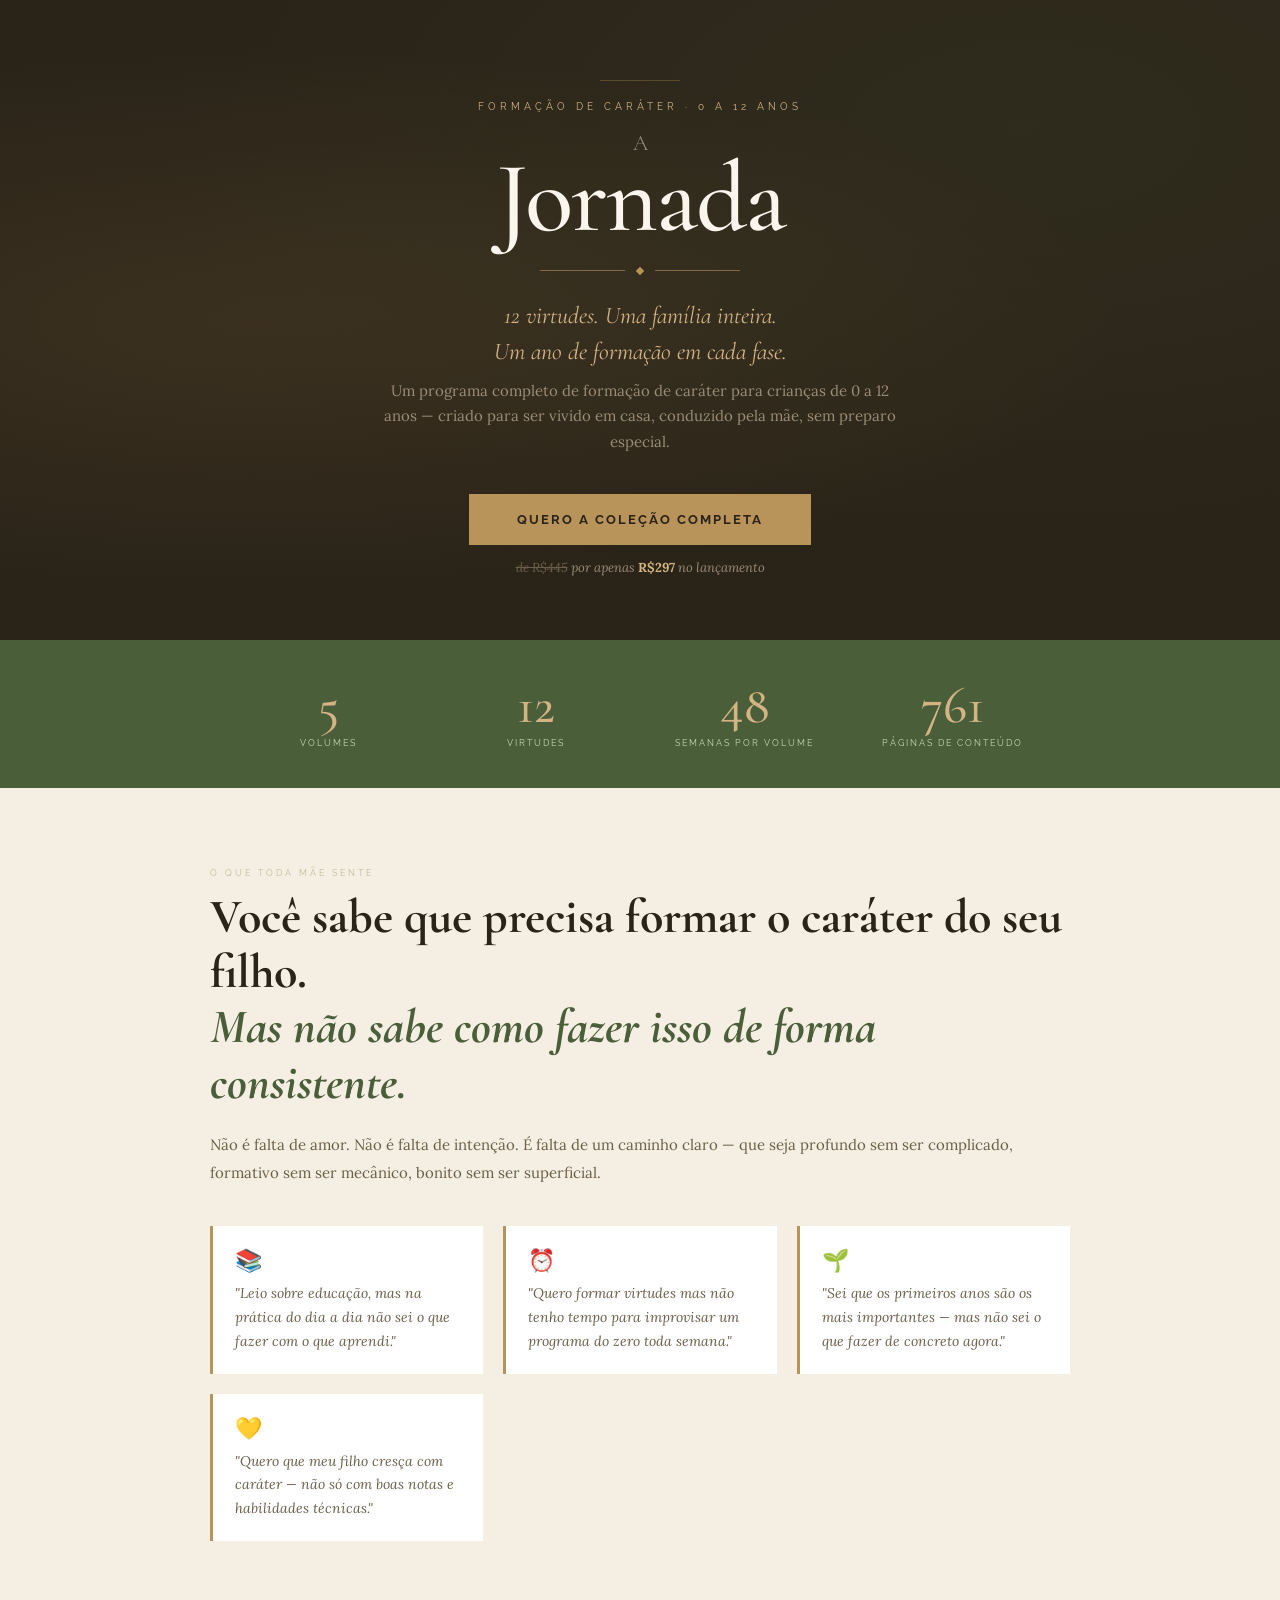
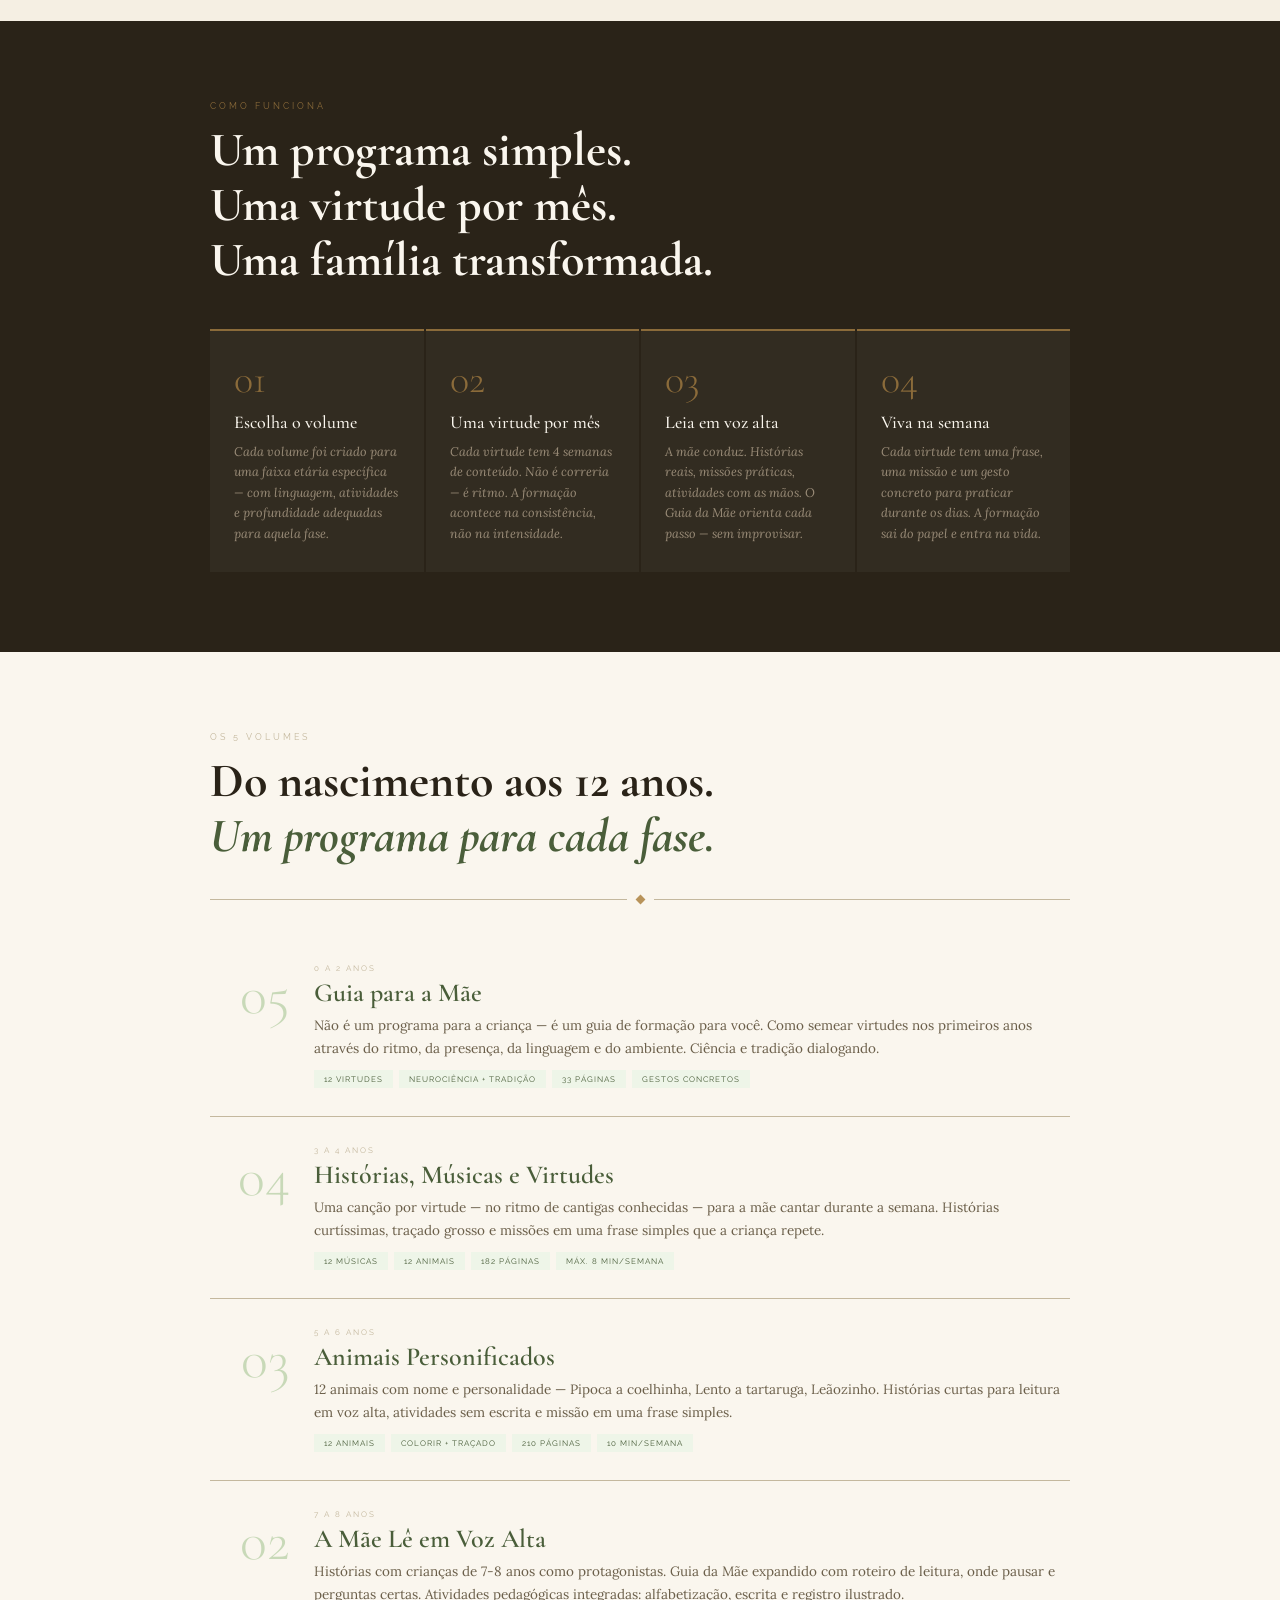
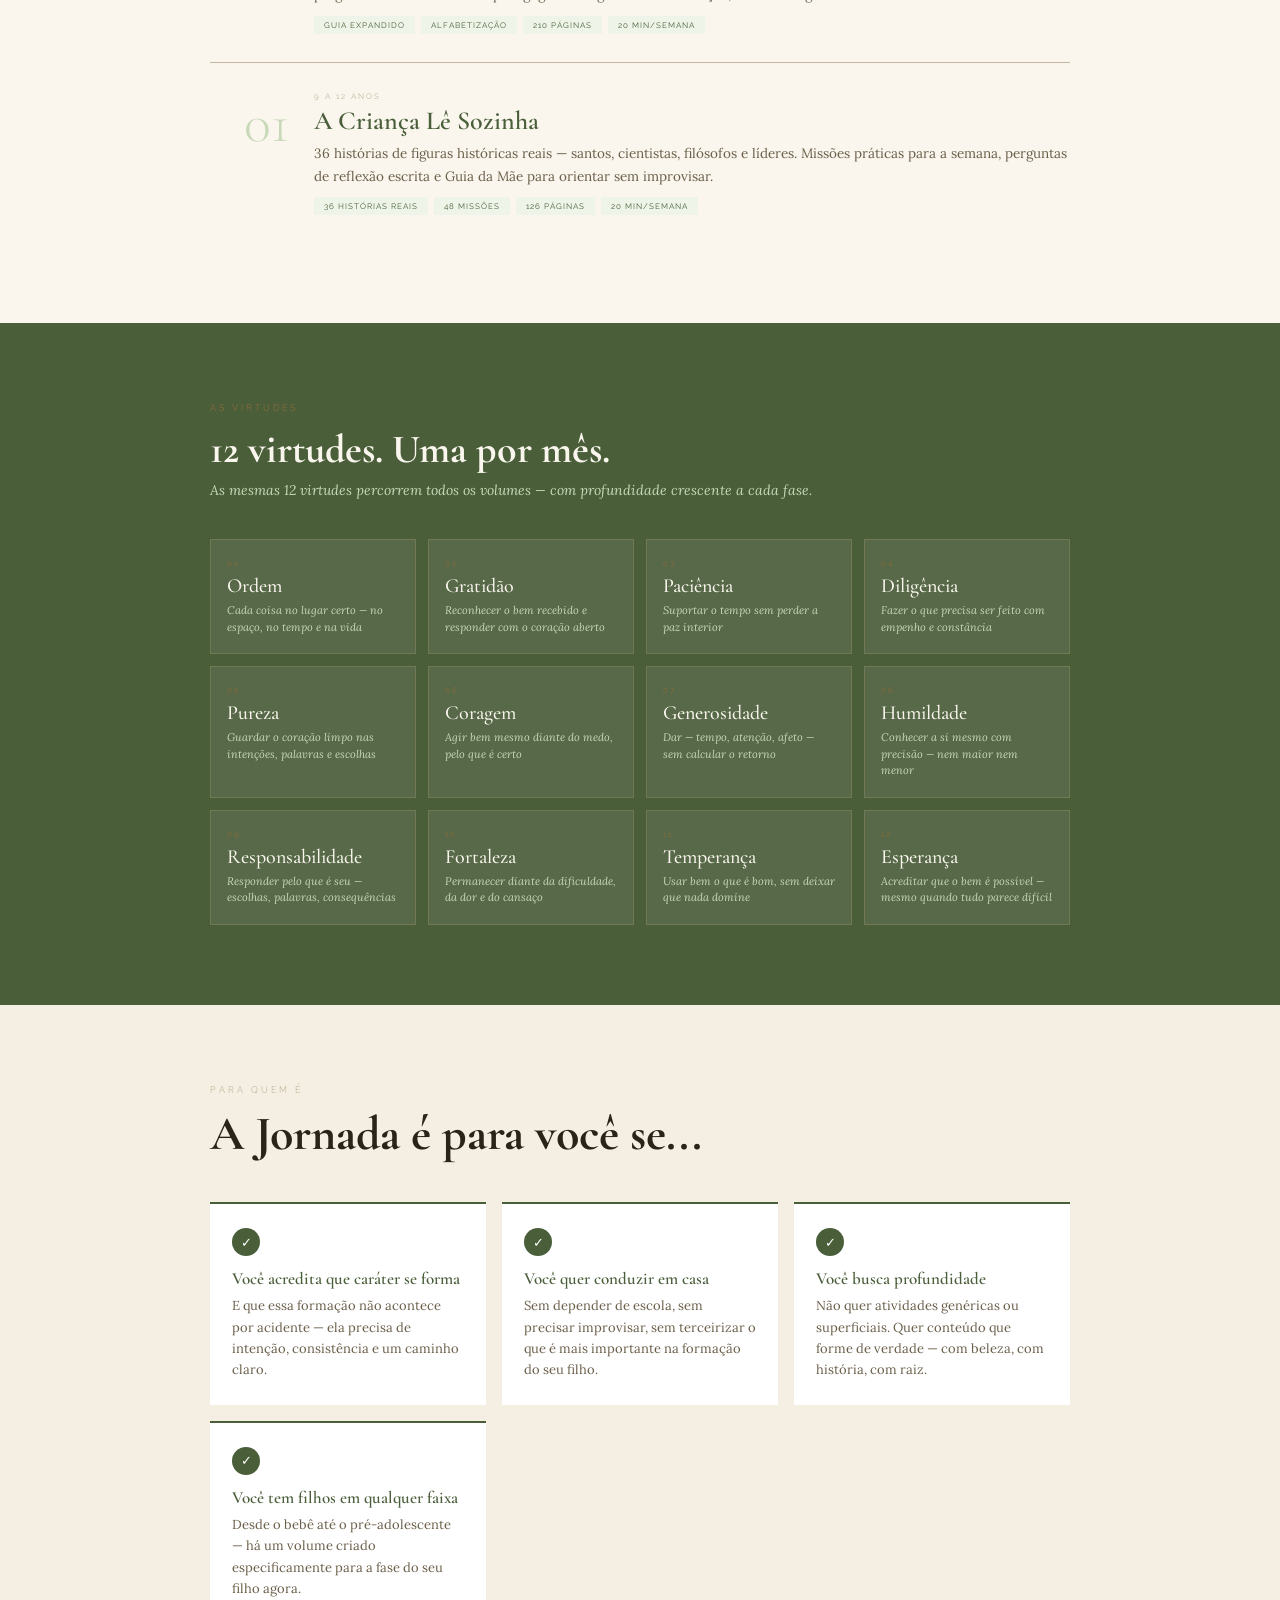
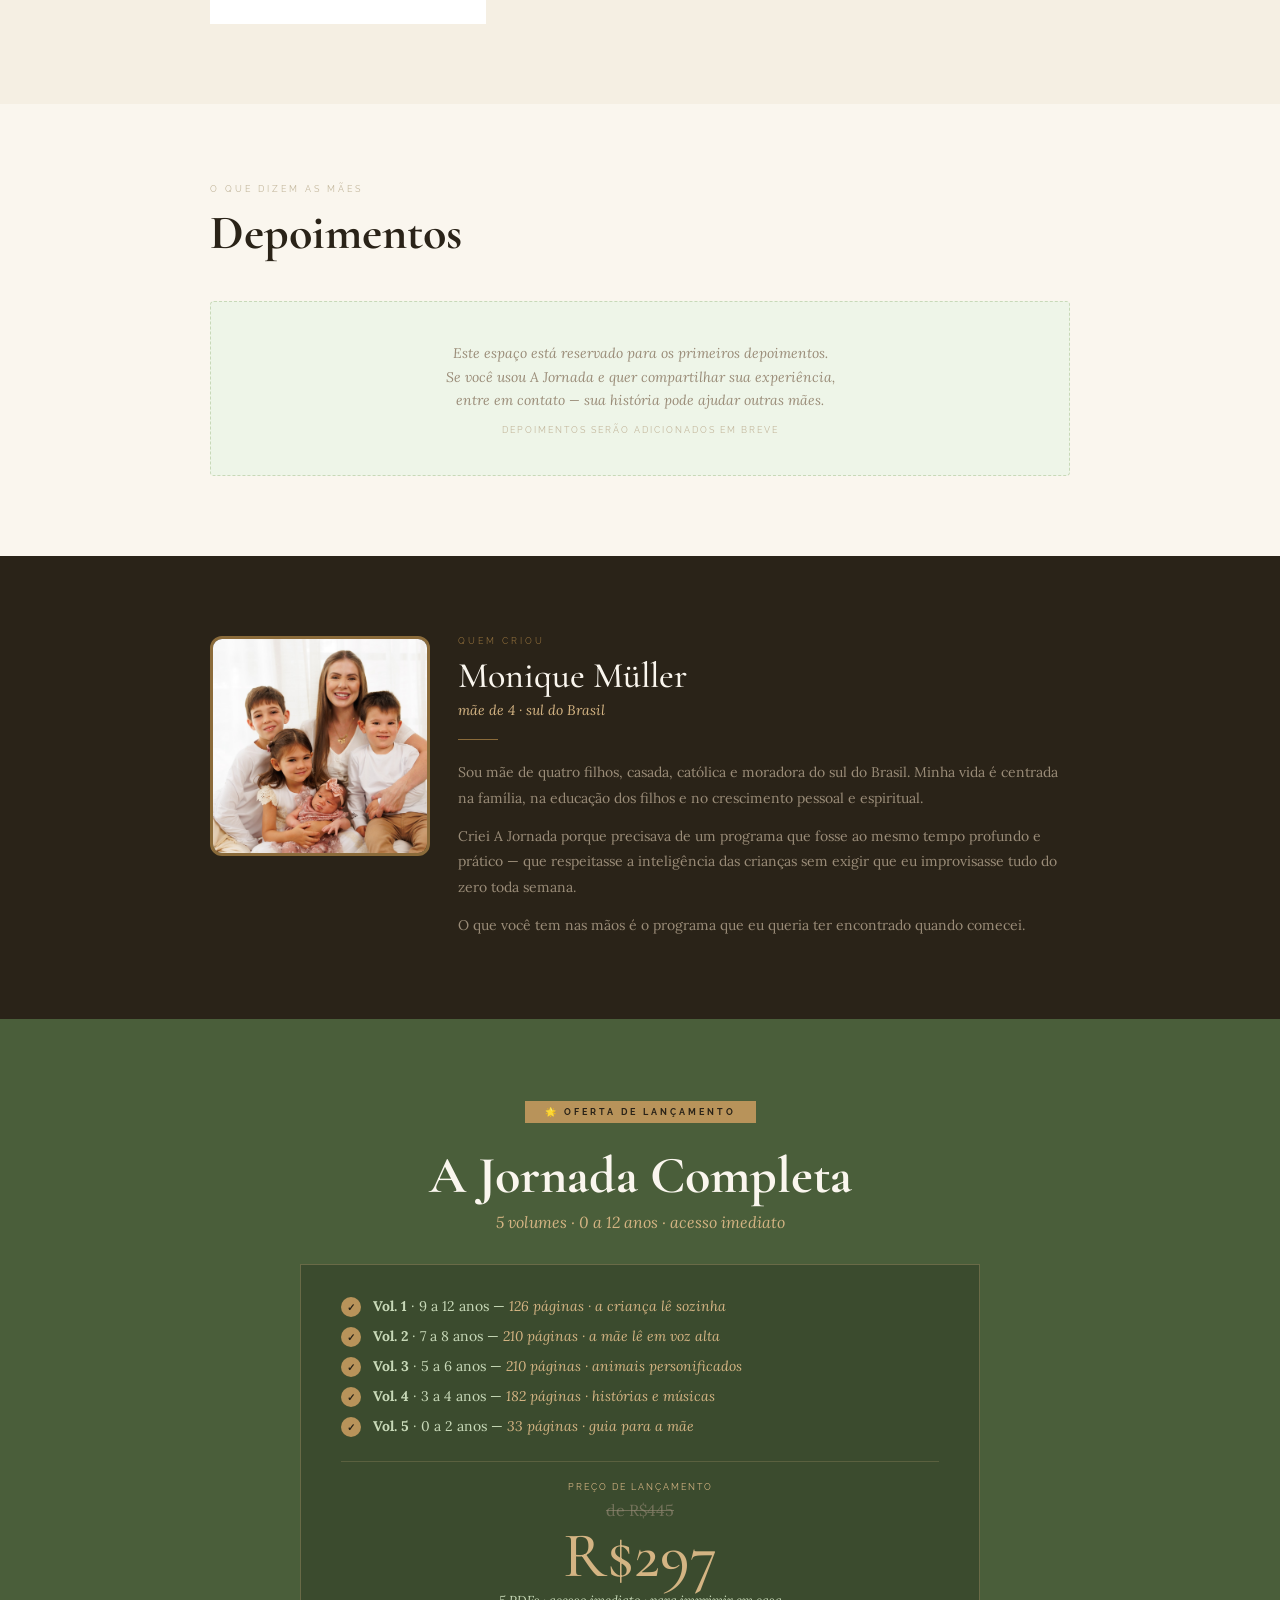
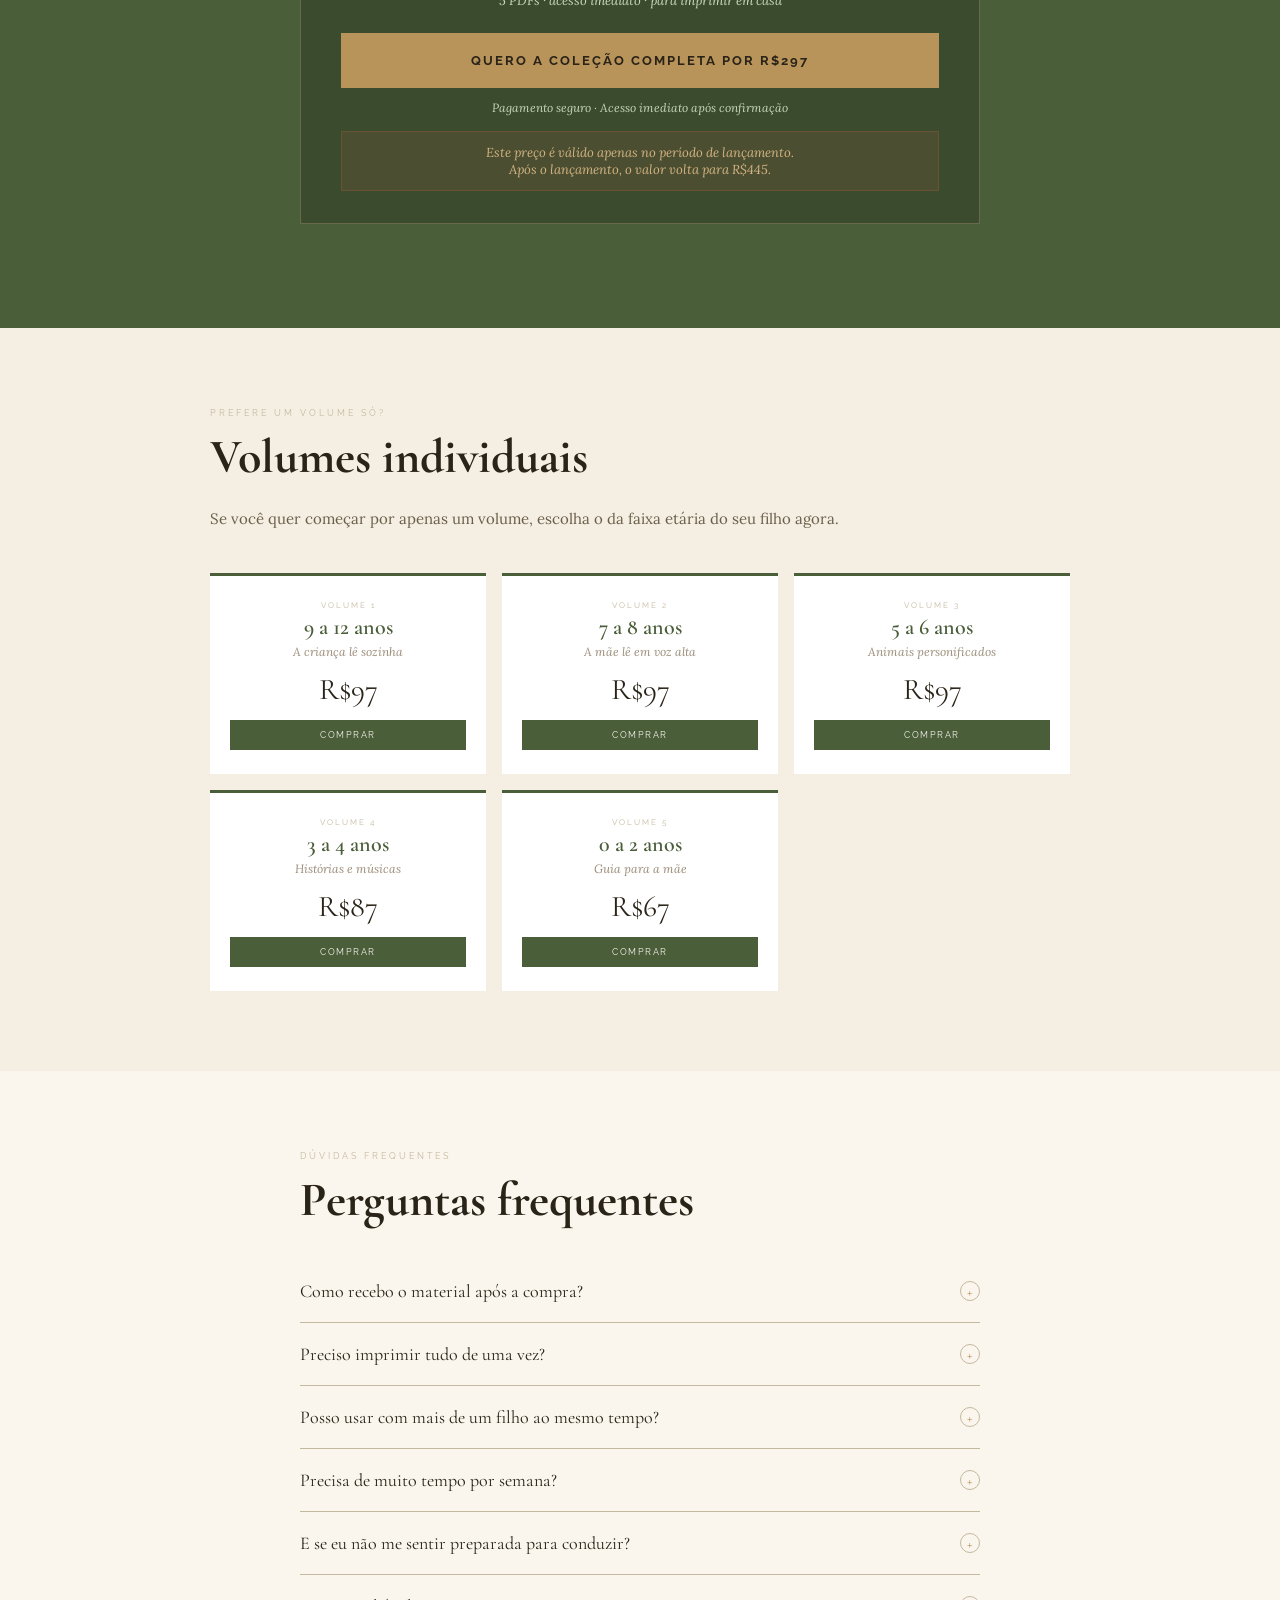
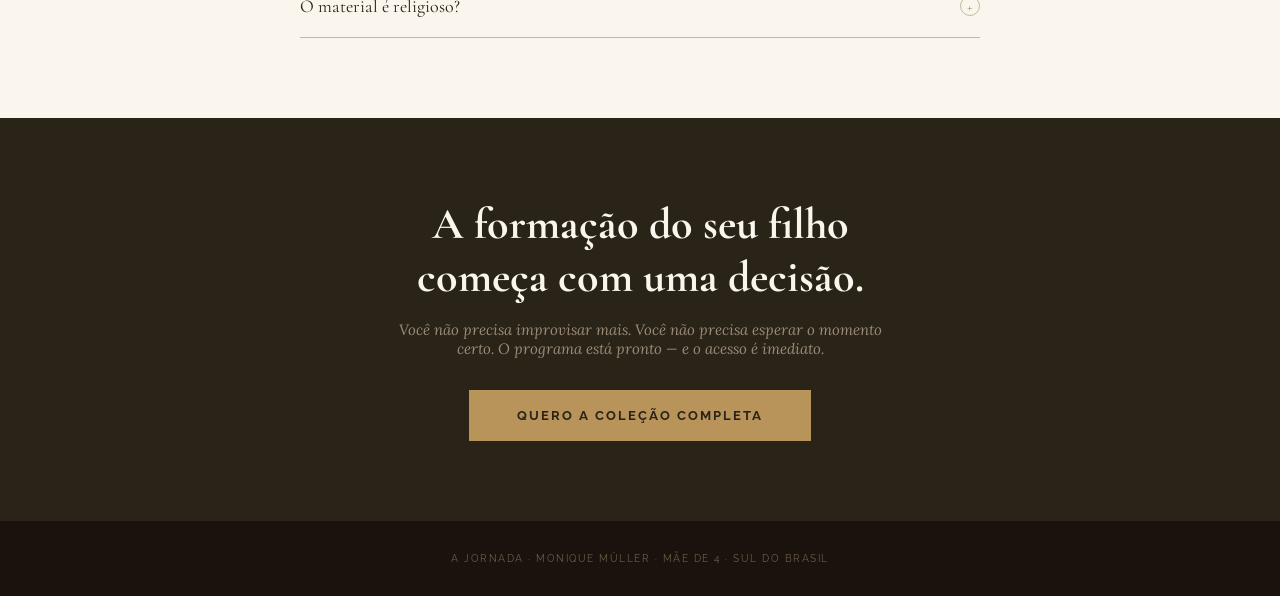
==== index.html @ 2f287dee "Add files via upload" ====
<!DOCTYPE html>
<html lang="pt-BR">
<head>
<meta charset="UTF-8">
<meta name="viewport" content="width=device-width, initial-scale=1.0">
<title>A Jornada — Formação de Caráter para Crianças de 0 a 12 Anos</title>
<link href="https://fonts.googleapis.com/css2?family=Cormorant+Garamond:ital,wght@0,300;0,400;0,500;0,600;1,300;1,400;1,500;1,600&family=EB+Garamond:ital,wght@0,400;0,500;1,400;1,500&family=Raleway:wght@300;400;500;600;700&family=Lora:ital,wght@0,400;0,500;1,400;1,500&display=swap" rel="stylesheet">
<style>
:root {
  --verde:      #4A5E3A;
  --verde-c:    #7A9960;
  --verde-p:    #C8D9B8;
  --verde-pp:   #EEF5E8;
  --ouro:       #B8935A;
  --ouro-c:     #D4B483;
  --ouro-e:     #8B6B3A;
  --marfim:     #FAF6EE;
  --pergaminho: #F5EFE3;
  --carvao:     #2A2318;
  --cinza-q:    #6B5F4A;
  --cinza-m:    #9A8C78;
  --cinza-c:    #C4B89E;
}

*, *::before, *::after { box-sizing: border-box; margin: 0; padding: 0; }

html { scroll-behavior: smooth; }

body {
  font-family: 'Lora', Georgia, serif;
  color: var(--carvao);
  background: var(--marfim);
  overflow-x: hidden;
}

/* ── HERO ── */
.hero {
  background: var(--carvao);
  position: relative;
  overflow: hidden;
  padding: 80px 24px 64px;
  text-align: center;
}
.hero::before {
  content: '';
  position: absolute; inset: 0;
  background:
    radial-gradient(ellipse at 20% 50%, rgba(184,147,90,0.12) 0%, transparent 60%),
    radial-gradient(ellipse at 80% 20%, rgba(74,94,58,0.15) 0%, transparent 60%);
  pointer-events: none;
}
.hero-linha {
  width: 80px; height: 0.5px;
  background: var(--ouro-e); opacity: .5;
  margin: 0 auto 20px;
}
.hero-pre {
  font-family: 'Raleway', sans-serif;
  font-size: 10px; letter-spacing: 4px;
  color: var(--ouro-c); text-transform: uppercase;
  margin-bottom: 20px; opacity: .8;
}
.hero-a {
  font-family: 'Cormorant Garamond', serif;
  font-size: 22px; font-weight: 300;
  color: rgba(250,246,238,.5);
  display: block; line-height: 1;
}
.hero-titulo {
  font-family: 'Cormorant Garamond', serif;
  font-size: clamp(64px, 12vw, 100px);
  font-weight: 500; color: var(--marfim);
  line-height: .9; letter-spacing: -2px;
  margin-bottom: 24px;
}
.hero-div {
  display: flex; align-items: center;
  gap: 12px; margin: 0 auto 24px;
  max-width: 200px;
}
.hero-div-l { flex: 1; height: .5px; background: var(--ouro); opacity: .6; }
.hero-div-d { width: 6px; height: 6px; background: var(--ouro); transform: rotate(45deg); }
.hero-sub {
  font-family: 'Cormorant Garamond', serif;
  font-style: italic; font-size: clamp(18px, 3vw, 24px);
  color: var(--ouro-c); line-height: 1.5;
  margin-bottom: 8px;
}
.hero-desc {
  font-family: 'Lora', serif; font-size: 15px;
  color: var(--cinza-m); line-height: 1.7;
  max-width: 520px; margin: 0 auto 40px;
}
.hero-cta {
  display: inline-block;
  background: var(--ouro); color: var(--carvao);
  font-family: 'Raleway', sans-serif;
  font-size: 13px; font-weight: 700;
  letter-spacing: 2px; text-transform: uppercase;
  text-decoration: none;
  padding: 18px 48px;
  transition: all .3s;
  position: relative;
}
.hero-cta:hover { background: var(--ouro-c); transform: translateY(-2px); box-shadow: 0 8px 32px rgba(184,147,90,.3); }
.hero-preco-info {
  margin-top: 14px;
  font-family: 'Lora', serif; font-style: italic;
  font-size: 13px; color: var(--cinza-m);
}
.hero-preco-info s { color: var(--cinza-q); }
.hero-preco-info strong { color: var(--ouro-c); font-style: normal; }

/* ── FAIXA NÚMEROS ── */
.numeros {
  background: var(--verde);
  padding: 40px 24px;
}
.numeros-grid {
  display: grid;
  grid-template-columns: repeat(auto-fit, minmax(140px, 1fr));
  gap: 32px; max-width: 800px; margin: 0 auto;
  text-align: center;
}
.num-item {}
.num-n {
  font-family: 'Cormorant Garamond', serif;
  font-size: 52px; font-weight: 500;
  color: var(--ouro-c); line-height: 1;
  margin-bottom: 6px;
}
.num-l {
  font-family: 'Raleway', sans-serif;
  font-size: 9px; letter-spacing: 2px;
  color: var(--verde-p); text-transform: uppercase;
}

/* ── SEÇÕES GERAIS ── */
.secao {
  padding: 80px 24px;
  max-width: 860px; margin: 0 auto;
}
.secao-label {
  font-family: 'Raleway', sans-serif;
  font-size: 9px; letter-spacing: 3px;
  color: var(--cinza-c); text-transform: uppercase;
  margin-bottom: 12px; display: block;
}
.secao-titulo {
  font-family: 'Cormorant Garamond', serif;
  font-size: clamp(32px, 5vw, 48px);
  color: var(--carvao); line-height: 1.15;
  margin-bottom: 20px;
}
.secao-titulo em { font-style: italic; color: var(--verde); }
.secao-texto {
  font-family: 'Lora', serif; font-size: 15px;
  color: var(--cinza-q); line-height: 1.85;
  margin-bottom: 16px;
}
.orna {
  display: flex; align-items: center;
  gap: 10px; margin: 32px 0;
}
.orna-l { flex: 1; height: .4px; background: var(--cinza-c); }
.orna-d { width: 7px; height: 7px; background: var(--ouro); transform: rotate(45deg); }

/* ── PROBLEMA ── */
.problema-bg {
  background: var(--pergaminho);
  padding: 80px 24px;
}
.problema-inner { max-width: 860px; margin: 0 auto; }
.problema-grid {
  display: grid;
  grid-template-columns: repeat(auto-fit, minmax(240px, 1fr));
  gap: 20px; margin-top: 40px;
}
.prob-card {
  background: white;
  border-left: 3px solid var(--ouro);
  padding: 20px 22px;
}
.prob-emoji { font-size: 22px; margin-bottom: 8px; display: block; }
.prob-txt {
  font-family: 'Lora', serif; font-style: italic;
  font-size: 14px; color: var(--cinza-q); line-height: 1.7;
}

/* ── COMO FUNCIONA ── */
.funciona-bg {
  background: var(--carvao);
  padding: 80px 24px;
}
.funciona-inner { max-width: 860px; margin: 0 auto; }
.funciona-label {
  font-family: 'Raleway', sans-serif;
  font-size: 9px; letter-spacing: 3px;
  color: var(--ouro-e); text-transform: uppercase;
  margin-bottom: 12px; display: block;
}
.funciona-titulo {
  font-family: 'Cormorant Garamond', serif;
  font-size: clamp(32px, 5vw, 48px);
  color: var(--marfim); line-height: 1.15;
  margin-bottom: 40px;
}
.funciona-grid {
  display: grid;
  grid-template-columns: repeat(auto-fit, minmax(180px, 1fr));
  gap: 2px;
}
.func-card {
  background: rgba(255,255,255,.04);
  padding: 28px 24px;
  border-top: 2px solid var(--ouro-e);
  transition: background .3s;
}
.func-card:hover { background: rgba(255,255,255,.07); }
.func-num {
  font-family: 'Cormorant Garamond', serif;
  font-size: 40px; font-weight: 300;
  color: var(--ouro-e); line-height: 1;
  margin-bottom: 12px;
}
.func-nome {
  font-family: 'Cormorant Garamond', serif;
  font-size: 18px; font-weight: 500;
  color: var(--marfim); margin-bottom: 8px;
}
.func-desc {
  font-family: 'Lora', serif; font-style: italic;
  font-size: 12.5px; color: var(--cinza-m);
  line-height: 1.65;
}

/* ── VOLUMES ── */
.volumes-bg {
  background: var(--marfim);
  padding: 80px 24px;
}
.volumes-inner { max-width: 860px; margin: 0 auto; }
.vol-card {
  display: grid;
  grid-template-columns: 80px 1fr;
  gap: 24px; align-items: start;
  padding: 28px 0;
  border-bottom: .4px solid var(--cinza-c);
}
.vol-card:last-child { border-bottom: none; }
.vol-num {
  font-family: 'Cormorant Garamond', serif;
  font-size: 56px; font-weight: 300;
  color: var(--verde-p); line-height: 1;
  text-align: right; padding-top: 4px;
}
.vol-info {}
.vol-faixa {
  font-family: 'Raleway', sans-serif;
  font-size: 8px; letter-spacing: 2px;
  color: var(--cinza-c); text-transform: uppercase;
  margin-bottom: 4px;
}
.vol-nome {
  font-family: 'Cormorant Garamond', serif;
  font-size: 26px; font-weight: 600;
  color: var(--verde); margin-bottom: 6px;
}
.vol-desc {
  font-family: 'Lora', serif; font-size: 13.5px;
  color: var(--cinza-q); line-height: 1.7;
  margin-bottom: 10px;
}
.vol-tags {
  display: flex; flex-wrap: wrap; gap: 6px;
}
.vol-tag {
  font-family: 'Raleway', sans-serif;
  font-size: 8px; letter-spacing: 1px;
  color: var(--verde); background: var(--verde-pp);
  padding: 4px 10px; text-transform: uppercase;
}

/* ── VIRTUDES GRID ── */
.virtudes-bg {
  background: var(--verde);
  padding: 80px 24px;
}
.virtudes-inner { max-width: 860px; margin: 0 auto; }
.virtudes-titulo {
  font-family: 'Cormorant Garamond', serif;
  font-size: clamp(28px, 4vw, 40px);
  color: var(--marfim); margin-bottom: 8px;
}
.virtudes-sub {
  font-family: 'Lora', serif; font-style: italic;
  font-size: 14px; color: var(--verde-p);
  margin-bottom: 40px;
}
.virtudes-grid {
  display: grid;
  grid-template-columns: repeat(auto-fill, minmax(180px, 1fr));
  gap: 12px;
}
.virt-card {
  background: rgba(255,255,255,.07);
  padding: 18px 16px;
  border: .4px solid rgba(212,180,131,.2);
  transition: all .3s;
}
.virt-card:hover {
  background: rgba(255,255,255,.12);
  border-color: rgba(212,180,131,.5);
}
.virt-num {
  font-family: 'Raleway', sans-serif;
  font-size: 8px; letter-spacing: 1.5px;
  color: var(--ouro-e); margin-bottom: 6px;
}
.virt-nome {
  font-family: 'Cormorant Garamond', serif;
  font-size: 20px; color: var(--marfim);
  font-weight: 500; margin-bottom: 4px;
}
.virt-desc {
  font-family: 'Lora', serif; font-style: italic;
  font-size: 11px; color: var(--verde-p);
  line-height: 1.5;
}

/* ── PARA QUEM ── */
.paraquem-bg {
  background: var(--pergaminho);
  padding: 80px 24px;
}
.paraquem-inner { max-width: 860px; margin: 0 auto; }
.paraquem-grid {
  display: grid;
  grid-template-columns: repeat(auto-fit, minmax(240px, 1fr));
  gap: 16px; margin-top: 40px;
}
.pq-card {
  background: white;
  padding: 24px 22px;
  border-top: 2px solid var(--verde);
}
.pq-check {
  width: 28px; height: 28px;
  background: var(--verde); border-radius: 50%;
  display: flex; align-items: center; justify-content: center;
  margin-bottom: 12px;
  font-size: 13px; color: white;
}
.pq-titulo {
  font-family: 'Cormorant Garamond', serif;
  font-size: 17px; font-weight: 600;
  color: var(--verde); margin-bottom: 6px;
}
.pq-desc {
  font-family: 'Lora', serif; font-size: 13px;
  color: var(--cinza-q); line-height: 1.65;
}

/* ── DEPOIMENTOS ── */
.depo-bg {
  background: var(--marfim);
  padding: 80px 24px;
}
.depo-inner { max-width: 860px; margin: 0 auto; }
.depo-placeholder {
  background: var(--verde-pp);
  border: 1.5px dashed var(--verde-p);
  border-radius: 4px;
  padding: 40px;
  text-align: center;
  margin-top: 40px;
}
.depo-placeholder-txt {
  font-family: 'Lora', serif; font-style: italic;
  font-size: 14px; color: var(--cinza-m); line-height: 1.7;
}
.depo-placeholder-sub {
  font-family: 'Raleway', sans-serif;
  font-size: 9px; letter-spacing: 2px;
  color: var(--cinza-c); text-transform: uppercase;
  margin-top: 12px; display: block;
}

/* ── AUTORA ── */
.autora-bg {
  background: var(--carvao);
  padding: 80px 24px;
}
.autora-inner {
  max-width: 860px; margin: 0 auto;
  display: grid;
  grid-template-columns: 200px 1fr;
  gap: 48px; align-items: start;
}
.autora-foto {
  width: 220px; height: 220px;
  border-radius: 12px;
  background: var(--verde);
  border: 3px solid var(--ouro-e);
  display: flex; align-items: center;
  justify-content: center;
  overflow: hidden;
  flex-shrink: 0;
}
.autora-foto-placeholder {
  font-family: 'Cormorant Garamond', serif;
  font-size: 13px; font-style: italic;
  color: var(--ouro-e); text-align: center;
  padding: 16px; line-height: 1.5;
}
.autora-foto img {
  width: 100%; height: 100%; object-fit: cover;
}
.autora-info {}
.autora-label {
  font-family: 'Raleway', sans-serif;
  font-size: 9px; letter-spacing: 3px;
  color: var(--ouro-e); text-transform: uppercase;
  margin-bottom: 8px; display: block;
}
.autora-nome {
  font-family: 'Cormorant Garamond', serif;
  font-size: 36px; color: var(--marfim);
  font-weight: 500; margin-bottom: 4px;
}
.autora-sub {
  font-family: 'Lora', serif; font-style: italic;
  font-size: 14px; color: var(--ouro-c);
  margin-bottom: 20px;
}
.autora-bio {
  font-family: 'Lora', serif; font-size: 14px;
  color: var(--cinza-m); line-height: 1.85;
}
.autora-linha {
  width: 40px; height: .5px;
  background: var(--ouro-e); margin: 20px 0;
}

/* ── OFERTA BUNDLE ── */
.oferta-bg {
  background: var(--verde);
  padding: 80px 24px;
}
.oferta-inner { max-width: 680px; margin: 0 auto; text-align: center; }
.oferta-badge {
  display: inline-block;
  background: var(--ouro);
  color: var(--carvao);
  font-family: 'Raleway', sans-serif;
  font-size: 9px; letter-spacing: 3px;
  font-weight: 700; text-transform: uppercase;
  padding: 6px 20px; margin-bottom: 24px;
}
.oferta-titulo {
  font-family: 'Cormorant Garamond', serif;
  font-size: clamp(32px, 5vw, 52px);
  color: var(--marfim); line-height: 1.1;
  margin-bottom: 8px;
}
.oferta-sub {
  font-family: 'Lora', serif; font-style: italic;
  font-size: 16px; color: var(--ouro-c);
  margin-bottom: 32px;
}
.oferta-box {
  background: rgba(0,0,0,.2);
  border: .5px solid rgba(212,180,131,.3);
  padding: 32px 40px;
  margin-bottom: 24px;
}
.oferta-inclui {
  text-align: left;
  margin-bottom: 24px;
}
.oferta-item {
  display: flex; align-items: center;
  gap: 12px; margin-bottom: 10px;
}
.oferta-item-check {
  width: 20px; height: 20px;
  background: var(--ouro); border-radius: 50%;
  display: flex; align-items: center;
  justify-content: center;
  font-size: 10px; color: var(--carvao);
  flex-shrink: 0; font-weight: 700;
}
.oferta-item-txt {
  font-family: 'Lora', serif; font-size: 14px;
  color: var(--verde-p); line-height: 1.4;
}
.oferta-item-txt span {
  color: var(--ouro-c); font-style: italic;
}
.oferta-separador {
  border: none; border-top: .4px solid rgba(212,180,131,.2);
  margin: 20px 0;
}
.oferta-lancamento {
  font-family: 'Raleway', sans-serif;
  font-size: 9px; letter-spacing: 2px;
  color: var(--ouro-c); text-transform: uppercase;
  margin-bottom: 8px; display: block;
}
.oferta-preco-velho {
  font-family: 'Lora', serif; font-size: 16px;
  color: rgba(154,140,120,.6);
  text-decoration: line-through;
  margin-bottom: 4px;
}
.oferta-preco {
  font-family: 'Cormorant Garamond', serif;
  font-size: 64px; font-weight: 500;
  color: var(--ouro-c); line-height: 1;
  margin-bottom: 4px;
}
.oferta-preco-sub {
  font-family: 'Lora', serif; font-style: italic;
  font-size: 13px; color: var(--verde-p);
  margin-bottom: 24px;
}
.oferta-btn {
  display: block; width: 100%;
  background: var(--ouro); color: var(--carvao);
  font-family: 'Raleway', sans-serif;
  font-size: 13px; font-weight: 700;
  letter-spacing: 2px; text-transform: uppercase;
  text-decoration: none;
  padding: 20px 40px;
  transition: all .3s;
  margin-bottom: 12px;
}
.oferta-btn:hover { background: var(--ouro-c); transform: translateY(-2px); box-shadow: 0 8px 40px rgba(0,0,0,.3); }
.oferta-garantia {
  font-family: 'Lora', serif; font-style: italic;
  font-size: 12px; color: var(--verde-p);
}
.oferta-urgencia {
  background: rgba(168,92,62,.15);
  border: .5px solid rgba(168,92,62,.3);
  padding: 12px 20px; margin-top: 16px;
  font-family: 'Lora', serif; font-style: italic;
  font-size: 13px; color: var(--ouro-c);
}

/* ── VOLUMES INDIVIDUAIS ── */
.individuais-bg {
  background: var(--pergaminho);
  padding: 80px 24px;
}
.individuais-inner { max-width: 860px; margin: 0 auto; }
.ind-grid {
  display: grid;
  grid-template-columns: repeat(auto-fill, minmax(220px, 1fr));
  gap: 16px; margin-top: 40px;
}
.ind-card {
  background: white;
  padding: 24px 20px;
  border-top: 3px solid var(--verde);
  text-align: center;
}
.ind-faixa {
  font-family: 'Raleway', sans-serif;
  font-size: 8px; letter-spacing: 2px;
  color: var(--cinza-c); text-transform: uppercase;
  margin-bottom: 4px;
}
.ind-nome {
  font-family: 'Cormorant Garamond', serif;
  font-size: 22px; font-weight: 600;
  color: var(--verde); margin-bottom: 4px;
}
.ind-animal {
  font-family: 'Lora', serif; font-style: italic;
  font-size: 12px; color: var(--cinza-m);
  margin-bottom: 12px;
}
.ind-preco {
  font-family: 'Cormorant Garamond', serif;
  font-size: 30px; color: var(--carvao);
  margin-bottom: 12px;
}
.ind-btn {
  display: block;
  background: var(--verde); color: var(--marfim);
  font-family: 'Raleway', sans-serif;
  font-size: 9px; letter-spacing: 1.5px;
  text-transform: uppercase; text-decoration: none;
  padding: 10px 20px; transition: all .3s;
}
.ind-btn:hover { background: var(--verde-c); }

/* ── FAQ ── */
.faq-bg {
  background: var(--marfim);
  padding: 80px 24px;
}
.faq-inner { max-width: 680px; margin: 0 auto; }
.faq-item {
  border-bottom: .4px solid var(--cinza-c);
  padding: 20px 0;
  cursor: pointer;
}
.faq-pergunta {
  font-family: 'Cormorant Garamond', serif;
  font-size: 18px; color: var(--carvao);
  display: flex; justify-content: space-between;
  align-items: center; gap: 16px;
}
.faq-icon {
  width: 20px; height: 20px;
  border: .8px solid var(--cinza-c);
  border-radius: 50%;
  display: flex; align-items: center; justify-content: center;
  font-size: 14px; color: var(--ouro);
  flex-shrink: 0; transition: transform .3s;
}
.faq-item.open .faq-icon { transform: rotate(45deg); }
.faq-resposta {
  font-family: 'Lora', serif; font-size: 13.5px;
  color: var(--cinza-q); line-height: 1.75;
  max-height: 0; overflow: hidden;
  transition: max-height .4s ease, padding .3s;
}
.faq-item.open .faq-resposta {
  max-height: 300px; padding-top: 14px;
}

/* ── CTA FINAL ── */
.cta-final {
  background: var(--carvao);
  padding: 80px 24px; text-align: center;
}
.cta-final-titulo {
  font-family: 'Cormorant Garamond', serif;
  font-size: clamp(28px, 5vw, 44px);
  color: var(--marfim); line-height: 1.2;
  margin-bottom: 16px;
}
.cta-final-sub {
  font-family: 'Lora', serif; font-style: italic;
  font-size: 15px; color: var(--cinza-m);
  margin-bottom: 32px; max-width: 520px;
  margin-left: auto; margin-right: auto;
}
.cta-final-btn {
  display: inline-block;
  background: var(--ouro); color: var(--carvao);
  font-family: 'Raleway', sans-serif;
  font-size: 13px; font-weight: 700;
  letter-spacing: 2px; text-transform: uppercase;
  text-decoration: none; padding: 18px 48px;
  transition: all .3s;
}
.cta-final-btn:hover { background: var(--ouro-c); transform: translateY(-2px); }

/* ── FOOTER ── */
footer {
  background: #1A120C;
  padding: 32px 24px; text-align: center;
}
.footer-txt {
  font-family: 'Raleway', sans-serif;
  font-size: 10px; letter-spacing: 1.5px;
  color: var(--cinza-q); text-transform: uppercase;
}

/* ── RESPONSIVO ── */
@media (max-width: 640px) {
  .autora-inner { grid-template-columns: 1fr; text-align: center; }
  .autora-foto { margin: 0 auto; }
  .autora-linha { margin: 20px auto; }
  .vol-card { grid-template-columns: 60px 1fr; gap: 16px; }
  .vol-num { font-size: 40px; }
  .oferta-box { padding: 24px 20px; }
  .oferta-preco { font-size: 48px; }
}

/* ── ANIMAÇÕES ── */
@keyframes fadeUp {
  from { opacity: 0; transform: translateY(24px); }
  to   { opacity: 1; transform: translateY(0); }
}
.hero-pre, .hero-a, .hero-titulo, .hero-div, .hero-sub, .hero-desc, .hero-cta {
  animation: fadeUp .8s ease both;
}
.hero-a    { animation-delay: .1s; }
.hero-titulo{ animation-delay: .2s; }
.hero-div  { animation-delay: .3s; }
.hero-sub  { animation-delay: .4s; }
.hero-desc { animation-delay: .5s; }
.hero-cta  { animation-delay: .6s; }
</style>
</head>
<body>

<!-- ── HERO ── -->
<section class="hero">
  <div class="hero-linha"></div>
  <p class="hero-pre">Formação de Caráter · 0 a 12 anos</p>
  <span class="hero-a">A</span>
  <h1 class="hero-titulo">Jornada</h1>
  <div class="hero-div">
    <div class="hero-div-l"></div><div class="hero-div-d"></div><div class="hero-div-l"></div>
  </div>
  <p class="hero-sub">12 virtudes. Uma família inteira.<br>Um ano de formação em cada fase.</p>
  <p class="hero-desc">Um programa completo de formação de caráter para crianças de 0 a 12 anos — criado para ser vivido em casa, conduzido pela mãe, sem preparo especial.</p>
  <a href="#oferta" class="hero-cta">Quero a Coleção Completa</a>
  <p class="hero-preco-info">
    <s>de R$445</s> por apenas <strong>R$297</strong> no lançamento
  </p>
</section>

<!-- ── NÚMEROS ── -->
<section class="numeros">
  <div class="numeros-grid">
    <div class="num-item">
      <div class="num-n">5</div>
      <div class="num-l">Volumes</div>
    </div>
    <div class="num-item">
      <div class="num-n">12</div>
      <div class="num-l">Virtudes</div>
    </div>
    <div class="num-item">
      <div class="num-n">48</div>
      <div class="num-l">Semanas por volume</div>
    </div>
    <div class="num-item">
      <div class="num-n">761</div>
      <div class="num-l">Páginas de conteúdo</div>
    </div>
  </div>
</section>

<!-- ── PROBLEMA ── -->
<section class="problema-bg">
  <div class="problema-inner">
    <span class="secao-label">O que toda mãe sente</span>
    <h2 class="secao-titulo">Você sabe que precisa formar o caráter do seu filho.<br><em>Mas não sabe como fazer isso de forma consistente.</em></h2>
    <p class="secao-texto">Não é falta de amor. Não é falta de intenção. É falta de um caminho claro — que seja profundo sem ser complicado, formativo sem ser mecânico, bonito sem ser superficial.</p>
    <div class="problema-grid">
      <div class="prob-card">
        <span class="prob-emoji">📚</span>
        <p class="prob-txt">"Leio sobre educação, mas na prática do dia a dia não sei o que fazer com o que aprendi."</p>
      </div>
      <div class="prob-card">
        <span class="prob-emoji">⏰</span>
        <p class="prob-txt">"Quero formar virtudes mas não tenho tempo para improvisar um programa do zero toda semana."</p>
      </div>
      <div class="prob-card">
        <span class="prob-emoji">🌱</span>
        <p class="prob-txt">"Sei que os primeiros anos são os mais importantes — mas não sei o que fazer de concreto agora."</p>
      </div>
      <div class="prob-card">
        <span class="prob-emoji">💛</span>
        <p class="prob-txt">"Quero que meu filho cresça com caráter — não só com boas notas e habilidades técnicas."</p>
      </div>
    </div>
  </div>
</section>

<!-- ── COMO FUNCIONA ── -->
<section class="funciona-bg">
  <div class="funciona-inner">
    <span class="funciona-label">Como funciona</span>
    <h2 class="funciona-titulo">Um programa simples.<br>Uma virtude por mês.<br>Uma família transformada.</h2>
    <div class="funciona-grid">
      <div class="func-card">
        <div class="func-num">01</div>
        <div class="func-nome">Escolha o volume</div>
        <p class="func-desc">Cada volume foi criado para uma faixa etária específica — com linguagem, atividades e profundidade adequadas para aquela fase.</p>
      </div>
      <div class="func-card">
        <div class="func-num">02</div>
        <div class="func-nome">Uma virtude por mês</div>
        <p class="func-desc">Cada virtude tem 4 semanas de conteúdo. Não é correria — é ritmo. A formação acontece na consistência, não na intensidade.</p>
      </div>
      <div class="func-card">
        <div class="func-num">03</div>
        <div class="func-nome">Leia em voz alta</div>
        <p class="func-desc">A mãe conduz. Histórias reais, missões práticas, atividades com as mãos. O Guia da Mãe orienta cada passo — sem improvisar.</p>
      </div>
      <div class="func-card">
        <div class="func-num">04</div>
        <div class="func-nome">Viva na semana</div>
        <p class="func-desc">Cada virtude tem uma frase, uma missão e um gesto concreto para praticar durante os dias. A formação sai do papel e entra na vida.</p>
      </div>
    </div>
  </div>
</section>

<!-- ── VOLUMES ── -->
<section class="volumes-bg">
  <div class="volumes-inner">
    <span class="secao-label">Os 5 volumes</span>
    <h2 class="secao-titulo">Do nascimento aos 12 anos.<br><em>Um programa para cada fase.</em></h2>

    <div class="orna"><div class="orna-l"></div><div class="orna-d"></div><div class="orna-l"></div></div>

    <div class="vol-card">
      <div class="vol-num">05</div>
      <div class="vol-info">
        <div class="vol-faixa">0 a 2 anos</div>
        <div class="vol-nome">Guia para a Mãe</div>
        <p class="vol-desc">Não é um programa para a criança — é um guia de formação para você. Como semear virtudes nos primeiros anos através do ritmo, da presença, da linguagem e do ambiente. Ciência e tradição dialogando.</p>
        <div class="vol-tags">
          <span class="vol-tag">12 virtudes</span>
          <span class="vol-tag">Neurociência + Tradição</span>
          <span class="vol-tag">33 páginas</span>
          <span class="vol-tag">Gestos concretos</span>
        </div>
      </div>
    </div>

    <div class="vol-card">
      <div class="vol-num">04</div>
      <div class="vol-info">
        <div class="vol-faixa">3 a 4 anos</div>
        <div class="vol-nome">Histórias, Músicas e Virtudes</div>
        <p class="vol-desc">Uma canção por virtude — no ritmo de cantigas conhecidas — para a mãe cantar durante a semana. Histórias curtíssimas, traçado grosso e missões em uma frase simples que a criança repete.</p>
        <div class="vol-tags">
          <span class="vol-tag">12 músicas</span>
          <span class="vol-tag">12 animais</span>
          <span class="vol-tag">182 páginas</span>
          <span class="vol-tag">Máx. 8 min/semana</span>
        </div>
      </div>
    </div>

    <div class="vol-card">
      <div class="vol-num">03</div>
      <div class="vol-info">
        <div class="vol-faixa">5 a 6 anos</div>
        <div class="vol-nome">Animais Personificados</div>
        <p class="vol-desc">12 animais com nome e personalidade — Pipoca a coelhinha, Lento a tartaruga, Leãozinho. Histórias curtas para leitura em voz alta, atividades sem escrita e missão em uma frase simples.</p>
        <div class="vol-tags">
          <span class="vol-tag">12 animais</span>
          <span class="vol-tag">Colorir + traçado</span>
          <span class="vol-tag">210 páginas</span>
          <span class="vol-tag">10 min/semana</span>
        </div>
      </div>
    </div>

    <div class="vol-card">
      <div class="vol-num">02</div>
      <div class="vol-info">
        <div class="vol-faixa">7 a 8 anos</div>
        <div class="vol-nome">A Mãe Lê em Voz Alta</div>
        <p class="vol-desc">Histórias com crianças de 7-8 anos como protagonistas. Guia da Mãe expandido com roteiro de leitura, onde pausar e perguntas certas. Atividades pedagógicas integradas: alfabetização, escrita e registro ilustrado.</p>
        <div class="vol-tags">
          <span class="vol-tag">Guia expandido</span>
          <span class="vol-tag">Alfabetização</span>
          <span class="vol-tag">210 páginas</span>
          <span class="vol-tag">20 min/semana</span>
        </div>
      </div>
    </div>

    <div class="vol-card">
      <div class="vol-num">01</div>
      <div class="vol-info">
        <div class="vol-faixa">9 a 12 anos</div>
        <div class="vol-nome">A Criança Lê Sozinha</div>
        <p class="vol-desc">36 histórias de figuras históricas reais — santos, cientistas, filósofos e líderes. Missões práticas para a semana, perguntas de reflexão escrita e Guia da Mãe para orientar sem improvisar.</p>
        <div class="vol-tags">
          <span class="vol-tag">36 histórias reais</span>
          <span class="vol-tag">48 missões</span>
          <span class="vol-tag">126 páginas</span>
          <span class="vol-tag">20 min/semana</span>
        </div>
      </div>
    </div>
  </div>
</section>

<!-- ── VIRTUDES ── -->
<section class="virtudes-bg">
  <div class="virtudes-inner">
    <span class="secao-label" style="color:var(--ouro-e);">As virtudes</span>
    <h2 class="virtudes-titulo">12 virtudes. Uma por mês.</h2>
    <p class="virtudes-sub">As mesmas 12 virtudes percorrem todos os volumes — com profundidade crescente a cada fase.</p>
    <div class="virtudes-grid">
      <div class="virt-card"><div class="virt-num">01</div><div class="virt-nome">Ordem</div><p class="virt-desc">Cada coisa no lugar certo — no espaço, no tempo e na vida</p></div>
      <div class="virt-card"><div class="virt-num">02</div><div class="virt-nome">Gratidão</div><p class="virt-desc">Reconhecer o bem recebido e responder com o coração aberto</p></div>
      <div class="virt-card"><div class="virt-num">03</div><div class="virt-nome">Paciência</div><p class="virt-desc">Suportar o tempo sem perder a paz interior</p></div>
      <div class="virt-card"><div class="virt-num">04</div><div class="virt-nome">Diligência</div><p class="virt-desc">Fazer o que precisa ser feito com empenho e constância</p></div>
      <div class="virt-card"><div class="virt-num">05</div><div class="virt-nome">Pureza</div><p class="virt-desc">Guardar o coração limpo nas intenções, palavras e escolhas</p></div>
      <div class="virt-card"><div class="virt-num">06</div><div class="virt-nome">Coragem</div><p class="virt-desc">Agir bem mesmo diante do medo, pelo que é certo</p></div>
      <div class="virt-card"><div class="virt-num">07</div><div class="virt-nome">Generosidade</div><p class="virt-desc">Dar — tempo, atenção, afeto — sem calcular o retorno</p></div>
      <div class="virt-card"><div class="virt-num">08</div><div class="virt-nome">Humildade</div><p class="virt-desc">Conhecer a si mesmo com precisão — nem maior nem menor</p></div>
      <div class="virt-card"><div class="virt-num">09</div><div class="virt-nome">Responsabilidade</div><p class="virt-desc">Responder pelo que é seu — escolhas, palavras, consequências</p></div>
      <div class="virt-card"><div class="virt-num">10</div><div class="virt-nome">Fortaleza</div><p class="virt-desc">Permanecer diante da dificuldade, da dor e do cansaço</p></div>
      <div class="virt-card"><div class="virt-num">11</div><div class="virt-nome">Temperança</div><p class="virt-desc">Usar bem o que é bom, sem deixar que nada domine</p></div>
      <div class="virt-card"><div class="virt-num">12</div><div class="virt-nome">Esperança</div><p class="virt-desc">Acreditar que o bem é possível — mesmo quando tudo parece difícil</p></div>
    </div>
  </div>
</section>

<!-- ── PARA QUEM ── -->
<section class="paraquem-bg">
  <div class="paraquem-inner">
    <span class="secao-label">Para quem é</span>
    <h2 class="secao-titulo">A Jornada é para você se...</h2>
    <div class="paraquem-grid">
      <div class="pq-card">
        <div class="pq-check">✓</div>
        <div class="pq-titulo">Você acredita que caráter se forma</div>
        <p class="pq-desc">E que essa formação não acontece por acidente — ela precisa de intenção, consistência e um caminho claro.</p>
      </div>
      <div class="pq-card">
        <div class="pq-check">✓</div>
        <div class="pq-titulo">Você quer conduzir em casa</div>
        <p class="pq-desc">Sem depender de escola, sem precisar improvisar, sem terceirizar o que é mais importante na formação do seu filho.</p>
      </div>
      <div class="pq-card">
        <div class="pq-check">✓</div>
        <div class="pq-titulo">Você busca profundidade</div>
        <p class="pq-desc">Não quer atividades genéricas ou superficiais. Quer conteúdo que forme de verdade — com beleza, com história, com raiz.</p>
      </div>
      <div class="pq-card">
        <div class="pq-check">✓</div>
        <div class="pq-titulo">Você tem filhos em qualquer faixa</div>
        <p class="pq-desc">Desde o bebê até o pré-adolescente — há um volume criado especificamente para a fase do seu filho agora.</p>
      </div>
    </div>
  </div>
</section>

<!-- ── DEPOIMENTOS ── -->
<section class="depo-bg">
  <div class="depo-inner">
    <span class="secao-label">O que dizem as mães</span>
    <h2 class="secao-titulo">Depoimentos</h2>
    <div class="depo-placeholder">
      <p class="depo-placeholder-txt">
        Este espaço está reservado para os primeiros depoimentos.<br>
        Se você usou A Jornada e quer compartilhar sua experiência,<br>
        entre em contato — sua história pode ajudar outras mães.
      </p>
      <span class="depo-placeholder-sub">Depoimentos serão adicionados em breve</span>
    </div>
  </div>
</section>

<!-- ── AUTORA ── -->
<section class="autora-bg">
  <div class="autora-inner">
    <div class="autora-foto">
      <img src="[data-uri]" alt="Monique Müller e seus filhos">
    </div>
    <div class="autora-info">
      <span class="autora-label">Quem criou</span>
      <div class="autora-nome">Monique Müller</div>
      <div class="autora-sub">mãe de 4 · sul do Brasil</div>
      <div class="autora-linha"></div>
      <p class="autora-bio">Sou mãe de quatro filhos, casada, católica e moradora do sul do Brasil. Minha vida é centrada na família, na educação dos filhos e no crescimento pessoal e espiritual.</p>
      <p class="autora-bio" style="margin-top:12px;">Criei A Jornada porque precisava de um programa que fosse ao mesmo tempo profundo e prático — que respeitasse a inteligência das crianças sem exigir que eu improvisasse tudo do zero toda semana.</p>
      <p class="autora-bio" style="margin-top:12px;">O que você tem nas mãos é o programa que eu queria ter encontrado quando comecei.</p>
    </div>
  </div>
</section>

<!-- ── OFERTA BUNDLE ── -->
<section class="oferta-bg" id="oferta">
  <div class="oferta-inner">
    <span class="oferta-badge">🌟 Oferta de Lançamento</span>
    <h2 class="oferta-titulo">A Jornada Completa</h2>
    <p class="oferta-sub">5 volumes · 0 a 12 anos · acesso imediato</p>

    <div class="oferta-box">
      <div class="oferta-inclui">
        <div class="oferta-item">
          <div class="oferta-item-check">✓</div>
          <div class="oferta-item-txt"><strong>Vol. 1</strong> · 9 a 12 anos — <span>126 páginas · a criança lê sozinha</span></div>
        </div>
        <div class="oferta-item">
          <div class="oferta-item-check">✓</div>
          <div class="oferta-item-txt"><strong>Vol. 2</strong> · 7 a 8 anos — <span>210 páginas · a mãe lê em voz alta</span></div>
        </div>
        <div class="oferta-item">
          <div class="oferta-item-check">✓</div>
          <div class="oferta-item-txt"><strong>Vol. 3</strong> · 5 a 6 anos — <span>210 páginas · animais personificados</span></div>
        </div>
        <div class="oferta-item">
          <div class="oferta-item-check">✓</div>
          <div class="oferta-item-txt"><strong>Vol. 4</strong> · 3 a 4 anos — <span>182 páginas · histórias e músicas</span></div>
        </div>
        <div class="oferta-item">
          <div class="oferta-item-check">✓</div>
          <div class="oferta-item-txt"><strong>Vol. 5</strong> · 0 a 2 anos — <span>33 páginas · guia para a mãe</span></div>
        </div>
      </div>

      <hr class="oferta-separador">

      <span class="oferta-lancamento">Preço de lançamento</span>
      <div class="oferta-preco-velho">de R$445</div>
      <div class="oferta-preco">R$297</div>
      <div class="oferta-preco-sub">5 PDFs · acesso imediato · para imprimir em casa</div>

      <a href="SEU_LINK_KIWIFY_BUNDLE_AQUI" class="oferta-btn">
        Quero a Coleção Completa por R$297
      </a>
      <p class="oferta-garantia">Pagamento seguro · Acesso imediato após confirmação</p>

      <div class="oferta-urgencia">
        Este preço é válido apenas no período de lançamento.<br>
        Após o lançamento, o valor volta para R$445.
      </div>
    </div>
  </div>
</section>

<!-- ── VOLUMES INDIVIDUAIS ── -->
<section class="individuais-bg">
  <div class="individuais-inner">
    <span class="secao-label">Prefere um volume só?</span>
    <h2 class="secao-titulo">Volumes individuais</h2>
    <p class="secao-texto">Se você quer começar por apenas um volume, escolha o da faixa etária do seu filho agora.</p>
    <div class="ind-grid">
      <div class="ind-card">
        <div class="ind-faixa">Volume 1</div>
        <div class="ind-nome">9 a 12 anos</div>
        <div class="ind-animal">A criança lê sozinha</div>
        <div class="ind-preco">R$97</div>
        <a href="SEU_LINK_KIWIFY_VOL1_AQUI" class="ind-btn">Comprar</a>
      </div>
      <div class="ind-card">
        <div class="ind-faixa">Volume 2</div>
        <div class="ind-nome">7 a 8 anos</div>
        <div class="ind-animal">A mãe lê em voz alta</div>
        <div class="ind-preco">R$97</div>
        <a href="SEU_LINK_KIWIFY_VOL2_AQUI" class="ind-btn">Comprar</a>
      </div>
      <div class="ind-card">
        <div class="ind-faixa">Volume 3</div>
        <div class="ind-nome">5 a 6 anos</div>
        <div class="ind-animal">Animais personificados</div>
        <div class="ind-preco">R$97</div>
        <a href="SEU_LINK_KIWIFY_VOL3_AQUI" class="ind-btn">Comprar</a>
      </div>
      <div class="ind-card">
        <div class="ind-faixa">Volume 4</div>
        <div class="ind-nome">3 a 4 anos</div>
        <div class="ind-animal">Histórias e músicas</div>
        <div class="ind-preco">R$87</div>
        <a href="SEU_LINK_KIWIFY_VOL4_AQUI" class="ind-btn">Comprar</a>
      </div>
      <div class="ind-card">
        <div class="ind-faixa">Volume 5</div>
        <div class="ind-nome">0 a 2 anos</div>
        <div class="ind-animal">Guia para a mãe</div>
        <div class="ind-preco">R$67</div>
        <a href="SEU_LINK_KIWIFY_VOL5_AQUI" class="ind-btn">Comprar</a>
      </div>
    </div>
  </div>
</section>

<!-- ── FAQ ── -->
<section class="faq-bg">
  <div class="faq-inner">
    <span class="secao-label">Dúvidas frequentes</span>
    <h2 class="secao-titulo">Perguntas frequentes</h2>
    <div style="margin-top:32px;">

      <div class="faq-item">
        <div class="faq-pergunta">
          Como recebo o material após a compra?
          <div class="faq-icon">+</div>
        </div>
        <div class="faq-resposta">Imediatamente após a confirmação do pagamento, você recebe um e-mail com acesso à área de membros. Lá você encontra os PDFs disponíveis para download e pode imprimir em casa.</div>
      </div>

      <div class="faq-item">
        <div class="faq-pergunta">
          Preciso imprimir tudo de uma vez?
          <div class="faq-icon">+</div>
        </div>
        <div class="faq-resposta">Não. Você pode imprimir virtude por virtude, semana por semana. Recomendamos imprimir apenas o conteúdo da virtude atual — isso mantém o material organizado e evita desperdício.</div>
      </div>

      <div class="faq-item">
        <div class="faq-pergunta">
          Posso usar com mais de um filho ao mesmo tempo?
          <div class="faq-icon">+</div>
        </div>
        <div class="faq-resposta">Sim. Cada volume é independente e adequado para uma faixa etária. Você pode trabalhar o Vol. 1 com seu filho mais velho e o Vol. 3 com o mais novo simultaneamente — cada um no seu ritmo.</div>
      </div>

      <div class="faq-item">
        <div class="faq-pergunta">
          Precisa de muito tempo por semana?
          <div class="faq-icon">+</div>
        </div>
        <div class="faq-resposta">Não. O programa foi desenhado para a realidade real da mãe. Os volumes para crianças menores pedem 10 a 15 minutos por semana. Os para crianças maiores, até 20 minutos. O restante da formação acontece nos gestos do cotidiano — que o Guia da Mãe orienta.</div>
      </div>

      <div class="faq-item">
        <div class="faq-pergunta">
          E se eu não me sentir preparada para conduzir?
          <div class="faq-icon">+</div>
        </div>
        <div class="faq-resposta">O Guia da Mãe foi criado exatamente para isso. Ele traz o roteiro de leitura, as perguntas certas, os sinais de que está funcionando e como conduzir cada atividade. Você não precisa improvisar nada — só precisar estar presente.</div>
      </div>

      <div class="faq-item">
        <div class="faq-pergunta">
          O material é religioso?
          <div class="faq-icon">+</div>
        </div>
        <div class="faq-resposta">A linha A Jornada é compatível com a fé católica e inclui referências à tradição cristã — figuras como São Bento, São José e Madre Teresa aparecem como modelos históricos. O programa não é catequese, mas é abertamente orientado por valores cristãos e pela tradição clássica ocidental.</div>
      </div>

    </div>
  </div>
</section>

<!-- ── CTA FINAL ── -->
<section class="cta-final">
  <h2 class="cta-final-titulo">A formação do seu filho<br>começa com uma decisão.</h2>
  <p class="cta-final-sub">Você não precisa improvisar mais. Você não precisa esperar o momento certo. O programa está pronto — e o acesso é imediato.</p>
  <a href="#oferta" class="cta-final-btn">Quero a Coleção Completa</a>
</section>

<!-- ── FOOTER ── -->
<footer>
  <p class="footer-txt">A Jornada · Monique Müller · mãe de 4 · Sul do Brasil</p>
</footer>

<script>
// FAQ accordion
document.querySelectorAll('.faq-item').forEach(item => {
  item.addEventListener('click', () => {
    const isOpen = item.classList.contains('open');
    document.querySelectorAll('.faq-item').forEach(i => i.classList.remove('open'));
    if (!isOpen) item.classList.add('open');
  });
});

// Scroll suave para #oferta
document.querySelectorAll('a[href="#oferta"]').forEach(a => {
  a.addEventListener('click', e => {
    e.preventDefault();
    document.getElementById('oferta').scrollIntoView({ behavior: 'smooth' });
  });
});
</script>

</body>
</html>
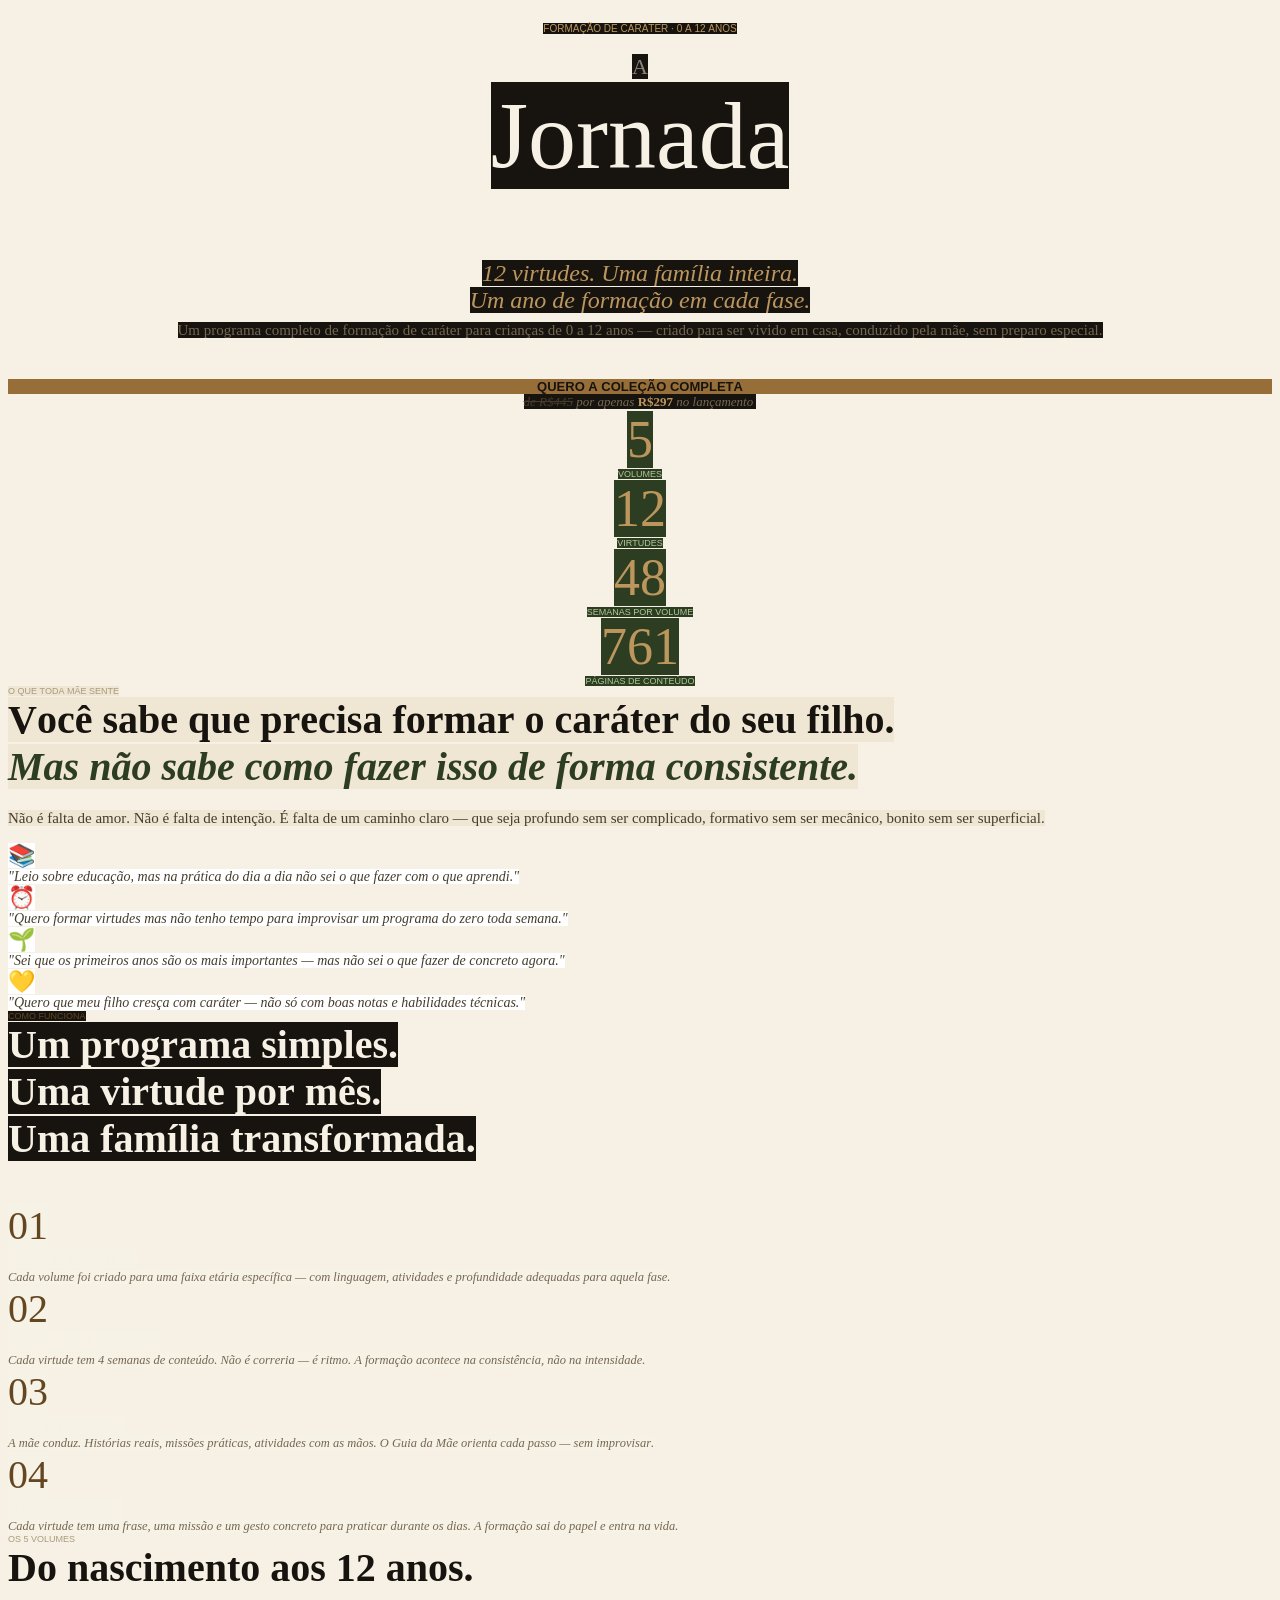
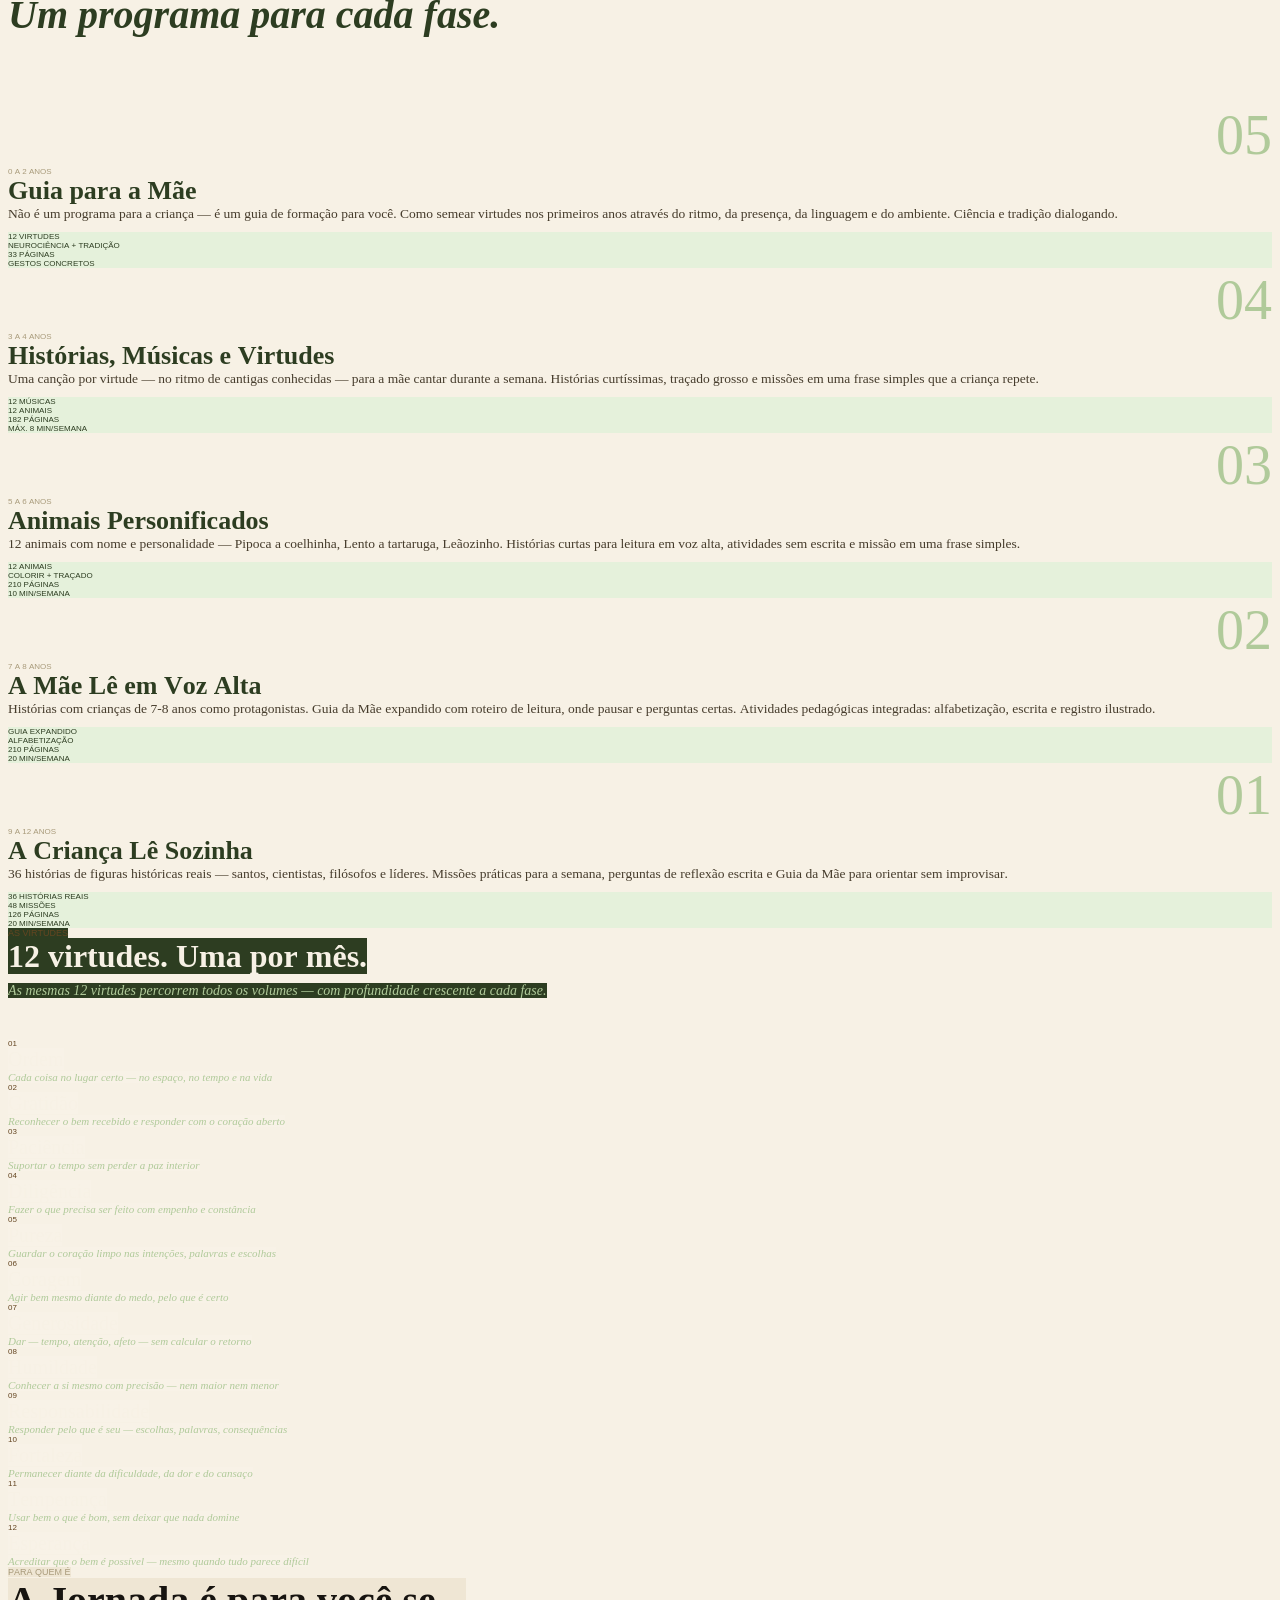
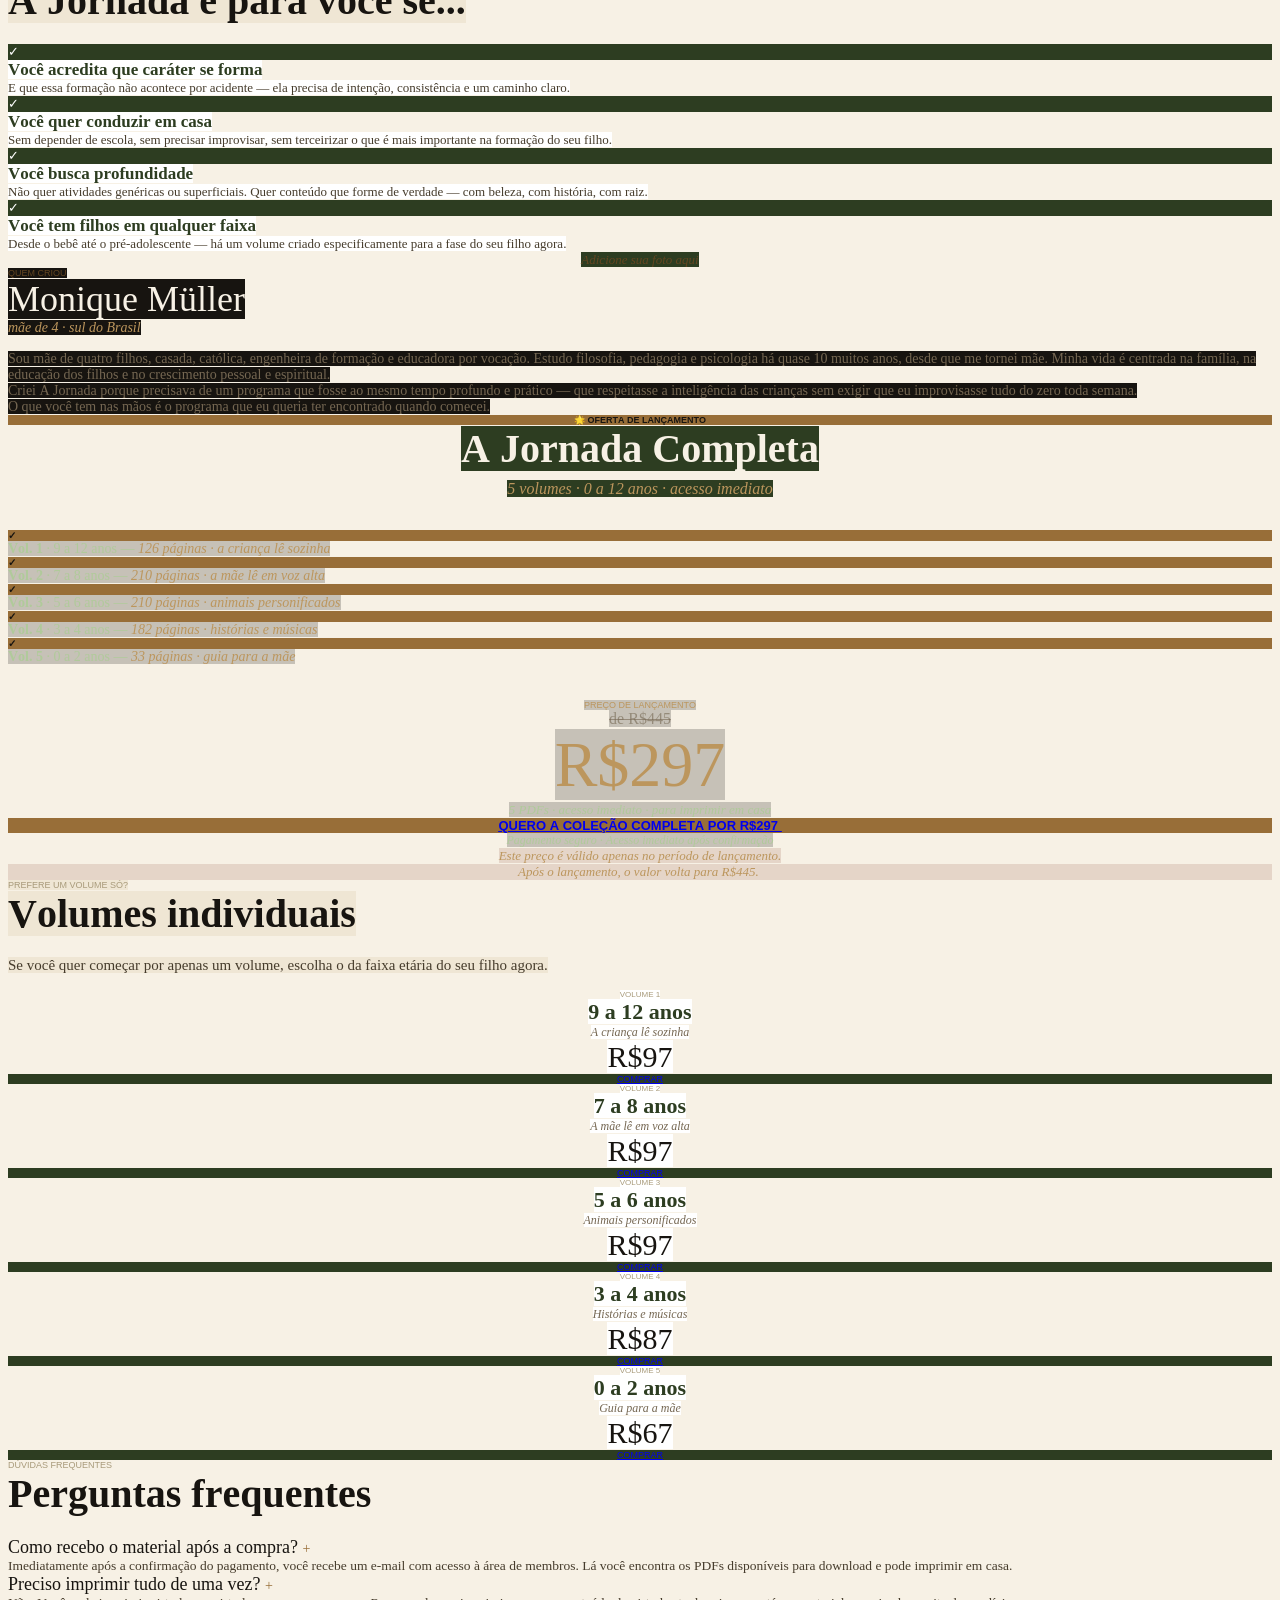
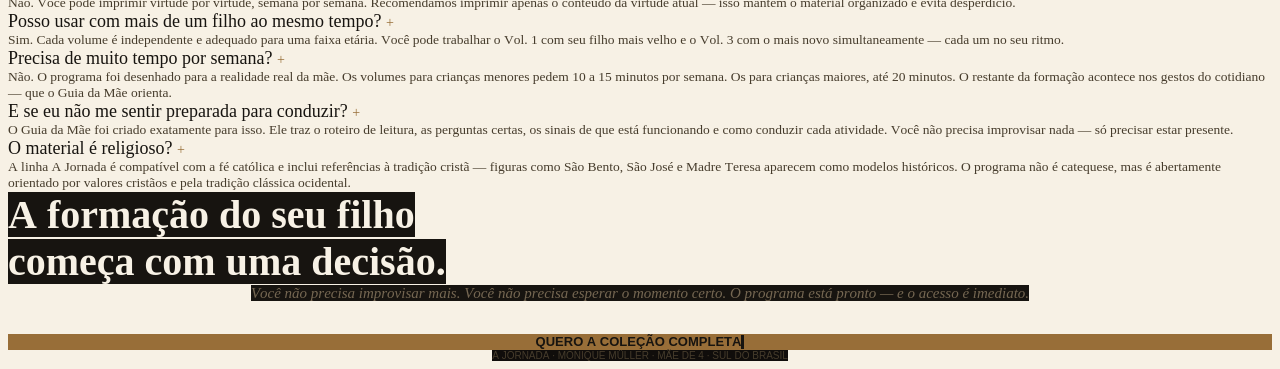
==== commit c73e881e: "Add files via upload" ====
--- a/index.html
+++ b/index.html
@@ -1,1159 +1,326 @@
-<!DOCTYPE html>
-<html lang="pt-BR">
+<!DOCTYPE html PUBLIC "-//W3C//DTD HTML 4.01//EN" "http://www.w3.org/TR/html4/strict.dtd">
+<html>
 <head>
-<meta charset="UTF-8">
-<meta name="viewport" content="width=device-width, initial-scale=1.0">
-<title>A Jornada — Formação de Caráter para Crianças de 0 a 12 Anos</title>
-<link href="https://fonts.googleapis.com/css2?family=Cormorant+Garamond:ital,wght@0,300;0,400;0,500;0,600;1,300;1,400;1,500;1,600&family=EB+Garamond:ital,wght@0,400;0,500;1,400;1,500&family=Raleway:wght@300;400;500;600;700&family=Lora:ital,wght@0,400;0,500;1,400;1,500&display=swap" rel="stylesheet">
-<style>
-:root {
-  --verde:      #4A5E3A;
-  --verde-c:    #7A9960;
-  --verde-p:    #C8D9B8;
-  --verde-pp:   #EEF5E8;
-  --ouro:       #B8935A;
-  --ouro-c:     #D4B483;
-  --ouro-e:     #8B6B3A;
-  --marfim:     #FAF6EE;
-  --pergaminho: #F5EFE3;
-  --carvao:     #2A2318;
-  --cinza-q:    #6B5F4A;
-  --cinza-m:    #9A8C78;
-  --cinza-c:    #C4B89E;
-}
-
-*, *::before, *::after { box-sizing: border-box; margin: 0; padding: 0; }
-
-html { scroll-behavior: smooth; }
-
-body {
-  font-family: 'Lora', Georgia, serif;
-  color: var(--carvao);
-  background: var(--marfim);
-  overflow-x: hidden;
-}
-
-/* ── HERO ── */
-.hero {
-  background: var(--carvao);
-  position: relative;
-  overflow: hidden;
-  padding: 80px 24px 64px;
-  text-align: center;
-}
-.hero::before {
-  content: '';
-  position: absolute; inset: 0;
-  background:
-    radial-gradient(ellipse at 20% 50%, rgba(184,147,90,0.12) 0%, transparent 60%),
-    radial-gradient(ellipse at 80% 20%, rgba(74,94,58,0.15) 0%, transparent 60%);
-  pointer-events: none;
-}
-.hero-linha {
-  width: 80px; height: 0.5px;
-  background: var(--ouro-e); opacity: .5;
-  margin: 0 auto 20px;
-}
-.hero-pre {
-  font-family: 'Raleway', sans-serif;
-  font-size: 10px; letter-spacing: 4px;
-  color: var(--ouro-c); text-transform: uppercase;
-  margin-bottom: 20px; opacity: .8;
-}
-.hero-a {
-  font-family: 'Cormorant Garamond', serif;
-  font-size: 22px; font-weight: 300;
-  color: rgba(250,246,238,.5);
-  display: block; line-height: 1;
-}
-.hero-titulo {
-  font-family: 'Cormorant Garamond', serif;
-  font-size: clamp(64px, 12vw, 100px);
-  font-weight: 500; color: var(--marfim);
-  line-height: .9; letter-spacing: -2px;
-  margin-bottom: 24px;
-}
-.hero-div {
-  display: flex; align-items: center;
-  gap: 12px; margin: 0 auto 24px;
-  max-width: 200px;
-}
-.hero-div-l { flex: 1; height: .5px; background: var(--ouro); opacity: .6; }
-.hero-div-d { width: 6px; height: 6px; background: var(--ouro); transform: rotate(45deg); }
-.hero-sub {
-  font-family: 'Cormorant Garamond', serif;
-  font-style: italic; font-size: clamp(18px, 3vw, 24px);
-  color: var(--ouro-c); line-height: 1.5;
-  margin-bottom: 8px;
-}
-.hero-desc {
-  font-family: 'Lora', serif; font-size: 15px;
-  color: var(--cinza-m); line-height: 1.7;
-  max-width: 520px; margin: 0 auto 40px;
-}
-.hero-cta {
-  display: inline-block;
-  background: var(--ouro); color: var(--carvao);
-  font-family: 'Raleway', sans-serif;
-  font-size: 13px; font-weight: 700;
-  letter-spacing: 2px; text-transform: uppercase;
-  text-decoration: none;
-  padding: 18px 48px;
-  transition: all .3s;
-  position: relative;
-}
-.hero-cta:hover { background: var(--ouro-c); transform: translateY(-2px); box-shadow: 0 8px 32px rgba(184,147,90,.3); }
-.hero-preco-info {
-  margin-top: 14px;
-  font-family: 'Lora', serif; font-style: italic;
-  font-size: 13px; color: var(--cinza-m);
-}
-.hero-preco-info s { color: var(--cinza-q); }
-.hero-preco-info strong { color: var(--ouro-c); font-style: normal; }
-
-/* ── FAIXA NÚMEROS ── */
-.numeros {
-  background: var(--verde);
-  padding: 40px 24px;
-}
-.numeros-grid {
-  display: grid;
-  grid-template-columns: repeat(auto-fit, minmax(140px, 1fr));
-  gap: 32px; max-width: 800px; margin: 0 auto;
-  text-align: center;
-}
-.num-item {}
-.num-n {
-  font-family: 'Cormorant Garamond', serif;
-  font-size: 52px; font-weight: 500;
-  color: var(--ouro-c); line-height: 1;
-  margin-bottom: 6px;
-}
-.num-l {
-  font-family: 'Raleway', sans-serif;
-  font-size: 9px; letter-spacing: 2px;
-  color: var(--verde-p); text-transform: uppercase;
-}
-
-/* ── SEÇÕES GERAIS ── */
-.secao {
-  padding: 80px 24px;
-  max-width: 860px; margin: 0 auto;
-}
-.secao-label {
-  font-family: 'Raleway', sans-serif;
-  font-size: 9px; letter-spacing: 3px;
-  color: var(--cinza-c); text-transform: uppercase;
-  margin-bottom: 12px; display: block;
-}
-.secao-titulo {
-  font-family: 'Cormorant Garamond', serif;
-  font-size: clamp(32px, 5vw, 48px);
-  color: var(--carvao); line-height: 1.15;
-  margin-bottom: 20px;
-}
-.secao-titulo em { font-style: italic; color: var(--verde); }
-.secao-texto {
-  font-family: 'Lora', serif; font-size: 15px;
-  color: var(--cinza-q); line-height: 1.85;
-  margin-bottom: 16px;
-}
-.orna {
-  display: flex; align-items: center;
-  gap: 10px; margin: 32px 0;
-}
-.orna-l { flex: 1; height: .4px; background: var(--cinza-c); }
-.orna-d { width: 7px; height: 7px; background: var(--ouro); transform: rotate(45deg); }
-
-/* ── PROBLEMA ── */
-.problema-bg {
-  background: var(--pergaminho);
-  padding: 80px 24px;
-}
-.problema-inner { max-width: 860px; margin: 0 auto; }
-.problema-grid {
-  display: grid;
-  grid-template-columns: repeat(auto-fit, minmax(240px, 1fr));
-  gap: 20px; margin-top: 40px;
-}
-.prob-card {
-  background: white;
-  border-left: 3px solid var(--ouro);
-  padding: 20px 22px;
-}
-.prob-emoji { font-size: 22px; margin-bottom: 8px; display: block; }
-.prob-txt {
-  font-family: 'Lora', serif; font-style: italic;
-  font-size: 14px; color: var(--cinza-q); line-height: 1.7;
-}
-
-/* ── COMO FUNCIONA ── */
-.funciona-bg {
-  background: var(--carvao);
-  padding: 80px 24px;
-}
-.funciona-inner { max-width: 860px; margin: 0 auto; }
-.funciona-label {
-  font-family: 'Raleway', sans-serif;
-  font-size: 9px; letter-spacing: 3px;
-  color: var(--ouro-e); text-transform: uppercase;
-  margin-bottom: 12px; display: block;
-}
-.funciona-titulo {
-  font-family: 'Cormorant Garamond', serif;
-  font-size: clamp(32px, 5vw, 48px);
-  color: var(--marfim); line-height: 1.15;
-  margin-bottom: 40px;
-}
-.funciona-grid {
-  display: grid;
-  grid-template-columns: repeat(auto-fit, minmax(180px, 1fr));
-  gap: 2px;
-}
-.func-card {
-  background: rgba(255,255,255,.04);
-  padding: 28px 24px;
-  border-top: 2px solid var(--ouro-e);
-  transition: background .3s;
-}
-.func-card:hover { background: rgba(255,255,255,.07); }
-.func-num {
-  font-family: 'Cormorant Garamond', serif;
-  font-size: 40px; font-weight: 300;
-  color: var(--ouro-e); line-height: 1;
-  margin-bottom: 12px;
-}
-.func-nome {
-  font-family: 'Cormorant Garamond', serif;
-  font-size: 18px; font-weight: 500;
-  color: var(--marfim); margin-bottom: 8px;
-}
-.func-desc {
-  font-family: 'Lora', serif; font-style: italic;
-  font-size: 12.5px; color: var(--cinza-m);
-  line-height: 1.65;
-}
-
-/* ── VOLUMES ── */
-.volumes-bg {
-  background: var(--marfim);
-  padding: 80px 24px;
-}
-.volumes-inner { max-width: 860px; margin: 0 auto; }
-.vol-card {
-  display: grid;
-  grid-template-columns: 80px 1fr;
-  gap: 24px; align-items: start;
-  padding: 28px 0;
-  border-bottom: .4px solid var(--cinza-c);
-}
-.vol-card:last-child { border-bottom: none; }
-.vol-num {
-  font-family: 'Cormorant Garamond', serif;
-  font-size: 56px; font-weight: 300;
-  color: var(--verde-p); line-height: 1;
-  text-align: right; padding-top: 4px;
-}
-.vol-info {}
-.vol-faixa {
-  font-family: 'Raleway', sans-serif;
-  font-size: 8px; letter-spacing: 2px;
-  color: var(--cinza-c); text-transform: uppercase;
-  margin-bottom: 4px;
-}
-.vol-nome {
-  font-family: 'Cormorant Garamond', serif;
-  font-size: 26px; font-weight: 600;
-  color: var(--verde); margin-bottom: 6px;
-}
-.vol-desc {
-  font-family: 'Lora', serif; font-size: 13.5px;
-  color: var(--cinza-q); line-height: 1.7;
-  margin-bottom: 10px;
-}
-.vol-tags {
-  display: flex; flex-wrap: wrap; gap: 6px;
-}
-.vol-tag {
-  font-family: 'Raleway', sans-serif;
-  font-size: 8px; letter-spacing: 1px;
-  color: var(--verde); background: var(--verde-pp);
-  padding: 4px 10px; text-transform: uppercase;
-}
-
-/* ── VIRTUDES GRID ── */
-.virtudes-bg {
-  background: var(--verde);
-  padding: 80px 24px;
-}
-.virtudes-inner { max-width: 860px; margin: 0 auto; }
-.virtudes-titulo {
-  font-family: 'Cormorant Garamond', serif;
-  font-size: clamp(28px, 4vw, 40px);
-  color: var(--marfim); margin-bottom: 8px;
-}
-.virtudes-sub {
-  font-family: 'Lora', serif; font-style: italic;
-  font-size: 14px; color: var(--verde-p);
-  margin-bottom: 40px;
-}
-.virtudes-grid {
-  display: grid;
-  grid-template-columns: repeat(auto-fill, minmax(180px, 1fr));
-  gap: 12px;
-}
-.virt-card {
-  background: rgba(255,255,255,.07);
-  padding: 18px 16px;
-  border: .4px solid rgba(212,180,131,.2);
-  transition: all .3s;
-}
-.virt-card:hover {
-  background: rgba(255,255,255,.12);
-  border-color: rgba(212,180,131,.5);
-}
-.virt-num {
-  font-family: 'Raleway', sans-serif;
-  font-size: 8px; letter-spacing: 1.5px;
-  color: var(--ouro-e); margin-bottom: 6px;
-}
-.virt-nome {
-  font-family: 'Cormorant Garamond', serif;
-  font-size: 20px; color: var(--marfim);
-  font-weight: 500; margin-bottom: 4px;
-}
-.virt-desc {
-  font-family: 'Lora', serif; font-style: italic;
-  font-size: 11px; color: var(--verde-p);
-  line-height: 1.5;
-}
-
-/* ── PARA QUEM ── */
-.paraquem-bg {
-  background: var(--pergaminho);
-  padding: 80px 24px;
-}
-.paraquem-inner { max-width: 860px; margin: 0 auto; }
-.paraquem-grid {
-  display: grid;
-  grid-template-columns: repeat(auto-fit, minmax(240px, 1fr));
-  gap: 16px; margin-top: 40px;
-}
-.pq-card {
-  background: white;
-  padding: 24px 22px;
-  border-top: 2px solid var(--verde);
-}
-.pq-check {
-  width: 28px; height: 28px;
-  background: var(--verde); border-radius: 50%;
-  display: flex; align-items: center; justify-content: center;
-  margin-bottom: 12px;
-  font-size: 13px; color: white;
-}
-.pq-titulo {
-  font-family: 'Cormorant Garamond', serif;
-  font-size: 17px; font-weight: 600;
-  color: var(--verde); margin-bottom: 6px;
-}
-.pq-desc {
-  font-family: 'Lora', serif; font-size: 13px;
-  color: var(--cinza-q); line-height: 1.65;
-}
-
-/* ── DEPOIMENTOS ── */
-.depo-bg {
-  background: var(--marfim);
-  padding: 80px 24px;
-}
-.depo-inner { max-width: 860px; margin: 0 auto; }
-.depo-placeholder {
-  background: var(--verde-pp);
-  border: 1.5px dashed var(--verde-p);
-  border-radius: 4px;
-  padding: 40px;
-  text-align: center;
-  margin-top: 40px;
-}
-.depo-placeholder-txt {
-  font-family: 'Lora', serif; font-style: italic;
-  font-size: 14px; color: var(--cinza-m); line-height: 1.7;
-}
-.depo-placeholder-sub {
-  font-family: 'Raleway', sans-serif;
-  font-size: 9px; letter-spacing: 2px;
-  color: var(--cinza-c); text-transform: uppercase;
-  margin-top: 12px; display: block;
-}
-
-/* ── AUTORA ── */
-.autora-bg {
-  background: var(--carvao);
-  padding: 80px 24px;
-}
-.autora-inner {
-  max-width: 860px; margin: 0 auto;
-  display: grid;
-  grid-template-columns: 200px 1fr;
-  gap: 48px; align-items: start;
-}
-.autora-foto {
-  width: 220px; height: 220px;
-  border-radius: 12px;
-  background: var(--verde);
-  border: 3px solid var(--ouro-e);
-  display: flex; align-items: center;
-  justify-content: center;
-  overflow: hidden;
-  flex-shrink: 0;
-}
-.autora-foto-placeholder {
-  font-family: 'Cormorant Garamond', serif;
-  font-size: 13px; font-style: italic;
-  color: var(--ouro-e); text-align: center;
-  padding: 16px; line-height: 1.5;
-}
-.autora-foto img {
-  width: 100%; height: 100%; object-fit: cover;
-}
-.autora-info {}
-.autora-label {
-  font-family: 'Raleway', sans-serif;
-  font-size: 9px; letter-spacing: 3px;
-  color: var(--ouro-e); text-transform: uppercase;
-  margin-bottom: 8px; display: block;
-}
-.autora-nome {
-  font-family: 'Cormorant Garamond', serif;
-  font-size: 36px; color: var(--marfim);
-  font-weight: 500; margin-bottom: 4px;
-}
-.autora-sub {
-  font-family: 'Lora', serif; font-style: italic;
-  font-size: 14px; color: var(--ouro-c);
-  margin-bottom: 20px;
-}
-.autora-bio {
-  font-family: 'Lora', serif; font-size: 14px;
-  color: var(--cinza-m); line-height: 1.85;
-}
-.autora-linha {
-  width: 40px; height: .5px;
-  background: var(--ouro-e); margin: 20px 0;
-}
-
-/* ── OFERTA BUNDLE ── */
-.oferta-bg {
-  background: var(--verde);
-  padding: 80px 24px;
-}
-.oferta-inner { max-width: 680px; margin: 0 auto; text-align: center; }
-.oferta-badge {
-  display: inline-block;
-  background: var(--ouro);
-  color: var(--carvao);
-  font-family: 'Raleway', sans-serif;
-  font-size: 9px; letter-spacing: 3px;
-  font-weight: 700; text-transform: uppercase;
-  padding: 6px 20px; margin-bottom: 24px;
-}
-.oferta-titulo {
-  font-family: 'Cormorant Garamond', serif;
-  font-size: clamp(32px, 5vw, 52px);
-  color: var(--marfim); line-height: 1.1;
-  margin-bottom: 8px;
-}
-.oferta-sub {
-  font-family: 'Lora', serif; font-style: italic;
-  font-size: 16px; color: var(--ouro-c);
-  margin-bottom: 32px;
-}
-.oferta-box {
-  background: rgba(0,0,0,.2);
-  border: .5px solid rgba(212,180,131,.3);
-  padding: 32px 40px;
-  margin-bottom: 24px;
-}
-.oferta-inclui {
-  text-align: left;
-  margin-bottom: 24px;
-}
-.oferta-item {
-  display: flex; align-items: center;
-  gap: 12px; margin-bottom: 10px;
-}
-.oferta-item-check {
-  width: 20px; height: 20px;
-  background: var(--ouro); border-radius: 50%;
-  display: flex; align-items: center;
-  justify-content: center;
-  font-size: 10px; color: var(--carvao);
-  flex-shrink: 0; font-weight: 700;
-}
-.oferta-item-txt {
-  font-family: 'Lora', serif; font-size: 14px;
-  color: var(--verde-p); line-height: 1.4;
-}
-.oferta-item-txt span {
-  color: var(--ouro-c); font-style: italic;
-}
-.oferta-separador {
-  border: none; border-top: .4px solid rgba(212,180,131,.2);
-  margin: 20px 0;
-}
-.oferta-lancamento {
-  font-family: 'Raleway', sans-serif;
-  font-size: 9px; letter-spacing: 2px;
-  color: var(--ouro-c); text-transform: uppercase;
-  margin-bottom: 8px; display: block;
-}
-.oferta-preco-velho {
-  font-family: 'Lora', serif; font-size: 16px;
-  color: rgba(154,140,120,.6);
-  text-decoration: line-through;
-  margin-bottom: 4px;
-}
-.oferta-preco {
-  font-family: 'Cormorant Garamond', serif;
-  font-size: 64px; font-weight: 500;
-  color: var(--ouro-c); line-height: 1;
-  margin-bottom: 4px;
-}
-.oferta-preco-sub {
-  font-family: 'Lora', serif; font-style: italic;
-  font-size: 13px; color: var(--verde-p);
-  margin-bottom: 24px;
-}
-.oferta-btn {
-  display: block; width: 100%;
-  background: var(--ouro); color: var(--carvao);
-  font-family: 'Raleway', sans-serif;
-  font-size: 13px; font-weight: 700;
-  letter-spacing: 2px; text-transform: uppercase;
-  text-decoration: none;
-  padding: 20px 40px;
-  transition: all .3s;
-  margin-bottom: 12px;
-}
-.oferta-btn:hover { background: var(--ouro-c); transform: translateY(-2px); box-shadow: 0 8px 40px rgba(0,0,0,.3); }
-.oferta-garantia {
-  font-family: 'Lora', serif; font-style: italic;
-  font-size: 12px; color: var(--verde-p);
-}
-.oferta-urgencia {
-  background: rgba(168,92,62,.15);
-  border: .5px solid rgba(168,92,62,.3);
-  padding: 12px 20px; margin-top: 16px;
-  font-family: 'Lora', serif; font-style: italic;
-  font-size: 13px; color: var(--ouro-c);
-}
-
-/* ── VOLUMES INDIVIDUAIS ── */
-.individuais-bg {
-  background: var(--pergaminho);
-  padding: 80px 24px;
-}
-.individuais-inner { max-width: 860px; margin: 0 auto; }
-.ind-grid {
-  display: grid;
-  grid-template-columns: repeat(auto-fill, minmax(220px, 1fr));
-  gap: 16px; margin-top: 40px;
-}
-.ind-card {
-  background: white;
-  padding: 24px 20px;
-  border-top: 3px solid var(--verde);
-  text-align: center;
-}
-.ind-faixa {
-  font-family: 'Raleway', sans-serif;
-  font-size: 8px; letter-spacing: 2px;
-  color: var(--cinza-c); text-transform: uppercase;
-  margin-bottom: 4px;
-}
-.ind-nome {
-  font-family: 'Cormorant Garamond', serif;
-  font-size: 22px; font-weight: 600;
-  color: var(--verde); margin-bottom: 4px;
-}
-.ind-animal {
-  font-family: 'Lora', serif; font-style: italic;
-  font-size: 12px; color: var(--cinza-m);
-  margin-bottom: 12px;
-}
-.ind-preco {
-  font-family: 'Cormorant Garamond', serif;
-  font-size: 30px; color: var(--carvao);
-  margin-bottom: 12px;
-}
-.ind-btn {
-  display: block;
-  background: var(--verde); color: var(--marfim);
-  font-family: 'Raleway', sans-serif;
-  font-size: 9px; letter-spacing: 1.5px;
-  text-transform: uppercase; text-decoration: none;
-  padding: 10px 20px; transition: all .3s;
-}
-.ind-btn:hover { background: var(--verde-c); }
-
-/* ── FAQ ── */
-.faq-bg {
-  background: var(--marfim);
-  padding: 80px 24px;
-}
-.faq-inner { max-width: 680px; margin: 0 auto; }
-.faq-item {
-  border-bottom: .4px solid var(--cinza-c);
-  padding: 20px 0;
-  cursor: pointer;
-}
-.faq-pergunta {
-  font-family: 'Cormorant Garamond', serif;
-  font-size: 18px; color: var(--carvao);
-  display: flex; justify-content: space-between;
-  align-items: center; gap: 16px;
-}
-.faq-icon {
-  width: 20px; height: 20px;
-  border: .8px solid var(--cinza-c);
-  border-radius: 50%;
-  display: flex; align-items: center; justify-content: center;
-  font-size: 14px; color: var(--ouro);
-  flex-shrink: 0; transition: transform .3s;
-}
-.faq-item.open .faq-icon { transform: rotate(45deg); }
-.faq-resposta {
-  font-family: 'Lora', serif; font-size: 13.5px;
-  color: var(--cinza-q); line-height: 1.75;
-  max-height: 0; overflow: hidden;
-  transition: max-height .4s ease, padding .3s;
-}
-.faq-item.open .faq-resposta {
-  max-height: 300px; padding-top: 14px;
-}
-
-/* ── CTA FINAL ── */
-.cta-final {
-  background: var(--carvao);
-  padding: 80px 24px; text-align: center;
-}
-.cta-final-titulo {
-  font-family: 'Cormorant Garamond', serif;
-  font-size: clamp(28px, 5vw, 44px);
-  color: var(--marfim); line-height: 1.2;
-  margin-bottom: 16px;
-}
-.cta-final-sub {
-  font-family: 'Lora', serif; font-style: italic;
-  font-size: 15px; color: var(--cinza-m);
-  margin-bottom: 32px; max-width: 520px;
-  margin-left: auto; margin-right: auto;
-}
-.cta-final-btn {
-  display: inline-block;
-  background: var(--ouro); color: var(--carvao);
-  font-family: 'Raleway', sans-serif;
-  font-size: 13px; font-weight: 700;
-  letter-spacing: 2px; text-transform: uppercase;
-  text-decoration: none; padding: 18px 48px;
-  transition: all .3s;
-}
-.cta-final-btn:hover { background: var(--ouro-c); transform: translateY(-2px); }
-
-/* ── FOOTER ── */
-footer {
-  background: #1A120C;
-  padding: 32px 24px; text-align: center;
-}
-.footer-txt {
-  font-family: 'Raleway', sans-serif;
-  font-size: 10px; letter-spacing: 1.5px;
-  color: var(--cinza-q); text-transform: uppercase;
-}
-
-/* ── RESPONSIVO ── */
-@media (max-width: 640px) {
-  .autora-inner { grid-template-columns: 1fr; text-align: center; }
-  .autora-foto { margin: 0 auto; }
-  .autora-linha { margin: 20px auto; }
-  .vol-card { grid-template-columns: 60px 1fr; gap: 16px; }
-  .vol-num { font-size: 40px; }
-  .oferta-box { padding: 24px 20px; }
-  .oferta-preco { font-size: 48px; }
-}
-
-/* ── ANIMAÇÕES ── */
-@keyframes fadeUp {
-  from { opacity: 0; transform: translateY(24px); }
-  to   { opacity: 1; transform: translateY(0); }
-}
-.hero-pre, .hero-a, .hero-titulo, .hero-div, .hero-sub, .hero-desc, .hero-cta {
-  animation: fadeUp .8s ease both;
-}
-.hero-a    { animation-delay: .1s; }
-.hero-titulo{ animation-delay: .2s; }
-.hero-div  { animation-delay: .3s; }
-.hero-sub  { animation-delay: .4s; }
-.hero-desc { animation-delay: .5s; }
-.hero-cta  { animation-delay: .6s; }
-</style>
+  <meta http-equiv="Content-Type" content="text/html; charset=utf-8">
+  <meta http-equiv="Content-Style-Type" content="text/css">
+  <title>A Jornada — Formação de Caráter para Crianças de 0 a 12 Anos</title>
+  <meta name="Generator" content="Cocoa HTML Writer">
+  <meta name="CocoaVersion" content="2113.65">
+  <style type="text/css">
+    body {background-color: #f7f1e5}
+    p.p1 {margin: 0.0px 0.0px 0.0px 0.0px; text-align: center; font: 12.0px Georgia; color: #171410; -webkit-text-stroke: #171410}
+    p.p2 {margin: 0.0px 0.0px 20.0px 0.0px; text-align: center; font: 10.0px Helvetica; color: #bc965d; -webkit-text-stroke: #bc965d}
+    p.p3 {margin: 0.0px 0.0px 0.0px 0.0px; text-align: center; font: 22.0px Times; color: #f7f1e5; color: rgba(247, 241, 229, 0.5); -webkit-text-stroke: rgba(247, 241, 229, 0.5)}
+    p.p5 {margin: 0.0px 0.0px 8.0px 0.0px; text-align: center; font: 24.0px Times; color: #bc965d; -webkit-text-stroke: #bc965d}
+    p.p6 {margin: 0.0px 116.0px 40.0px 116.0px; text-align: center; font: 15.0px Times; color: #756752; -webkit-text-stroke: #756752}
+    p.p7 {margin: 0.0px 0.0px 0.0px 0.0px; text-align: center; font: 13.0px Helvetica; color: #171410; -webkit-text-stroke: #171410; background-color: #986e38}
+    p.p8 {margin: 0.0px 0.0px 0.0px 0.0px; text-align: center; font: 13.0px Times; color: #756752; -webkit-text-stroke: #756752}
+    p.p9 {margin: 0.0px 0.0px 0.0px 0.0px; text-align: center; font: 52.0px Times; color: #bc965d; -webkit-text-stroke: #bc965d}
+    p.p10 {margin: 0.0px 0.0px 0.0px 0.0px; text-align: center; font: 9.0px Helvetica; color: #b0ca9a; -webkit-text-stroke: #b0ca9a}
+    p.p11 {margin: 0.0px 0.0px 0.0px 0.0px; font: 9.0px Helvetica; color: #a89a7a; -webkit-text-stroke: #a89a7a}
+    p.p13 {margin: 0.0px 0.0px 16.0px 0.0px; font: 15.0px Times; color: #463c2c; -webkit-text-stroke: #463c2c}
+    p.p14 {margin: 0.0px 0.0px 0.0px 0.0px; font: 22.0px 'Apple Color Emoji'; color: #171410; -webkit-text-stroke: #171410}
+    p.p15 {margin: 0.0px 0.0px 0.0px 0.0px; font: 14.0px Times; color: #463c2c; -webkit-text-stroke: #463c2c}
+    p.p16 {margin: 0.0px 0.0px 0.0px 0.0px; font: 9.0px Helvetica; color: #644621; -webkit-text-stroke: #644621}
+    p.p18 {margin: 0.0px 0.0px 0.0px 0.0px; font: 40.0px Times; color: #644621; -webkit-text-stroke: #644621}
+    p.p19 {margin: 0.0px 0.0px 0.0px 0.0px; font: 18.0px Times; color: #f7f1e5; -webkit-text-stroke: #f7f1e5}
+    p.p20 {margin: 0.0px 0.0px 0.0px 0.0px; font: 12.5px Times; color: #756752; -webkit-text-stroke: #756752}
+    p.p21 {margin: 0.0px 0.0px 0.0px 0.0px; font: 12.0px Georgia; color: #171410; -webkit-text-stroke: #171410}
+    p.p22 {margin: 0.0px 0.0px 0.0px 0.0px; text-align: right; font: 56.0px Times; color: #b0ca9a; -webkit-text-stroke: #b0ca9a}
+    p.p23 {margin: 0.0px 0.0px 0.0px 0.0px; font: 8.0px Helvetica; color: #a89a7a; -webkit-text-stroke: #a89a7a}
+    p.p24 {margin: 0.0px 0.0px 0.0px 0.0px; font: 26.0px Times; color: #2d3d21; -webkit-text-stroke: #2d3d21}
+    p.p25 {margin: 0.0px 0.0px 10.0px 0.0px; font: 13.5px Times; color: #463c2c; -webkit-text-stroke: #463c2c}
+    p.p26 {margin: 0.0px 0.0px 0.0px 0.0px; font: 8.0px Helvetica; color: #2d3d21; -webkit-text-stroke: #2d3d21; background-color: #e5f1db}
+    p.p28 {margin: 0.0px 0.0px 40.0px 0.0px; font: 14.0px Times; color: #b0ca9a; -webkit-text-stroke: #b0ca9a}
+    p.p29 {margin: 0.0px 0.0px 0.0px 0.0px; font: 8.0px Helvetica; color: #644621; -webkit-text-stroke: #644621}
+    p.p30 {margin: 0.0px 0.0px 0.0px 0.0px; font: 20.0px Times; color: #f7f1e5; -webkit-text-stroke: #f7f1e5}
+    p.p31 {margin: 0.0px 0.0px 0.0px 0.0px; font: 11.0px Times; color: #b0ca9a; -webkit-text-stroke: #b0ca9a}
+    p.p32 {margin: 0.0px 0.0px 0.0px 0.0px; font: 13.0px 'Lucida Grande'; color: #ffffff; -webkit-text-stroke: #ffffff; background-color: #2d3d21}
+    p.p33 {margin: 0.0px 0.0px 0.0px 0.0px; font: 17.0px Times; color: #2d3d21; -webkit-text-stroke: #2d3d21}
+    p.p34 {margin: 0.0px 0.0px 0.0px 0.0px; font: 13.0px Times; color: #463c2c; -webkit-text-stroke: #463c2c}
+    p.p35 {margin: 0.0px 0.0px 0.0px 0.0px; text-align: center; font: 13.0px Times; color: #644621; -webkit-text-stroke: #644621}
+    p.p36 {margin: 0.0px 0.0px 0.0px 0.0px; font: 36.0px Times; color: #f7f1e5; -webkit-text-stroke: #f7f1e5}
+    p.p37 {margin: 0.0px 0.0px 0.0px 0.0px; font: 14.0px Times; color: #bc965d; -webkit-text-stroke: #bc965d}
+    p.p38 {margin: 0.0px 0.0px 0.0px 0.0px; font: 14.0px Times; color: #756752; -webkit-text-stroke: #756752}
+    p.p39 {margin: 0.0px 0.0px 0.0px 0.0px; text-align: center; font: 9.0px Helvetica; color: #171410; -webkit-text-stroke: #171410; background-color: #986e38}
+    p.p41 {margin: 0.0px 0.0px 32.0px 0.0px; text-align: center; font: 16.0px Times; color: #bc965d; -webkit-text-stroke: #bc965d}
+    p.p42 {margin: 0.0px 0.0px 0.0px 0.0px; font: 10.0px 'Lucida Grande'; color: #171410; -webkit-text-stroke: #171410; background-color: #986e38}
+    p.p43 {margin: 0.0px 0.0px 20.0px 0.0px; text-align: center; font: 12.0px Georgia; color: #171410; -webkit-text-stroke: #171410}
+    p.p44 {margin: 0.0px 0.0px 0.0px 0.0px; text-align: center; font: 9.0px Helvetica; color: #bc965d; -webkit-text-stroke: #bc965d}
+    p.p45 {margin: 0.0px 0.0px 0.0px 0.0px; text-align: center; font: 16.0px Times; color: #756752; color: rgba(117, 103, 82, 0.6); -webkit-text-stroke: rgba(117, 103, 82, 0.6)}
+    p.p46 {margin: 0.0px 0.0px 0.0px 0.0px; text-align: center; font: 64.0px Times; color: #bc965d; -webkit-text-stroke: #bc965d}
+    p.p47 {margin: 0.0px 0.0px 0.0px 0.0px; text-align: center; font: 13.0px Times; color: #b0ca9a; -webkit-text-stroke: #b0ca9a}
+    p.p48 {margin: 0.0px 0.0px 0.0px 0.0px; text-align: center; font: 13.0px Helvetica; color: #0000e9; -webkit-text-stroke: #171410; background-color: #986e38}
+    p.p49 {margin: 0.0px 0.0px 0.0px 0.0px; text-align: center; font: 12.0px Times; color: #b0ca9a; -webkit-text-stroke: #b0ca9a}
+    p.p50 {margin: 0.0px 0.0px 0.0px 0.0px; text-align: center; font: 13.0px Times; color: #bc965d; -webkit-text-stroke: #bc965d}
+    p.p51 {margin: 0.0px 0.0px 0.0px 0.0px; text-align: center; font: 13.0px Times; color: #bc965d; -webkit-text-stroke: #bc965d; background-color: #823624; background-color: rgba(130, 54, 36, 0.15)}
+    p.p52 {margin: 0.0px 0.0px 0.0px 0.0px; text-align: center; font: 8.0px Helvetica; color: #a89a7a; -webkit-text-stroke: #a89a7a}
+    p.p53 {margin: 0.0px 0.0px 0.0px 0.0px; text-align: center; font: 22.0px Times; color: #2d3d21; -webkit-text-stroke: #2d3d21}
+    p.p54 {margin: 0.0px 0.0px 0.0px 0.0px; text-align: center; font: 12.0px Times; color: #756752; -webkit-text-stroke: #756752}
+    p.p55 {margin: 0.0px 0.0px 0.0px 0.0px; text-align: center; font: 30.0px Times; color: #171410; -webkit-text-stroke: #171410}
+    p.p56 {margin: 0.0px 0.0px 0.0px 0.0px; text-align: center; font: 9.0px Helvetica; color: #0000e9; -webkit-text-stroke: #f7f1e5; background-color: #2d3d21}
+    p.p57 {margin: 0.0px 0.0px 0.0px 0.0px; font: 18.0px Times; color: #171410; -webkit-text-stroke: #171410; background-color: #f7f1e5}
+    p.p58 {margin: 0.0px 0.0px 0.0px 0.0px; font: 13.5px Times; color: #463c2c; -webkit-text-stroke: #463c2c}
+    p.p59 {margin: 0.0px 0.0px 0.0px 0.0px; font: 40.0px Times; color: #f7f1e5; -webkit-text-stroke: #f7f1e5}
+    p.p60 {margin: 0.0px 116.0px 32.0px 116.0px; text-align: center; font: 15.0px Times; color: #756752; -webkit-text-stroke: #756752}
+    p.p61 {margin: 0.0px 0.0px 0.0px 0.0px; text-align: center; font: 10.0px Helvetica; color: #463c2c; -webkit-text-stroke: #463c2c}
+    span.s1 {font-kerning: none}
+    span.s2 {font-kerning: none; background-color: #171410}
+    span.s3 {text-decoration: line-through ; font-kerning: none; color: #463c2c; background-color: #171410; -webkit-text-stroke: 0px #463c2c}
+    span.s4 {font-kerning: none; color: #bc965d; background-color: #171410; -webkit-text-stroke: 0px #bc965d}
+    span.s5 {font-kerning: none; background-color: #2d3d21}
+    span.s6 {font-kerning: none; background-color: #efe6d4}
+    span.s7 {font-kerning: none; color: #2d3d21; background-color: #efe6d4; -webkit-text-stroke: 0px #2d3d21}
+    span.s8 {font-kerning: none; background-color: #ffffff}
+    span.s9 {font-kerning: none; background-color: rgba(255, 255, 255, 0.039)}
+    span.s10 {font-kerning: none; background-color: #f7f1e5}
+    span.s11 {font-kerning: none; color: #2d3d21; background-color: #f7f1e5; -webkit-text-stroke: 0px #2d3d21}
+    span.s12 {font-kerning: none; background-color: rgba(255, 255, 255, 0.071)}
+    span.s13 {font: 9.0px 'Apple Color Emoji'; font-kerning: none}
+    span.s14 {font-kerning: none; color: #b0ca9a; background-color: rgba(0, 0, 0, 0.2); -webkit-text-stroke: 0px #b0ca9a}
+    span.s15 {font-kerning: none; background-color: rgba(0, 0, 0, 0.2)}
+    span.s16 {text-decoration: line-through ; font-kerning: none; background-color: rgba(0, 0, 0, 0.2)}
+    span.s17 {text-decoration: underline ; font-kerning: none}
+    span.s18 {font-kerning: none; background-color: rgba(130, 54, 36, 0.15)}
+    span.s19 {font: 9.0px Helvetica; text-decoration: underline ; font-kerning: none; background-color: #2d3d21; -webkit-text-stroke: 0px #f7f1e5}
+    span.s20 {font: 14.0px Times; font-kerning: none; color: #986e38; -webkit-text-stroke: 0px #986e38}
+    span.s21 {font: 12.0px Georgia; font-kerning: none; background-color: #171410}
+    span.s22 {font-kerning: none; background-color: #100d0b}
+  </style>
 </head>
 <body>
-
-<!-- ── HERO ── -->
-<section class="hero">
-  <div class="hero-linha"></div>
-  <p class="hero-pre">Formação de Caráter · 0 a 12 anos</p>
-  <span class="hero-a">A</span>
-  <h1 class="hero-titulo">Jornada</h1>
-  <div class="hero-div">
-    <div class="hero-div-l"></div><div class="hero-div-d"></div><div class="hero-div-l"></div>
-  </div>
-  <p class="hero-sub">12 virtudes. Uma família inteira.<br>Um ano de formação em cada fase.</p>
-  <p class="hero-desc">Um programa completo de formação de caráter para crianças de 0 a 12 anos — criado para ser vivido em casa, conduzido pela mãe, sem preparo especial.</p>
-  <a href="#oferta" class="hero-cta">Quero a Coleção Completa</a>
-  <p class="hero-preco-info">
-    <s>de R$445</s> por apenas <strong>R$297</strong> no lançamento
-  </p>
-</section>
-
-<!-- ── NÚMEROS ── -->
-<section class="numeros">
-  <div class="numeros-grid">
-    <div class="num-item">
-      <div class="num-n">5</div>
-      <div class="num-l">Volumes</div>
-    </div>
-    <div class="num-item">
-      <div class="num-n">12</div>
-      <div class="num-l">Virtudes</div>
-    </div>
-    <div class="num-item">
-      <div class="num-n">48</div>
-      <div class="num-l">Semanas por volume</div>
-    </div>
-    <div class="num-item">
-      <div class="num-n">761</div>
-      <div class="num-l">Páginas de conteúdo</div>
-    </div>
-  </div>
-</section>
-
-<!-- ── PROBLEMA ── -->
-<section class="problema-bg">
-  <div class="problema-inner">
-    <span class="secao-label">O que toda mãe sente</span>
-    <h2 class="secao-titulo">Você sabe que precisa formar o caráter do seu filho.<br><em>Mas não sabe como fazer isso de forma consistente.</em></h2>
-    <p class="secao-texto">Não é falta de amor. Não é falta de intenção. É falta de um caminho claro — que seja profundo sem ser complicado, formativo sem ser mecânico, bonito sem ser superficial.</p>
-    <div class="problema-grid">
-      <div class="prob-card">
-        <span class="prob-emoji">📚</span>
-        <p class="prob-txt">"Leio sobre educação, mas na prática do dia a dia não sei o que fazer com o que aprendi."</p>
-      </div>
-      <div class="prob-card">
-        <span class="prob-emoji">⏰</span>
-        <p class="prob-txt">"Quero formar virtudes mas não tenho tempo para improvisar um programa do zero toda semana."</p>
-      </div>
-      <div class="prob-card">
-        <span class="prob-emoji">🌱</span>
-        <p class="prob-txt">"Sei que os primeiros anos são os mais importantes — mas não sei o que fazer de concreto agora."</p>
-      </div>
-      <div class="prob-card">
-        <span class="prob-emoji">💛</span>
-        <p class="prob-txt">"Quero que meu filho cresça com caráter — não só com boas notas e habilidades técnicas."</p>
-      </div>
-    </div>
-  </div>
-</section>
-
-<!-- ── COMO FUNCIONA ── -->
-<section class="funciona-bg">
-  <div class="funciona-inner">
-    <span class="funciona-label">Como funciona</span>
-    <h2 class="funciona-titulo">Um programa simples.<br>Uma virtude por mês.<br>Uma família transformada.</h2>
-    <div class="funciona-grid">
-      <div class="func-card">
-        <div class="func-num">01</div>
-        <div class="func-nome">Escolha o volume</div>
-        <p class="func-desc">Cada volume foi criado para uma faixa etária específica — com linguagem, atividades e profundidade adequadas para aquela fase.</p>
-      </div>
-      <div class="func-card">
-        <div class="func-num">02</div>
-        <div class="func-nome">Uma virtude por mês</div>
-        <p class="func-desc">Cada virtude tem 4 semanas de conteúdo. Não é correria — é ritmo. A formação acontece na consistência, não na intensidade.</p>
-      </div>
-      <div class="func-card">
-        <div class="func-num">03</div>
-        <div class="func-nome">Leia em voz alta</div>
-        <p class="func-desc">A mãe conduz. Histórias reais, missões práticas, atividades com as mãos. O Guia da Mãe orienta cada passo — sem improvisar.</p>
-      </div>
-      <div class="func-card">
-        <div class="func-num">04</div>
-        <div class="func-nome">Viva na semana</div>
-        <p class="func-desc">Cada virtude tem uma frase, uma missão e um gesto concreto para praticar durante os dias. A formação sai do papel e entra na vida.</p>
-      </div>
-    </div>
-  </div>
-</section>
-
-<!-- ── VOLUMES ── -->
-<section class="volumes-bg">
-  <div class="volumes-inner">
-    <span class="secao-label">Os 5 volumes</span>
-    <h2 class="secao-titulo">Do nascimento aos 12 anos.<br><em>Um programa para cada fase.</em></h2>
-
-    <div class="orna"><div class="orna-l"></div><div class="orna-d"></div><div class="orna-l"></div></div>
-
-    <div class="vol-card">
-      <div class="vol-num">05</div>
-      <div class="vol-info">
-        <div class="vol-faixa">0 a 2 anos</div>
-        <div class="vol-nome">Guia para a Mãe</div>
-        <p class="vol-desc">Não é um programa para a criança — é um guia de formação para você. Como semear virtudes nos primeiros anos através do ritmo, da presença, da linguagem e do ambiente. Ciência e tradição dialogando.</p>
-        <div class="vol-tags">
-          <span class="vol-tag">12 virtudes</span>
-          <span class="vol-tag">Neurociência + Tradição</span>
-          <span class="vol-tag">33 páginas</span>
-          <span class="vol-tag">Gestos concretos</span>
-        </div>
-      </div>
-    </div>
-
-    <div class="vol-card">
-      <div class="vol-num">04</div>
-      <div class="vol-info">
-        <div class="vol-faixa">3 a 4 anos</div>
-        <div class="vol-nome">Histórias, Músicas e Virtudes</div>
-        <p class="vol-desc">Uma canção por virtude — no ritmo de cantigas conhecidas — para a mãe cantar durante a semana. Histórias curtíssimas, traçado grosso e missões em uma frase simples que a criança repete.</p>
-        <div class="vol-tags">
-          <span class="vol-tag">12 músicas</span>
-          <span class="vol-tag">12 animais</span>
-          <span class="vol-tag">182 páginas</span>
-          <span class="vol-tag">Máx. 8 min/semana</span>
-        </div>
-      </div>
-    </div>
-
-    <div class="vol-card">
-      <div class="vol-num">03</div>
-      <div class="vol-info">
-        <div class="vol-faixa">5 a 6 anos</div>
-        <div class="vol-nome">Animais Personificados</div>
-        <p class="vol-desc">12 animais com nome e personalidade — Pipoca a coelhinha, Lento a tartaruga, Leãozinho. Histórias curtas para leitura em voz alta, atividades sem escrita e missão em uma frase simples.</p>
-        <div class="vol-tags">
-          <span class="vol-tag">12 animais</span>
-          <span class="vol-tag">Colorir + traçado</span>
-          <span class="vol-tag">210 páginas</span>
-          <span class="vol-tag">10 min/semana</span>
-        </div>
-      </div>
-    </div>
-
-    <div class="vol-card">
-      <div class="vol-num">02</div>
-      <div class="vol-info">
-        <div class="vol-faixa">7 a 8 anos</div>
-        <div class="vol-nome">A Mãe Lê em Voz Alta</div>
-        <p class="vol-desc">Histórias com crianças de 7-8 anos como protagonistas. Guia da Mãe expandido com roteiro de leitura, onde pausar e perguntas certas. Atividades pedagógicas integradas: alfabetização, escrita e registro ilustrado.</p>
-        <div class="vol-tags">
-          <span class="vol-tag">Guia expandido</span>
-          <span class="vol-tag">Alfabetização</span>
-          <span class="vol-tag">210 páginas</span>
-          <span class="vol-tag">20 min/semana</span>
-        </div>
-      </div>
-    </div>
-
-    <div class="vol-card">
-      <div class="vol-num">01</div>
-      <div class="vol-info">
-        <div class="vol-faixa">9 a 12 anos</div>
-        <div class="vol-nome">A Criança Lê Sozinha</div>
-        <p class="vol-desc">36 histórias de figuras históricas reais — santos, cientistas, filósofos e líderes. Missões práticas para a semana, perguntas de reflexão escrita e Guia da Mãe para orientar sem improvisar.</p>
-        <div class="vol-tags">
-          <span class="vol-tag">36 histórias reais</span>
-          <span class="vol-tag">48 missões</span>
-          <span class="vol-tag">126 páginas</span>
-          <span class="vol-tag">20 min/semana</span>
-        </div>
-      </div>
-    </div>
-  </div>
-</section>
-
-<!-- ── VIRTUDES ── -->
-<section class="virtudes-bg">
-  <div class="virtudes-inner">
-    <span class="secao-label" style="color:var(--ouro-e);">As virtudes</span>
-    <h2 class="virtudes-titulo">12 virtudes. Uma por mês.</h2>
-    <p class="virtudes-sub">As mesmas 12 virtudes percorrem todos os volumes — com profundidade crescente a cada fase.</p>
-    <div class="virtudes-grid">
-      <div class="virt-card"><div class="virt-num">01</div><div class="virt-nome">Ordem</div><p class="virt-desc">Cada coisa no lugar certo — no espaço, no tempo e na vida</p></div>
-      <div class="virt-card"><div class="virt-num">02</div><div class="virt-nome">Gratidão</div><p class="virt-desc">Reconhecer o bem recebido e responder com o coração aberto</p></div>
-      <div class="virt-card"><div class="virt-num">03</div><div class="virt-nome">Paciência</div><p class="virt-desc">Suportar o tempo sem perder a paz interior</p></div>
-      <div class="virt-card"><div class="virt-num">04</div><div class="virt-nome">Diligência</div><p class="virt-desc">Fazer o que precisa ser feito com empenho e constância</p></div>
-      <div class="virt-card"><div class="virt-num">05</div><div class="virt-nome">Pureza</div><p class="virt-desc">Guardar o coração limpo nas intenções, palavras e escolhas</p></div>
-      <div class="virt-card"><div class="virt-num">06</div><div class="virt-nome">Coragem</div><p class="virt-desc">Agir bem mesmo diante do medo, pelo que é certo</p></div>
-      <div class="virt-card"><div class="virt-num">07</div><div class="virt-nome">Generosidade</div><p class="virt-desc">Dar — tempo, atenção, afeto — sem calcular o retorno</p></div>
-      <div class="virt-card"><div class="virt-num">08</div><div class="virt-nome">Humildade</div><p class="virt-desc">Conhecer a si mesmo com precisão — nem maior nem menor</p></div>
-      <div class="virt-card"><div class="virt-num">09</div><div class="virt-nome">Responsabilidade</div><p class="virt-desc">Responder pelo que é seu — escolhas, palavras, consequências</p></div>
-      <div class="virt-card"><div class="virt-num">10</div><div class="virt-nome">Fortaleza</div><p class="virt-desc">Permanecer diante da dificuldade, da dor e do cansaço</p></div>
-      <div class="virt-card"><div class="virt-num">11</div><div class="virt-nome">Temperança</div><p class="virt-desc">Usar bem o que é bom, sem deixar que nada domine</p></div>
-      <div class="virt-card"><div class="virt-num">12</div><div class="virt-nome">Esperança</div><p class="virt-desc">Acreditar que o bem é possível — mesmo quando tudo parece difícil</p></div>
-    </div>
-  </div>
-</section>
-
-<!-- ── PARA QUEM ── -->
-<section class="paraquem-bg">
-  <div class="paraquem-inner">
-    <span class="secao-label">Para quem é</span>
-    <h2 class="secao-titulo">A Jornada é para você se...</h2>
-    <div class="paraquem-grid">
-      <div class="pq-card">
-        <div class="pq-check">✓</div>
-        <div class="pq-titulo">Você acredita que caráter se forma</div>
-        <p class="pq-desc">E que essa formação não acontece por acidente — ela precisa de intenção, consistência e um caminho claro.</p>
-      </div>
-      <div class="pq-card">
-        <div class="pq-check">✓</div>
-        <div class="pq-titulo">Você quer conduzir em casa</div>
-        <p class="pq-desc">Sem depender de escola, sem precisar improvisar, sem terceirizar o que é mais importante na formação do seu filho.</p>
-      </div>
-      <div class="pq-card">
-        <div class="pq-check">✓</div>
-        <div class="pq-titulo">Você busca profundidade</div>
-        <p class="pq-desc">Não quer atividades genéricas ou superficiais. Quer conteúdo que forme de verdade — com beleza, com história, com raiz.</p>
-      </div>
-      <div class="pq-card">
-        <div class="pq-check">✓</div>
-        <div class="pq-titulo">Você tem filhos em qualquer faixa</div>
-        <p class="pq-desc">Desde o bebê até o pré-adolescente — há um volume criado especificamente para a fase do seu filho agora.</p>
-      </div>
-    </div>
-  </div>
-</section>
-
-<!-- ── DEPOIMENTOS ── -->
-<section class="depo-bg">
-  <div class="depo-inner">
-    <span class="secao-label">O que dizem as mães</span>
-    <h2 class="secao-titulo">Depoimentos</h2>
-    <div class="depo-placeholder">
-      <p class="depo-placeholder-txt">
-        Este espaço está reservado para os primeiros depoimentos.<br>
-        Se você usou A Jornada e quer compartilhar sua experiência,<br>
-        entre em contato — sua história pode ajudar outras mães.
-      </p>
-      <span class="depo-placeholder-sub">Depoimentos serão adicionados em breve</span>
-    </div>
-  </div>
-</section>
-
-<!-- ── AUTORA ── -->
-<section class="autora-bg">
-  <div class="autora-inner">
-    <div class="autora-foto">
-      <img src="[data-uri]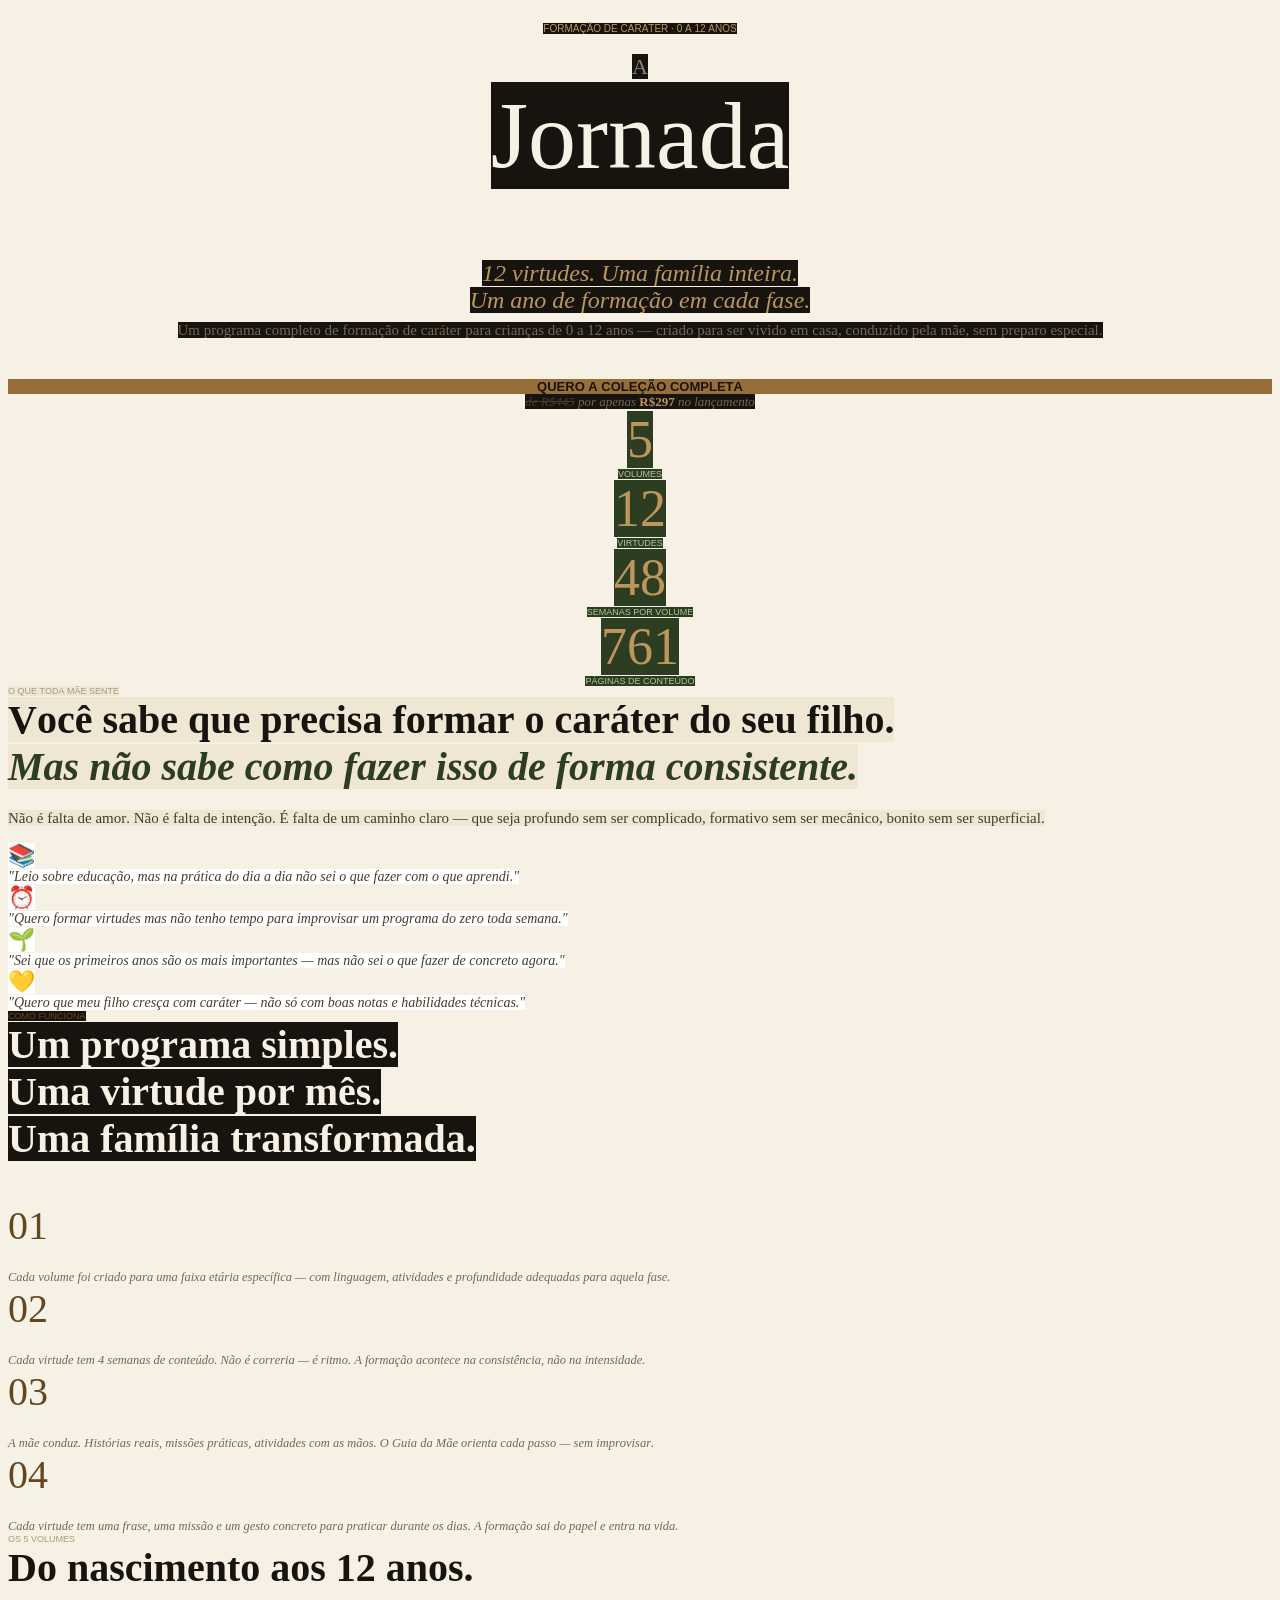
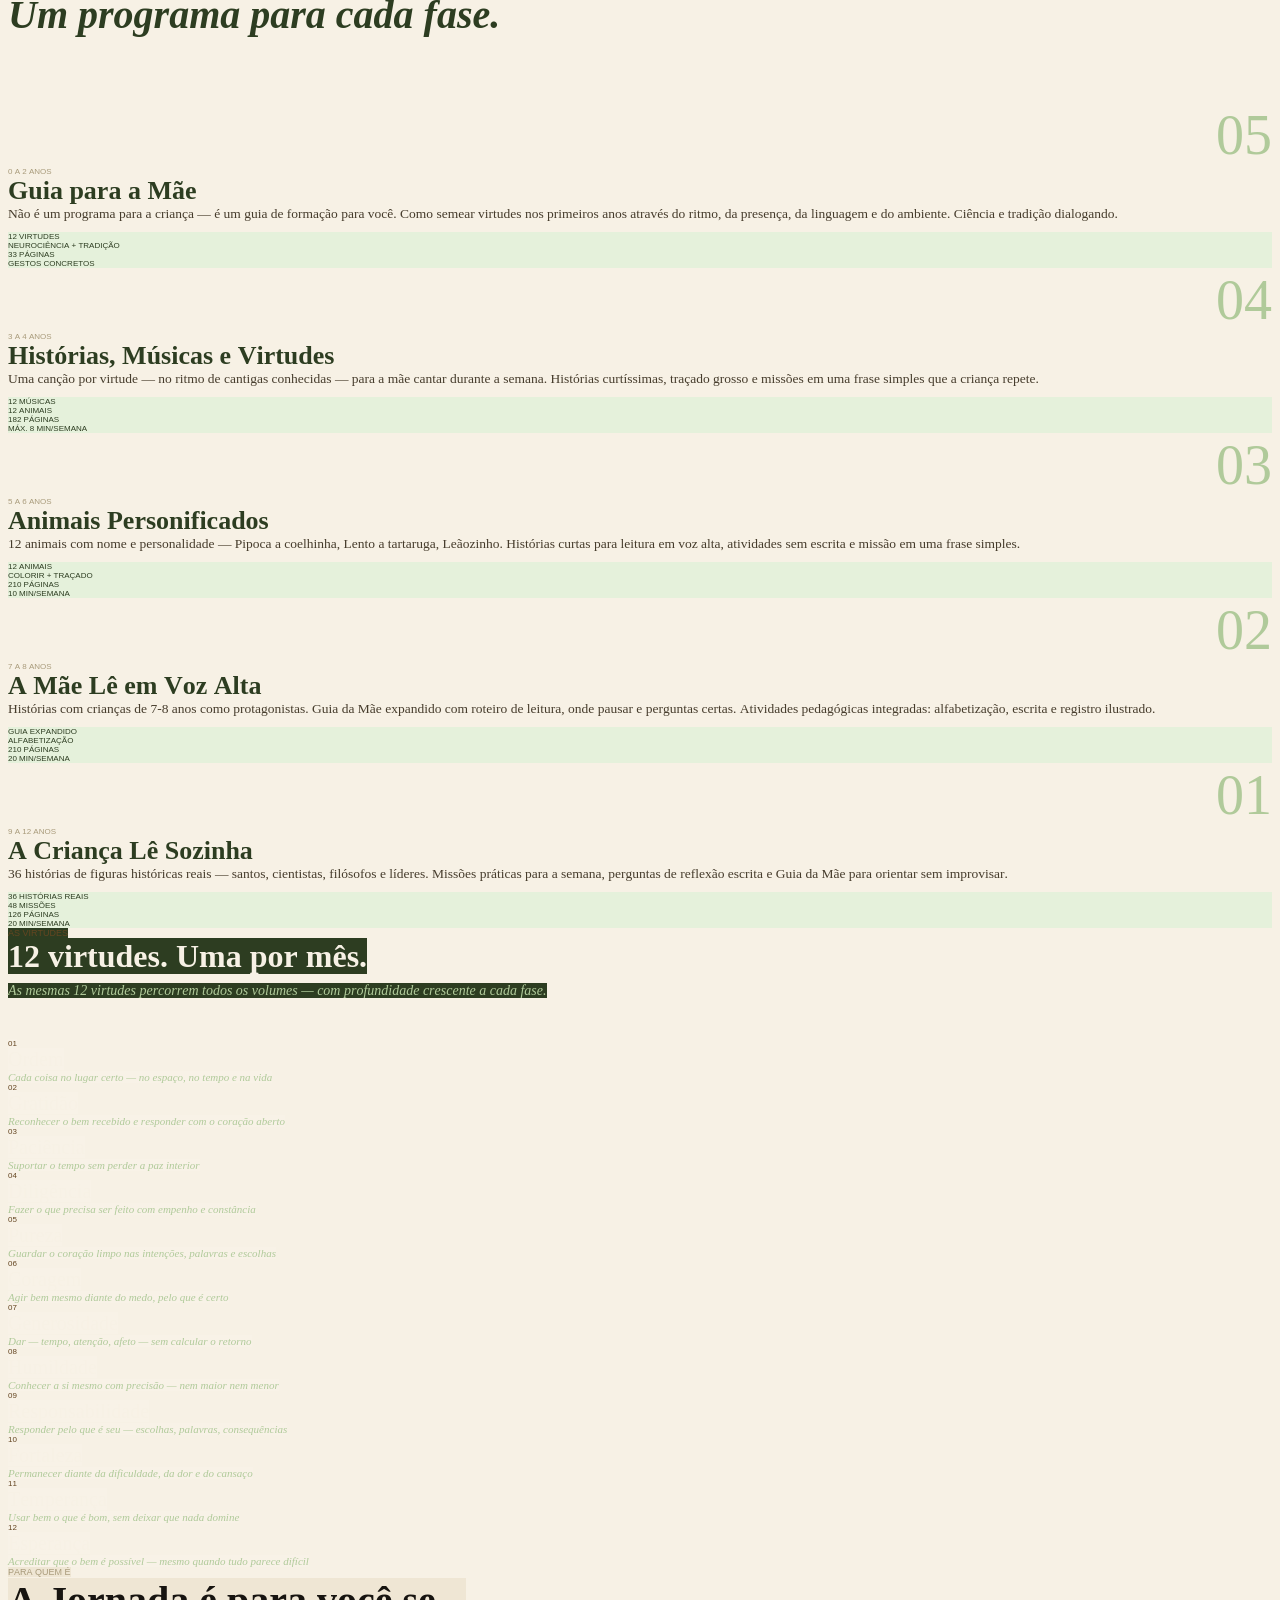
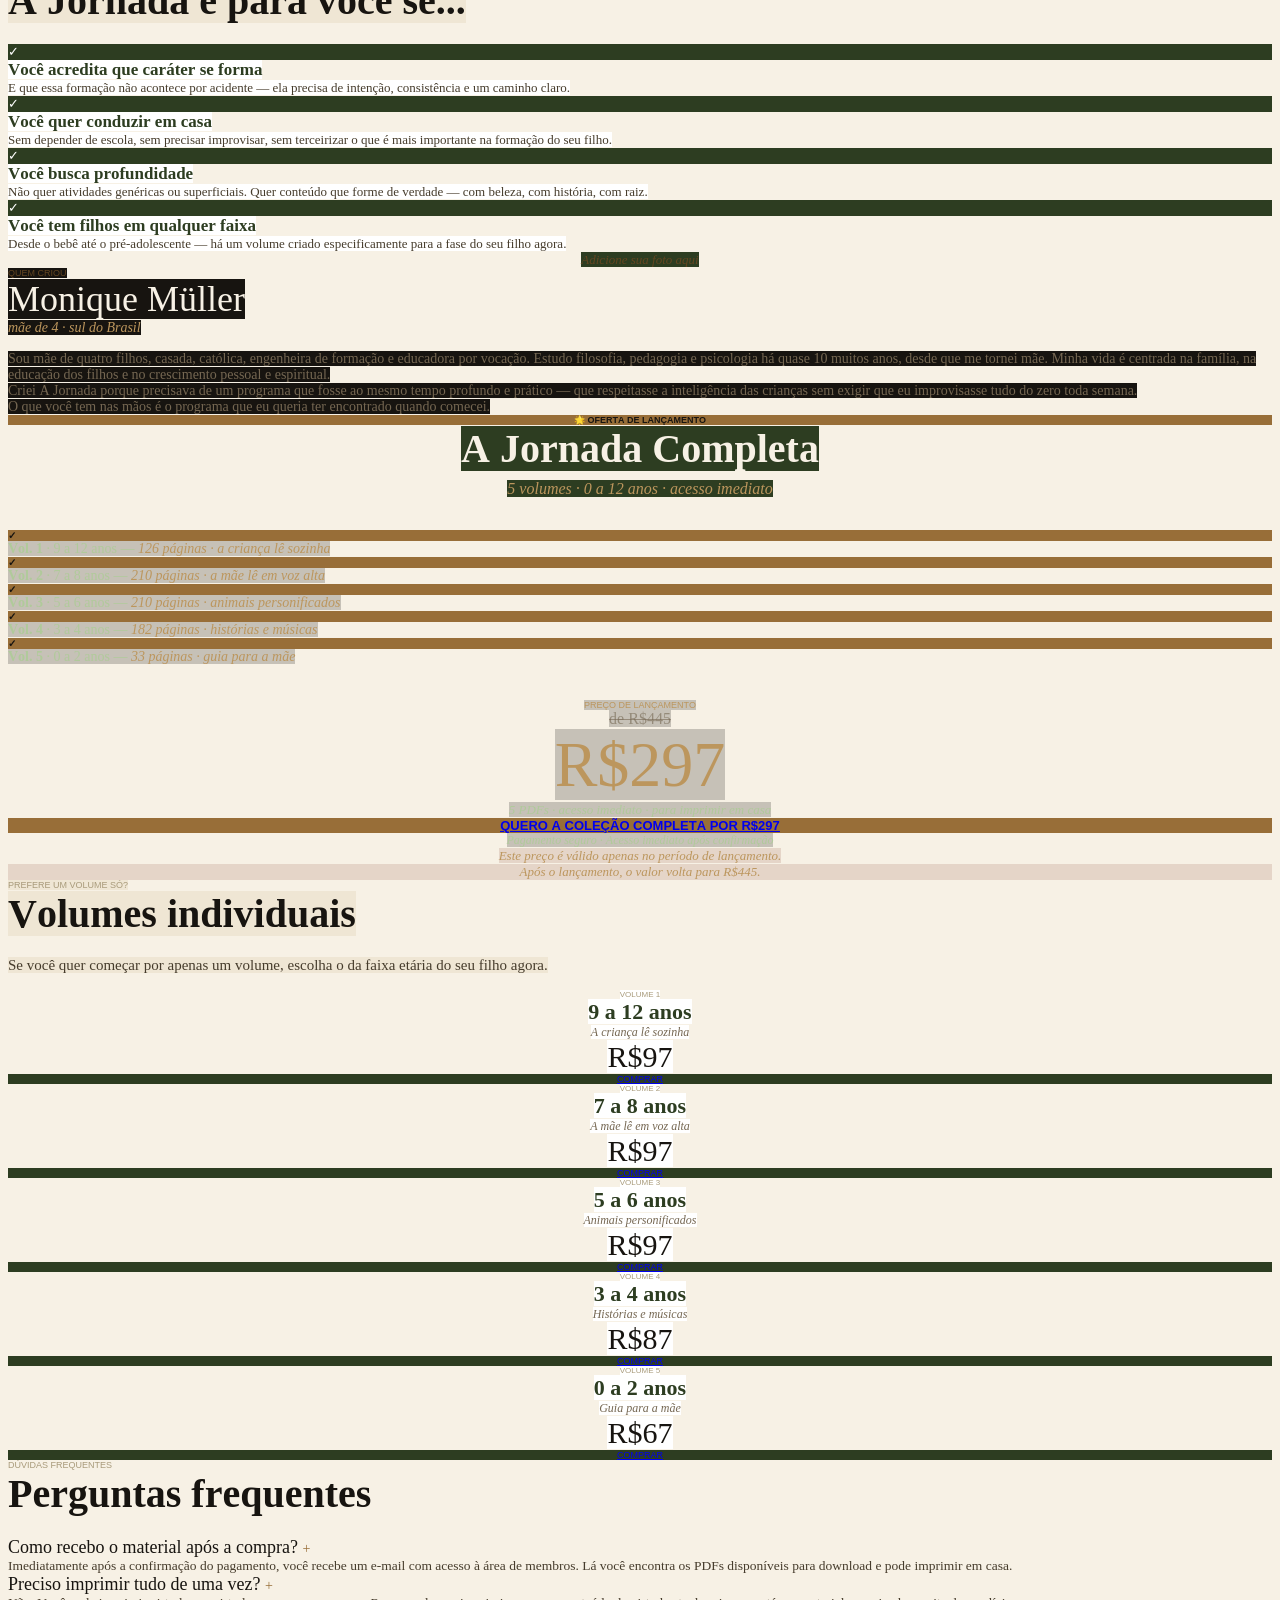
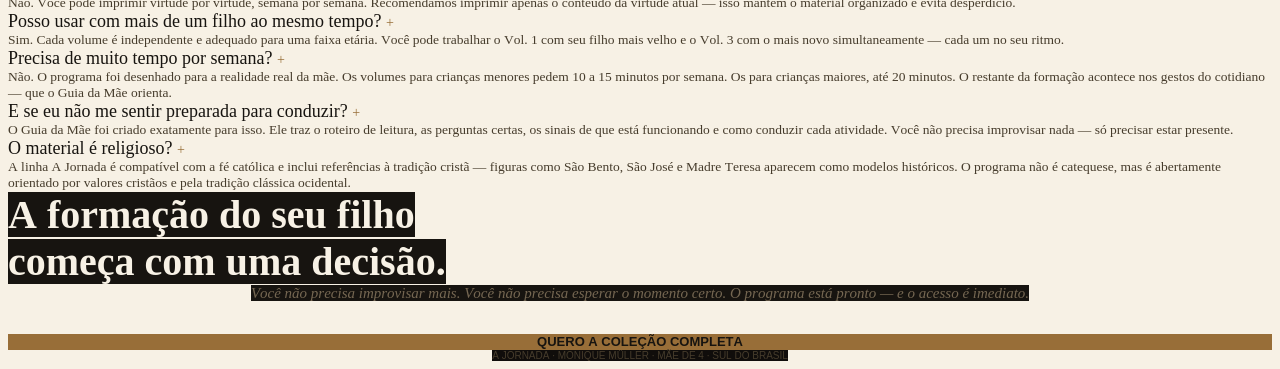
==== commit c8048589: "Update index.html" ====
--- a/index.html
+++ b/index.html
@@ -103,8 +103,8 @@
 <p class="p5"><span class="s2"><i>12 virtudes. Uma família inteira.</i></span><span class="s1"><i><br>
 </i></span><span class="s2"><i>Um ano de formação em cada fase.</i></span></p>
 <p class="p6"><span class="s2">Um programa completo de formação de caráter para crianças de 0 a 12 anos — criado para ser vivido em casa, conduzido pela mãe, sem preparo especial.</span></p>
-<p class="p7"><span class="s1"><b>QUERO A COLEÇÃO COMPLETA</b></span></p>
-<p class="p8"><span class="s3"><i>de R$445</i></span><span class="s2"><i> por apenas </i></span><span class="s4"><b>R$297</b></span><span class="s2"><i> no lançamento<span class="Apple-converted-space"> </span></i></span></p>
+<p class="p7"><a href="https://pay.kiwify.com.br/B4tPO7e" style="color: inherit; text-decoration: none;"><span class="s1"><b>QUERO A COLEÇÃO COMPLETA</b></span></a></p>
+<p class="p8"><span class="s3"><i>de R$445</i></span><span class="s2"><i> por apenas </i></span><span class="s4"><b>R$297</b></span><span class="s2"><i> no lançamento<span class="Apple-converted-space"> </span></i></span></p>
 <p class="p9"><span class="s5">5</span></p>
 <p class="p10"><span class="s5">VOLUMES</span></p>
 <p class="p9"><span class="s5">12</span></p>
@@ -271,10 +271,10 @@
 <p class="p45"><span class="s16">de R$445</span></p>
 <p class="p46"><span class="s15">R$297</span></p>
 <p class="p47"><span class="s15"><i>5 PDFs · acesso imediato · para imprimir em casa</i></span></p>
-<p class="p48"><span class="s17"><a href="https://pay.kiwify.com.br/B4tPO7e"><b>QUERO A COLEÇÃO COMPLETA POR R$297<span class="Apple-converted-space"> </span></b></a></span></p>
+<p class="p48"><span class="s17"><a href="https://pay.kiwify.com.br/B4tPO7e"><b>QUERO A COLEÇÃO COMPLETA POR R$297<span class="Apple-converted-space"> </span></b></a></span></p>
 <p class="p49"><span class="s15"><i>Pagamento seguro · Acesso imediato após confirmação</i></span></p>
 <p class="p50"><span class="s18"><i>Este preço é válido apenas no período de lançamento.</i></span></p>
-<p class="p51"><span class="s1"><i>Após o lançamento, o valor volta para R$445.<span class="Apple-converted-space"> </span></i></span></p>
+<p class="p51"><span class="s1"><i>Após o lançamento, o valor volta para R$445.<span class="Apple-converted-space"> </span></i></span></p>
 <p class="p11"><span class="s6">PREFERE UM VOLUME SÓ?</span></p>
 <h2 style="margin: 0.0px 0.0px 20.0px 0.0px; font: 40.0px Times; color: #171410; -webkit-text-stroke: #171410"><span class="s6"><b>Volumes individuais</b></span></h2>
 <p class="p13"><span class="s6">Se você quer começar por apenas um volume, escolha o da faixa etária do seu filho agora.</span></p>
@@ -282,27 +282,27 @@
 <p class="p53"><span class="s8"><b>9 a 12 anos</b></span></p>
 <p class="p54"><span class="s8"><i>A criança lê sozinha</i></span></p>
 <p class="p55"><span class="s8">R$97</span></p>
-<p class="p56"><span class="s17"><a href="file:///Users/moniquepmroederdelima/Downloads/SEU_LINK_KIWIFY_VOL1_AQUI">COMPRAR<span class="s19"></span></a></span></p>
+<p class="p56"><span class="s17"><a href="https://pay.kiwify.com.br/nV3VFS9">COMPRAR<span class="s19"></span></a></span></p>
 <p class="p52"><span class="s8">VOLUME 2</span></p>
 <p class="p53"><span class="s8"><b>7 a 8 anos</b></span></p>
 <p class="p54"><span class="s8"><i>A mãe lê em voz alta</i></span></p>
 <p class="p55"><span class="s8">R$97</span></p>
-<p class="p56"><span class="s17"><a href="file:///Users/moniquepmroederdelima/Downloads/SEU_LINK_KIWIFY_VOL2_AQUI">COMPRAR<span class="s19"></span></a></span></p>
+<p class="p56"><span class="s17"><a href="https://pay.kiwify.com.br/HzEGPLF">COMPRAR<span class="s19"></span></a></span></p>
 <p class="p52"><span class="s8">VOLUME 3</span></p>
 <p class="p53"><span class="s8"><b>5 a 6 anos</b></span></p>
 <p class="p54"><span class="s8"><i>Animais personificados</i></span></p>
 <p class="p55"><span class="s8">R$97</span></p>
-<p class="p56"><span class="s17"><a href="file:///Users/moniquepmroederdelima/Downloads/SEU_LINK_KIWIFY_VOL3_AQUI">COMPRAR<span class="s19"></span></a></span></p>
+<p class="p56"><span class="s17"><a href="https://pay.kiwify.com.br/dRxD1un">COMPRAR<span class="s19"></span></a></span></p>
 <p class="p52"><span class="s8">VOLUME 4</span></p>
 <p class="p53"><span class="s8"><b>3 a 4 anos</b></span></p>
 <p class="p54"><span class="s8"><i>Histórias e músicas</i></span></p>
 <p class="p55"><span class="s8">R$87</span></p>
-<p class="p56"><span class="s17"><a href="file:///Users/moniquepmroederdelima/Downloads/SEU_LINK_KIWIFY_VOL4_AQUI">COMPRAR<span class="s19"></span></a></span></p>
+<p class="p56"><span class="s17"><a href="https://pay.kiwify.com.br/faUe95C">COMPRAR<span class="s19"></span></a></span></p>
 <p class="p52"><span class="s8">VOLUME 5</span></p>
 <p class="p53"><span class="s8"><b>0 a 2 anos</b></span></p>
 <p class="p54"><span class="s8"><i>Guia para a mãe</i></span></p>
 <p class="p55"><span class="s8">R$67</span></p>
-<p class="p56"><span class="s17"><a href="file:///Users/moniquepmroederdelima/Downloads/SEU_LINK_KIWIFY_VOL5_AQUI">COMPRAR<span class="s19"></span></a></span></p>
+<p class="p56"><span class="s17"><a href="https://pay.kiwify.com.br/SMu2TP5">COMPRAR<span class="s19"></span></a></span></p>
 <p class="p11"><span class="s10">DÚVIDAS FREQUENTES</span></p>
 <h2 style="margin: 0.0px 0.0px 20.0px 0.0px; font: 40.0px Times; color: #171410; -webkit-text-stroke: #171410"><span class="s10"><b>Perguntas frequentes</b></span></h2>
 <p class="p57"><span class="s1">Como recebo o material após a compra? </span><span class="s20">+</span></p>
@@ -320,7 +320,7 @@
 <p class="p59"><span class="s2"><b>A formação do seu filho</b></span><span class="s1"><b><br>
 </b></span><span class="s2"><b>começa com uma decisão.</b></span></p>
 <p class="p60"><span class="s2"><i>Você não precisa improvisar mais. Você não precisa esperar o momento certo. O programa está pronto — e o acesso é imediato.</i></span></p>
-<p class="p7"><span class="s1"><b>QUERO A COLEÇÃO COMPLETA</b></span><span class="s21"><span class="Apple-converted-space"> </span></span></p>
+<p class="p7"><a href="https://pay.kiwify.com.br/B4tPO7e" style="color: inherit; text-decoration: none;"><span class="s1"><b>QUERO A COLEÇÃO COMPLETA</b></span></a><span class="s21"><span class="Apple-converted-space"> </span></span></p>
 <p class="p61"><span class="s22">A JORNADA · MONIQUE MÜLLER · MÃE DE 4 · SUL DO BRASIL</span></p>
 </body>
 </html>
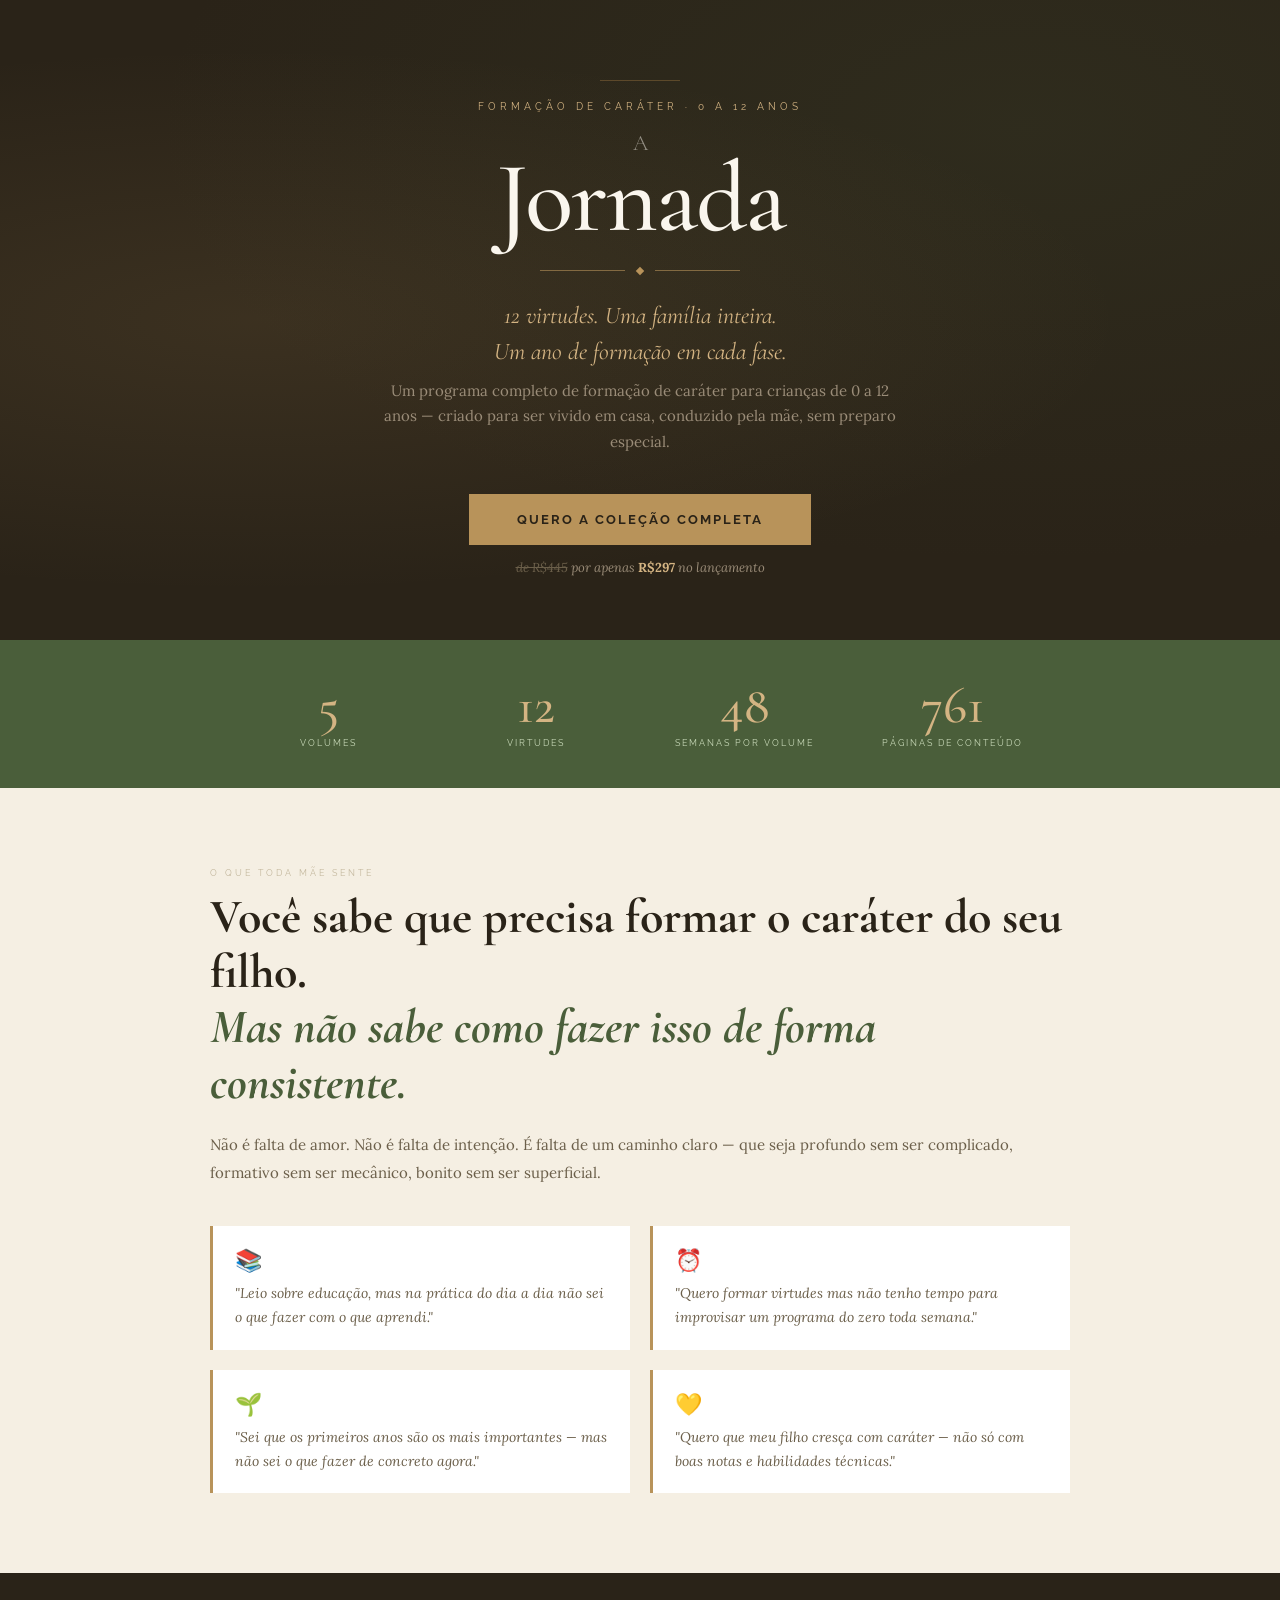
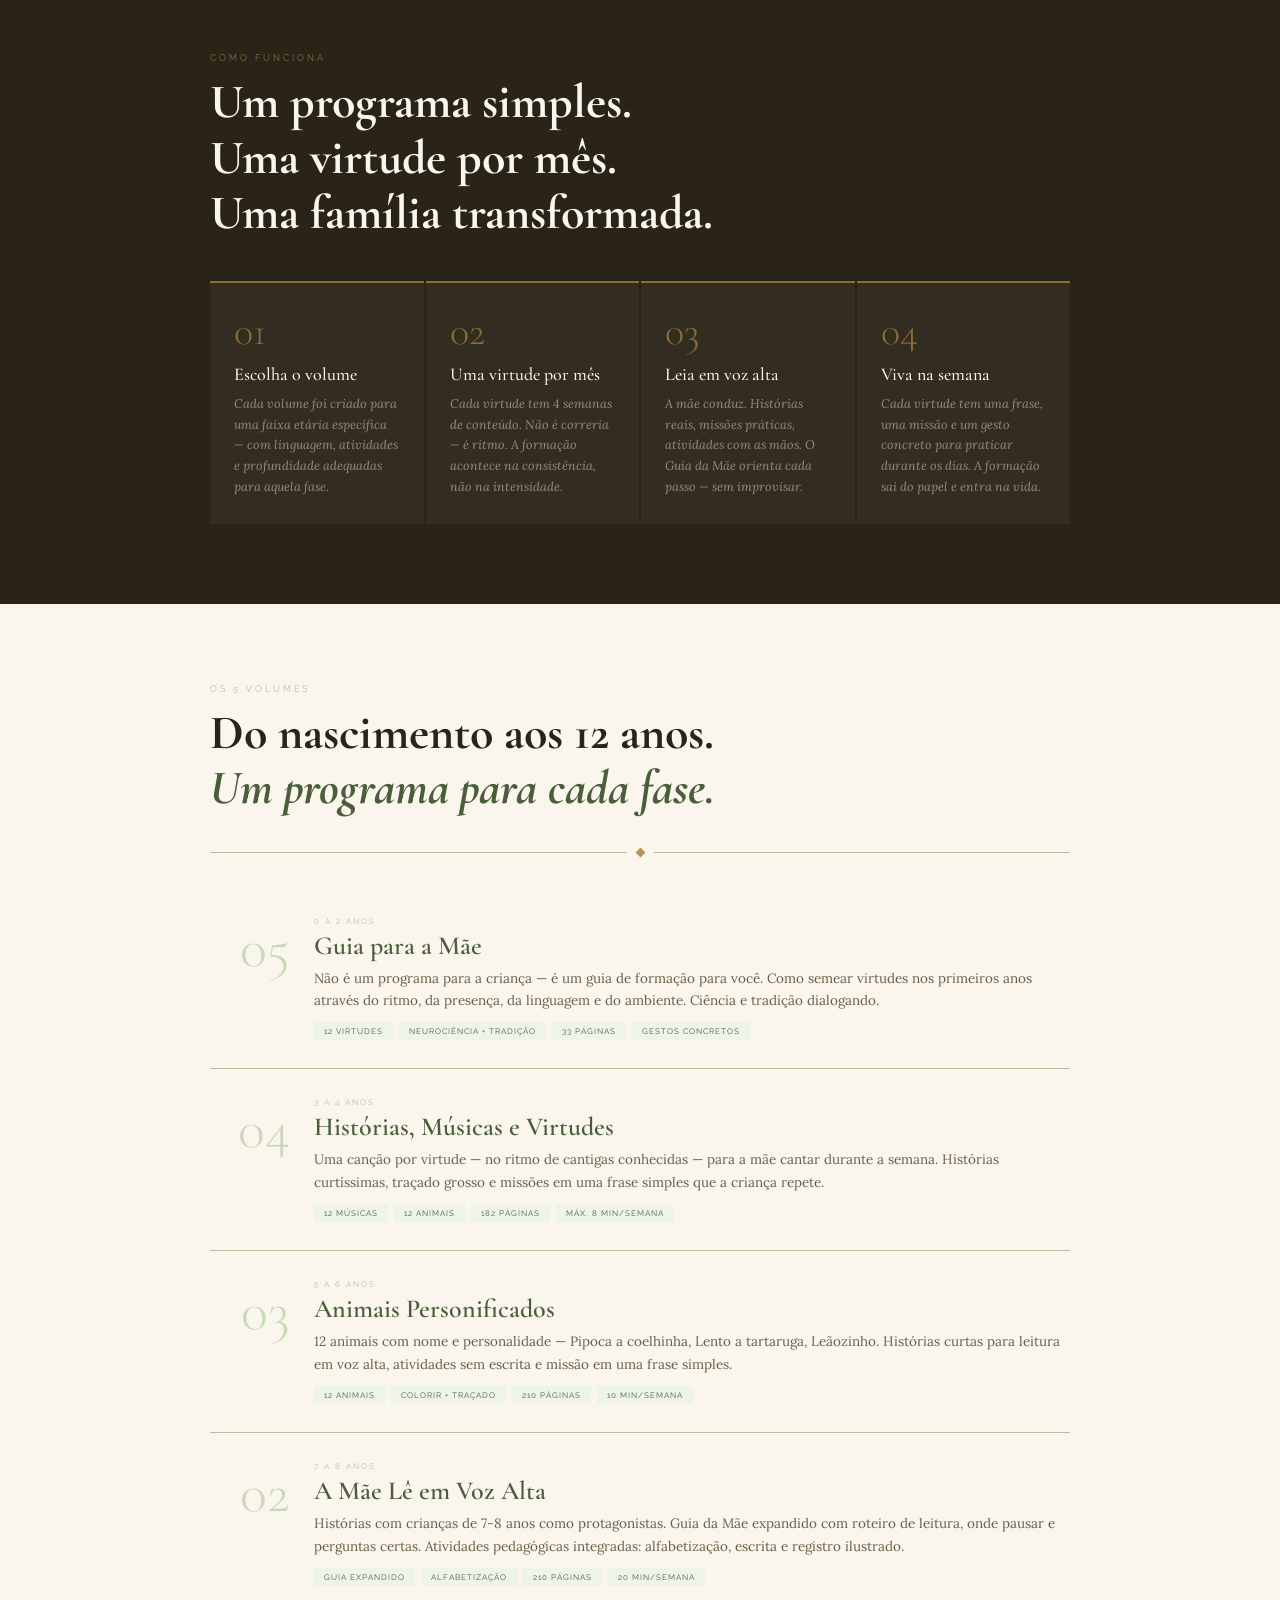
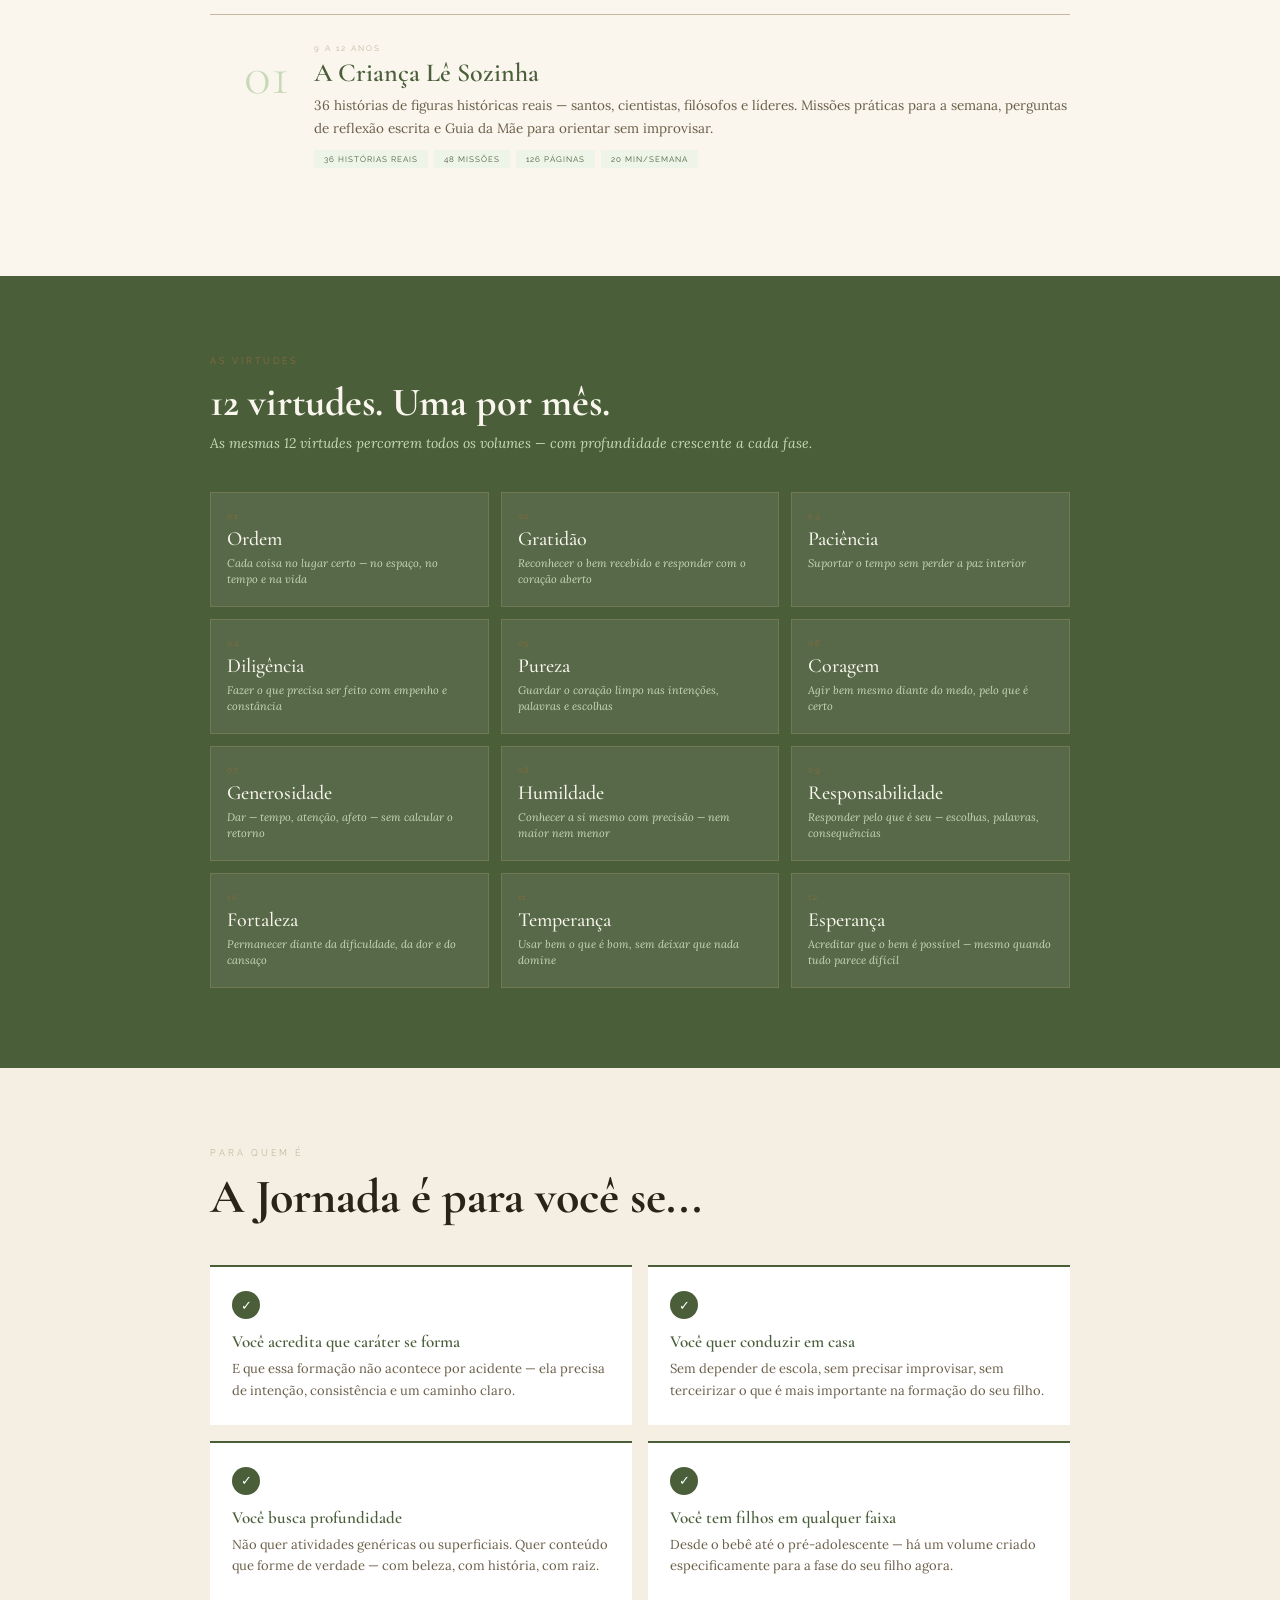
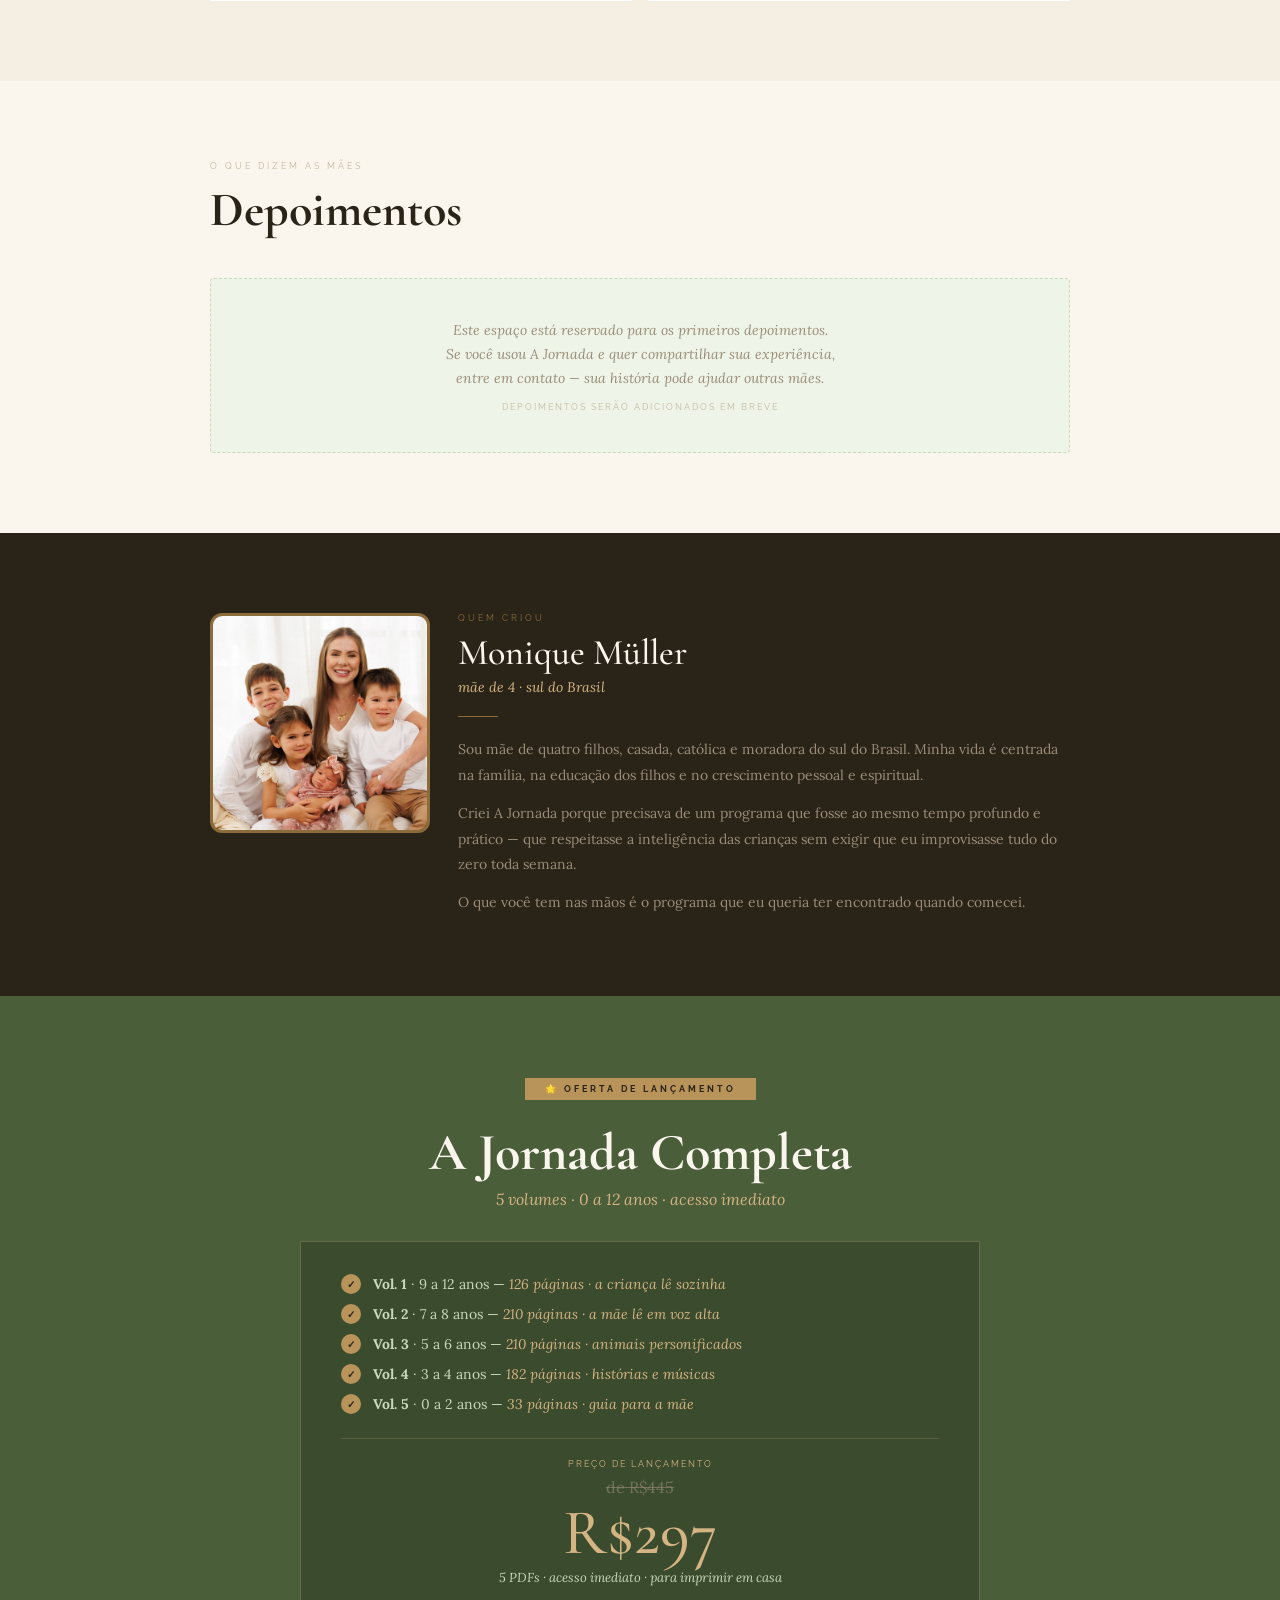
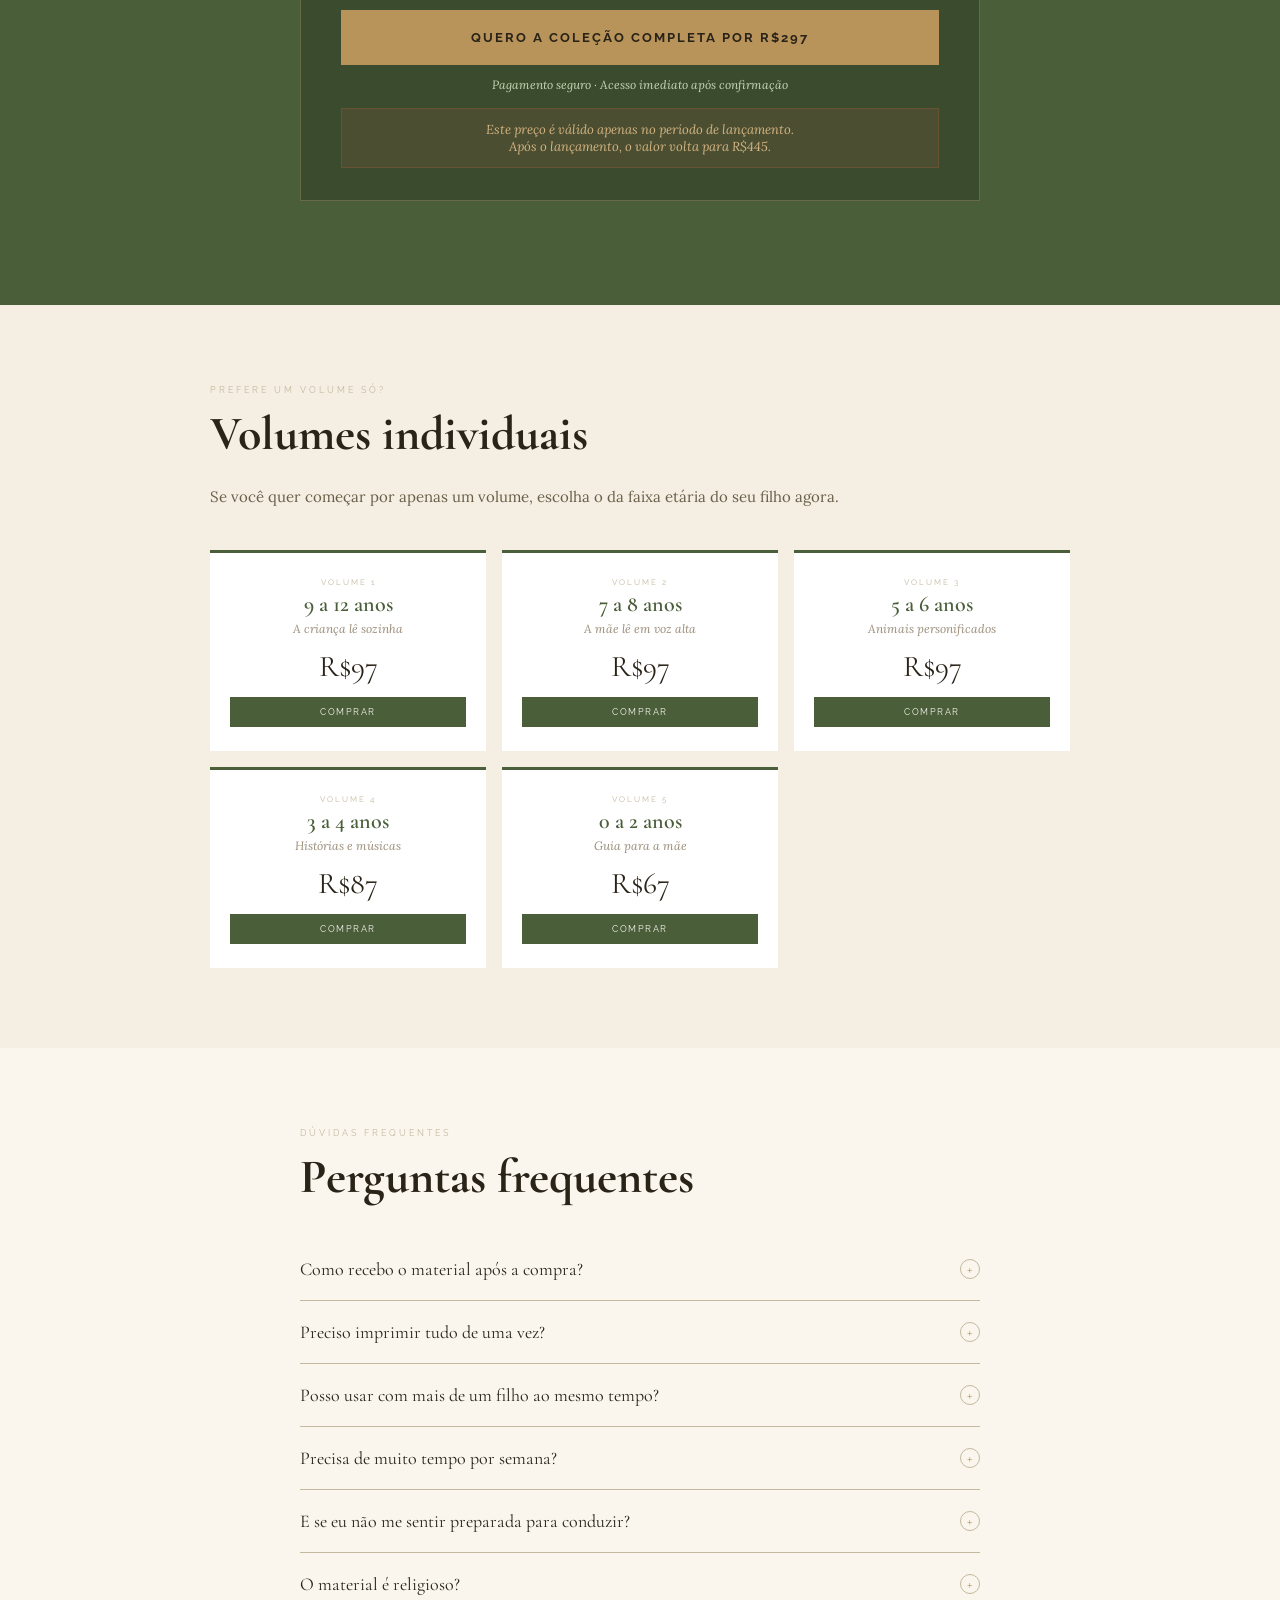
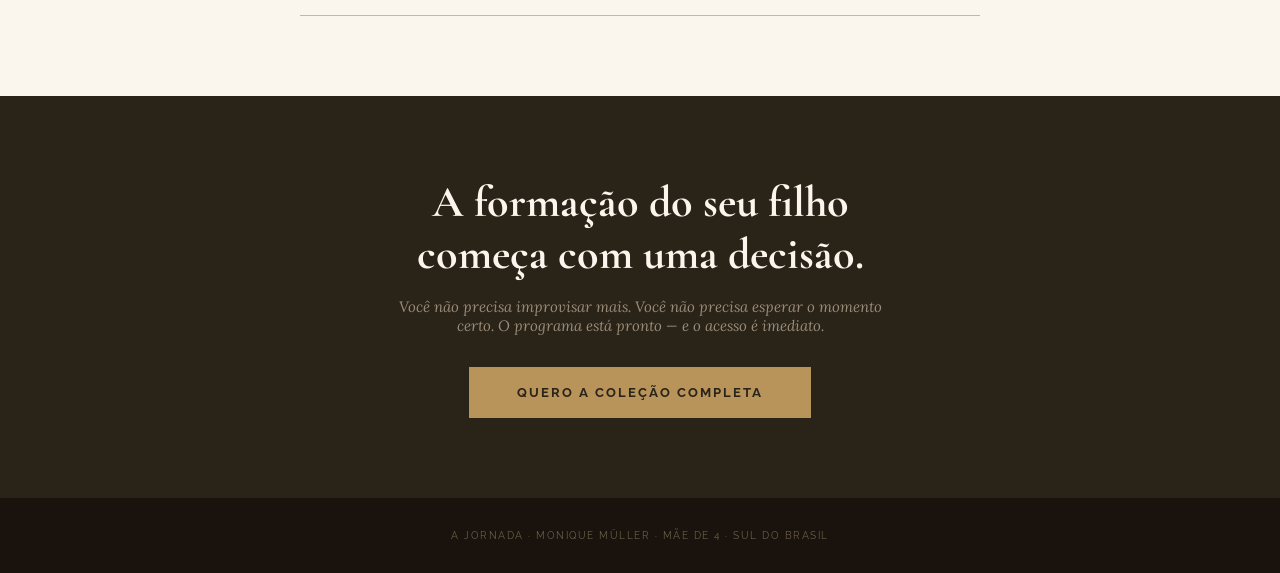
==== commit 0e13bcc5: "Add files via upload" ====
--- a/index.html
+++ b/index.html
@@ -1,326 +1,1188 @@
-<!DOCTYPE html PUBLIC "-//W3C//DTD HTML 4.01//EN" "http://www.w3.org/TR/html4/strict.dtd">
-<html>
+<!DOCTYPE html>
+<html lang="pt-BR">
 <head>
-  <meta http-equiv="Content-Type" content="text/html; charset=utf-8">
-  <meta http-equiv="Content-Style-Type" content="text/css">
-  <title>A Jornada — Formação de Caráter para Crianças de 0 a 12 Anos</title>
-  <meta name="Generator" content="Cocoa HTML Writer">
-  <meta name="CocoaVersion" content="2113.65">
-  <style type="text/css">
-    body {background-color: #f7f1e5}
-    p.p1 {margin: 0.0px 0.0px 0.0px 0.0px; text-align: center; font: 12.0px Georgia; color: #171410; -webkit-text-stroke: #171410}
-    p.p2 {margin: 0.0px 0.0px 20.0px 0.0px; text-align: center; font: 10.0px Helvetica; color: #bc965d; -webkit-text-stroke: #bc965d}
-    p.p3 {margin: 0.0px 0.0px 0.0px 0.0px; text-align: center; font: 22.0px Times; color: #f7f1e5; color: rgba(247, 241, 229, 0.5); -webkit-text-stroke: rgba(247, 241, 229, 0.5)}
-    p.p5 {margin: 0.0px 0.0px 8.0px 0.0px; text-align: center; font: 24.0px Times; color: #bc965d; -webkit-text-stroke: #bc965d}
-    p.p6 {margin: 0.0px 116.0px 40.0px 116.0px; text-align: center; font: 15.0px Times; color: #756752; -webkit-text-stroke: #756752}
-    p.p7 {margin: 0.0px 0.0px 0.0px 0.0px; text-align: center; font: 13.0px Helvetica; color: #171410; -webkit-text-stroke: #171410; background-color: #986e38}
-    p.p8 {margin: 0.0px 0.0px 0.0px 0.0px; text-align: center; font: 13.0px Times; color: #756752; -webkit-text-stroke: #756752}
-    p.p9 {margin: 0.0px 0.0px 0.0px 0.0px; text-align: center; font: 52.0px Times; color: #bc965d; -webkit-text-stroke: #bc965d}
-    p.p10 {margin: 0.0px 0.0px 0.0px 0.0px; text-align: center; font: 9.0px Helvetica; color: #b0ca9a; -webkit-text-stroke: #b0ca9a}
-    p.p11 {margin: 0.0px 0.0px 0.0px 0.0px; font: 9.0px Helvetica; color: #a89a7a; -webkit-text-stroke: #a89a7a}
-    p.p13 {margin: 0.0px 0.0px 16.0px 0.0px; font: 15.0px Times; color: #463c2c; -webkit-text-stroke: #463c2c}
-    p.p14 {margin: 0.0px 0.0px 0.0px 0.0px; font: 22.0px 'Apple Color Emoji'; color: #171410; -webkit-text-stroke: #171410}
-    p.p15 {margin: 0.0px 0.0px 0.0px 0.0px; font: 14.0px Times; color: #463c2c; -webkit-text-stroke: #463c2c}
-    p.p16 {margin: 0.0px 0.0px 0.0px 0.0px; font: 9.0px Helvetica; color: #644621; -webkit-text-stroke: #644621}
-    p.p18 {margin: 0.0px 0.0px 0.0px 0.0px; font: 40.0px Times; color: #644621; -webkit-text-stroke: #644621}
-    p.p19 {margin: 0.0px 0.0px 0.0px 0.0px; font: 18.0px Times; color: #f7f1e5; -webkit-text-stroke: #f7f1e5}
-    p.p20 {margin: 0.0px 0.0px 0.0px 0.0px; font: 12.5px Times; color: #756752; -webkit-text-stroke: #756752}
-    p.p21 {margin: 0.0px 0.0px 0.0px 0.0px; font: 12.0px Georgia; color: #171410; -webkit-text-stroke: #171410}
-    p.p22 {margin: 0.0px 0.0px 0.0px 0.0px; text-align: right; font: 56.0px Times; color: #b0ca9a; -webkit-text-stroke: #b0ca9a}
-    p.p23 {margin: 0.0px 0.0px 0.0px 0.0px; font: 8.0px Helvetica; color: #a89a7a; -webkit-text-stroke: #a89a7a}
-    p.p24 {margin: 0.0px 0.0px 0.0px 0.0px; font: 26.0px Times; color: #2d3d21; -webkit-text-stroke: #2d3d21}
-    p.p25 {margin: 0.0px 0.0px 10.0px 0.0px; font: 13.5px Times; color: #463c2c; -webkit-text-stroke: #463c2c}
-    p.p26 {margin: 0.0px 0.0px 0.0px 0.0px; font: 8.0px Helvetica; color: #2d3d21; -webkit-text-stroke: #2d3d21; background-color: #e5f1db}
-    p.p28 {margin: 0.0px 0.0px 40.0px 0.0px; font: 14.0px Times; color: #b0ca9a; -webkit-text-stroke: #b0ca9a}
-    p.p29 {margin: 0.0px 0.0px 0.0px 0.0px; font: 8.0px Helvetica; color: #644621; -webkit-text-stroke: #644621}
-    p.p30 {margin: 0.0px 0.0px 0.0px 0.0px; font: 20.0px Times; color: #f7f1e5; -webkit-text-stroke: #f7f1e5}
-    p.p31 {margin: 0.0px 0.0px 0.0px 0.0px; font: 11.0px Times; color: #b0ca9a; -webkit-text-stroke: #b0ca9a}
-    p.p32 {margin: 0.0px 0.0px 0.0px 0.0px; font: 13.0px 'Lucida Grande'; color: #ffffff; -webkit-text-stroke: #ffffff; background-color: #2d3d21}
-    p.p33 {margin: 0.0px 0.0px 0.0px 0.0px; font: 17.0px Times; color: #2d3d21; -webkit-text-stroke: #2d3d21}
-    p.p34 {margin: 0.0px 0.0px 0.0px 0.0px; font: 13.0px Times; color: #463c2c; -webkit-text-stroke: #463c2c}
-    p.p35 {margin: 0.0px 0.0px 0.0px 0.0px; text-align: center; font: 13.0px Times; color: #644621; -webkit-text-stroke: #644621}
-    p.p36 {margin: 0.0px 0.0px 0.0px 0.0px; font: 36.0px Times; color: #f7f1e5; -webkit-text-stroke: #f7f1e5}
-    p.p37 {margin: 0.0px 0.0px 0.0px 0.0px; font: 14.0px Times; color: #bc965d; -webkit-text-stroke: #bc965d}
-    p.p38 {margin: 0.0px 0.0px 0.0px 0.0px; font: 14.0px Times; color: #756752; -webkit-text-stroke: #756752}
-    p.p39 {margin: 0.0px 0.0px 0.0px 0.0px; text-align: center; font: 9.0px Helvetica; color: #171410; -webkit-text-stroke: #171410; background-color: #986e38}
-    p.p41 {margin: 0.0px 0.0px 32.0px 0.0px; text-align: center; font: 16.0px Times; color: #bc965d; -webkit-text-stroke: #bc965d}
-    p.p42 {margin: 0.0px 0.0px 0.0px 0.0px; font: 10.0px 'Lucida Grande'; color: #171410; -webkit-text-stroke: #171410; background-color: #986e38}
-    p.p43 {margin: 0.0px 0.0px 20.0px 0.0px; text-align: center; font: 12.0px Georgia; color: #171410; -webkit-text-stroke: #171410}
-    p.p44 {margin: 0.0px 0.0px 0.0px 0.0px; text-align: center; font: 9.0px Helvetica; color: #bc965d; -webkit-text-stroke: #bc965d}
-    p.p45 {margin: 0.0px 0.0px 0.0px 0.0px; text-align: center; font: 16.0px Times; color: #756752; color: rgba(117, 103, 82, 0.6); -webkit-text-stroke: rgba(117, 103, 82, 0.6)}
-    p.p46 {margin: 0.0px 0.0px 0.0px 0.0px; text-align: center; font: 64.0px Times; color: #bc965d; -webkit-text-stroke: #bc965d}
-    p.p47 {margin: 0.0px 0.0px 0.0px 0.0px; text-align: center; font: 13.0px Times; color: #b0ca9a; -webkit-text-stroke: #b0ca9a}
-    p.p48 {margin: 0.0px 0.0px 0.0px 0.0px; text-align: center; font: 13.0px Helvetica; color: #0000e9; -webkit-text-stroke: #171410; background-color: #986e38}
-    p.p49 {margin: 0.0px 0.0px 0.0px 0.0px; text-align: center; font: 12.0px Times; color: #b0ca9a; -webkit-text-stroke: #b0ca9a}
-    p.p50 {margin: 0.0px 0.0px 0.0px 0.0px; text-align: center; font: 13.0px Times; color: #bc965d; -webkit-text-stroke: #bc965d}
-    p.p51 {margin: 0.0px 0.0px 0.0px 0.0px; text-align: center; font: 13.0px Times; color: #bc965d; -webkit-text-stroke: #bc965d; background-color: #823624; background-color: rgba(130, 54, 36, 0.15)}
-    p.p52 {margin: 0.0px 0.0px 0.0px 0.0px; text-align: center; font: 8.0px Helvetica; color: #a89a7a; -webkit-text-stroke: #a89a7a}
-    p.p53 {margin: 0.0px 0.0px 0.0px 0.0px; text-align: center; font: 22.0px Times; color: #2d3d21; -webkit-text-stroke: #2d3d21}
-    p.p54 {margin: 0.0px 0.0px 0.0px 0.0px; text-align: center; font: 12.0px Times; color: #756752; -webkit-text-stroke: #756752}
-    p.p55 {margin: 0.0px 0.0px 0.0px 0.0px; text-align: center; font: 30.0px Times; color: #171410; -webkit-text-stroke: #171410}
-    p.p56 {margin: 0.0px 0.0px 0.0px 0.0px; text-align: center; font: 9.0px Helvetica; color: #0000e9; -webkit-text-stroke: #f7f1e5; background-color: #2d3d21}
-    p.p57 {margin: 0.0px 0.0px 0.0px 0.0px; font: 18.0px Times; color: #171410; -webkit-text-stroke: #171410; background-color: #f7f1e5}
-    p.p58 {margin: 0.0px 0.0px 0.0px 0.0px; font: 13.5px Times; color: #463c2c; -webkit-text-stroke: #463c2c}
-    p.p59 {margin: 0.0px 0.0px 0.0px 0.0px; font: 40.0px Times; color: #f7f1e5; -webkit-text-stroke: #f7f1e5}
-    p.p60 {margin: 0.0px 116.0px 32.0px 116.0px; text-align: center; font: 15.0px Times; color: #756752; -webkit-text-stroke: #756752}
-    p.p61 {margin: 0.0px 0.0px 0.0px 0.0px; text-align: center; font: 10.0px Helvetica; color: #463c2c; -webkit-text-stroke: #463c2c}
-    span.s1 {font-kerning: none}
-    span.s2 {font-kerning: none; background-color: #171410}
-    span.s3 {text-decoration: line-through ; font-kerning: none; color: #463c2c; background-color: #171410; -webkit-text-stroke: 0px #463c2c}
-    span.s4 {font-kerning: none; color: #bc965d; background-color: #171410; -webkit-text-stroke: 0px #bc965d}
-    span.s5 {font-kerning: none; background-color: #2d3d21}
-    span.s6 {font-kerning: none; background-color: #efe6d4}
-    span.s7 {font-kerning: none; color: #2d3d21; background-color: #efe6d4; -webkit-text-stroke: 0px #2d3d21}
-    span.s8 {font-kerning: none; background-color: #ffffff}
-    span.s9 {font-kerning: none; background-color: rgba(255, 255, 255, 0.039)}
-    span.s10 {font-kerning: none; background-color: #f7f1e5}
-    span.s11 {font-kerning: none; color: #2d3d21; background-color: #f7f1e5; -webkit-text-stroke: 0px #2d3d21}
-    span.s12 {font-kerning: none; background-color: rgba(255, 255, 255, 0.071)}
-    span.s13 {font: 9.0px 'Apple Color Emoji'; font-kerning: none}
-    span.s14 {font-kerning: none; color: #b0ca9a; background-color: rgba(0, 0, 0, 0.2); -webkit-text-stroke: 0px #b0ca9a}
-    span.s15 {font-kerning: none; background-color: rgba(0, 0, 0, 0.2)}
-    span.s16 {text-decoration: line-through ; font-kerning: none; background-color: rgba(0, 0, 0, 0.2)}
-    span.s17 {text-decoration: underline ; font-kerning: none}
-    span.s18 {font-kerning: none; background-color: rgba(130, 54, 36, 0.15)}
-    span.s19 {font: 9.0px Helvetica; text-decoration: underline ; font-kerning: none; background-color: #2d3d21; -webkit-text-stroke: 0px #f7f1e5}
-    span.s20 {font: 14.0px Times; font-kerning: none; color: #986e38; -webkit-text-stroke: 0px #986e38}
-    span.s21 {font: 12.0px Georgia; font-kerning: none; background-color: #171410}
-    span.s22 {font-kerning: none; background-color: #100d0b}
-  </style>
+<meta charset="UTF-8">
+<meta name="viewport" content="width=device-width, initial-scale=1.0">
+<title>A Jornada — Formação de Caráter para Crianças de 0 a 12 Anos</title>
+<style>
+/* Fontes do sistema — funcionam sem internet */
+@import url('https://fonts.googleapis.com/css2?family=Cormorant+Garamond:ital,wght@0,300;0,400;0,500;0,600;1,300;1,400;1,500;1,600&family=EB+Garamond:ital,wght@0,400;0,500;1,400;1,500&family=Raleway:wght@300;400;500;600;700&family=Lora:ital,wght@0,400;0,500;1,400;1,500&display=swap');
+</style>
+<style>
+/* Fallback garantido para qualquer ambiente */
+:root {
+  --font-serif: 'Cormorant Garamond', 'EB Garamond', Georgia, 'Times New Roman', serif;
+  --font-sans: 'Raleway', 'Trebuchet MS', Arial, sans-serif;
+  --font-body: 'Lora', 'EB Garamond', Georgia, serif;
+}
+</style>
+<style>
+:root {
+  --verde:      #4A5E3A;
+  --verde-c:    #7A9960;
+  --verde-p:    #C8D9B8;
+  --verde-pp:   #EEF5E8;
+  --ouro:       #B8935A;
+  --ouro-c:     #D4B483;
+  --ouro-e:     #8B6B3A;
+  --marfim:     #FAF6EE;
+  --pergaminho: #F5EFE3;
+  --carvao:     #2A2318;
+  --cinza-q:    #6B5F4A;
+  --cinza-m:    #9A8C78;
+  --cinza-c:    #C4B89E;
+}
+
+*, *::before, *::after { box-sizing: border-box; margin: 0; padding: 0; }
+
+html { scroll-behavior: smooth; }
+
+body {
+  font-family: 'Lora', Georgia, 'Times New Roman', serif;
+  color: var(--carvao);
+  background: var(--marfim);
+  overflow-x: hidden;
+}
+
+/* ── HERO ── */
+.hero {
+  background: var(--carvao);
+  position: relative;
+  overflow: hidden;
+  padding: 80px 24px 64px;
+  text-align: center;
+}
+.hero::before {
+  content: '';
+  position: absolute; inset: 0;
+  background:
+    radial-gradient(ellipse at 20% 50%, rgba(184,147,90,0.12) 0%, transparent 60%),
+    radial-gradient(ellipse at 80% 20%, rgba(74,94,58,0.15) 0%, transparent 60%);
+  pointer-events: none;
+}
+.hero-linha {
+  width: 80px; height: 0.5px;
+  background: var(--ouro-e); opacity: .5;
+  margin: 0 auto 20px;
+}
+.hero-pre {
+  font-family: 'Raleway', 'Trebuchet MS', Arial, sans-serif;
+  font-size: 10px; letter-spacing: 4px;
+  color: var(--ouro-c); text-transform: uppercase;
+  margin-bottom: 20px; opacity: .8;
+}
+.hero-a {
+  font-family: 'Cormorant Garamond', Georgia, 'Times New Roman', serif;
+  font-size: 22px; font-weight: 300;
+  color: rgba(250,246,238,.5);
+  display: block; line-height: 1;
+}
+.hero-titulo {
+  font-family: 'Cormorant Garamond', Georgia, 'Times New Roman', serif;
+  font-size: clamp(64px, 12vw, 100px);
+  font-weight: 500; color: var(--marfim);
+  line-height: .9; letter-spacing: -2px;
+  margin-bottom: 24px;
+}
+.hero-div {
+  display: flex; align-items: center;
+  gap: 12px; margin: 0 auto 24px;
+  max-width: 200px;
+}
+.hero-div-l { flex: 1; height: .5px; background: var(--ouro); opacity: .6; }
+.hero-div-d { width: 6px; height: 6px; background: var(--ouro); transform: rotate(45deg); }
+.hero-sub {
+  font-family: 'Cormorant Garamond', Georgia, 'Times New Roman', serif;
+  font-style: italic; font-size: clamp(18px, 3vw, 24px);
+  color: var(--ouro-c); line-height: 1.5;
+  margin-bottom: 8px;
+}
+.hero-desc {
+  font-family: 'Lora', Georgia, serif; font-size: 15px;
+  color: var(--cinza-m); line-height: 1.7;
+  max-width: 520px; margin: 0 auto 40px;
+}
+.hero-cta {
+  display: inline-block;
+  background: var(--ouro); color: var(--carvao);
+  font-family: 'Raleway', 'Trebuchet MS', Arial, sans-serif;
+  font-size: 13px; font-weight: 700;
+  letter-spacing: 2px; text-transform: uppercase;
+  text-decoration: none;
+  padding: 18px 48px;
+  transition: all .3s;
+  position: relative;
+}
+.hero-cta:hover { background: var(--ouro-c); transform: translateY(-2px); box-shadow: 0 8px 32px rgba(184,147,90,.3); }
+.hero-preco-info {
+  margin-top: 14px;
+  font-family: 'Lora', Georgia, serif; font-style: italic;
+  font-size: 13px; color: var(--cinza-m);
+}
+.hero-preco-info s { color: var(--cinza-q); }
+.hero-preco-info strong { color: var(--ouro-c); font-style: normal; }
+
+/* ── FAIXA NÚMEROS ── */
+.numeros {
+  background: var(--verde);
+  padding: 40px 24px;
+}
+.numeros-grid {
+  display: grid;
+  grid-template-columns: repeat(4, 1fr);
+  gap: 32px; max-width: 800px; margin: 0 auto;
+  text-align: center;
+}
+@media (max-width: 500px) {
+  .numeros-grid { grid-template-columns: repeat(2, 1fr); }
+}
+.num-item {}
+.num-n {
+  font-family: 'Cormorant Garamond', Georgia, 'Times New Roman', serif;
+  font-size: 52px; font-weight: 500;
+  color: var(--ouro-c); line-height: 1;
+  margin-bottom: 6px;
+}
+.num-l {
+  font-family: 'Raleway', 'Trebuchet MS', Arial, sans-serif;
+  font-size: 9px; letter-spacing: 2px;
+  color: var(--verde-p); text-transform: uppercase;
+}
+
+/* ── SEÇÕES GERAIS ── */
+.secao {
+  padding: 80px 24px;
+  max-width: 860px; margin: 0 auto;
+}
+.secao-label {
+  font-family: 'Raleway', 'Trebuchet MS', Arial, sans-serif;
+  font-size: 9px; letter-spacing: 3px;
+  color: var(--cinza-c); text-transform: uppercase;
+  margin-bottom: 12px; display: block;
+}
+.secao-titulo {
+  font-family: 'Cormorant Garamond', Georgia, 'Times New Roman', serif;
+  font-size: clamp(32px, 5vw, 48px);
+  color: var(--carvao); line-height: 1.15;
+  margin-bottom: 20px;
+}
+.secao-titulo em { font-style: italic; color: var(--verde); }
+.secao-texto {
+  font-family: 'Lora', Georgia, serif; font-size: 15px;
+  color: var(--cinza-q); line-height: 1.85;
+  margin-bottom: 16px;
+}
+.orna {
+  display: flex; align-items: center;
+  gap: 10px; margin: 32px 0;
+}
+.orna-l { flex: 1; height: .4px; background: var(--cinza-c); }
+.orna-d { width: 7px; height: 7px; background: var(--ouro); transform: rotate(45deg); }
+
+/* ── PROBLEMA ── */
+.problema-bg {
+  background: var(--pergaminho);
+  padding: 80px 24px;
+}
+.problema-inner { max-width: 860px; margin: 0 auto; }
+.problema-grid {
+  display: grid;
+  grid-template-columns: repeat(2, 1fr);
+  gap: 20px; margin-top: 40px;
+}
+@media (max-width: 580px) {
+  .problema-grid { grid-template-columns: 1fr; }
+}
+.prob-card {
+  background: white;
+  border-left: 3px solid var(--ouro);
+  padding: 20px 22px;
+}
+.prob-emoji { font-size: 22px; margin-bottom: 8px; display: block; }
+.prob-txt {
+  font-family: 'Lora', Georgia, serif; font-style: italic;
+  font-size: 14px; color: var(--cinza-q); line-height: 1.7;
+}
+
+/* ── COMO FUNCIONA ── */
+.funciona-bg {
+  background: var(--carvao);
+  padding: 80px 24px;
+}
+.funciona-inner { max-width: 860px; margin: 0 auto; }
+.funciona-label {
+  font-family: 'Raleway', 'Trebuchet MS', Arial, sans-serif;
+  font-size: 9px; letter-spacing: 3px;
+  color: var(--ouro-e); text-transform: uppercase;
+  margin-bottom: 12px; display: block;
+}
+.funciona-titulo {
+  font-family: 'Cormorant Garamond', Georgia, 'Times New Roman', serif;
+  font-size: clamp(32px, 5vw, 48px);
+  color: var(--marfim); line-height: 1.15;
+  margin-bottom: 40px;
+}
+.funciona-grid {
+  display: grid;
+  grid-template-columns: repeat(4, 1fr);
+  gap: 2px;
+}
+@media (max-width: 640px) {
+  .funciona-grid { grid-template-columns: repeat(2, 1fr); }
+}
+.func-card {
+  background: rgba(255,255,255,.04);
+  padding: 28px 24px;
+  border-top: 2px solid var(--ouro-e);
+  transition: background .3s;
+}
+.func-card:hover { background: rgba(255,255,255,.07); }
+.func-num {
+  font-family: 'Cormorant Garamond', Georgia, 'Times New Roman', serif;
+  font-size: 40px; font-weight: 300;
+  color: var(--ouro-e); line-height: 1;
+  margin-bottom: 12px;
+}
+.func-nome {
+  font-family: 'Cormorant Garamond', Georgia, 'Times New Roman', serif;
+  font-size: 18px; font-weight: 500;
+  color: var(--marfim); margin-bottom: 8px;
+}
+.func-desc {
+  font-family: 'Lora', Georgia, serif; font-style: italic;
+  font-size: 12.5px; color: var(--cinza-m);
+  line-height: 1.65;
+}
+
+/* ── VOLUMES ── */
+.volumes-bg {
+  background: var(--marfim);
+  padding: 80px 24px;
+}
+.volumes-inner { max-width: 860px; margin: 0 auto; }
+.vol-card {
+  display: grid;
+  grid-template-columns: 80px 1fr;
+  gap: 24px; align-items: start;
+  padding: 28px 0;
+  border-bottom: .4px solid var(--cinza-c);
+}
+.vol-card:last-child { border-bottom: none; }
+.vol-num {
+  font-family: 'Cormorant Garamond', Georgia, 'Times New Roman', serif;
+  font-size: 56px; font-weight: 300;
+  color: var(--verde-p); line-height: 1;
+  text-align: right; padding-top: 4px;
+}
+.vol-info {}
+.vol-faixa {
+  font-family: 'Raleway', 'Trebuchet MS', Arial, sans-serif;
+  font-size: 8px; letter-spacing: 2px;
+  color: var(--cinza-c); text-transform: uppercase;
+  margin-bottom: 4px;
+}
+.vol-nome {
+  font-family: 'Cormorant Garamond', Georgia, 'Times New Roman', serif;
+  font-size: 26px; font-weight: 600;
+  color: var(--verde); margin-bottom: 6px;
+}
+.vol-desc {
+  font-family: 'Lora', Georgia, serif; font-size: 13.5px;
+  color: var(--cinza-q); line-height: 1.7;
+  margin-bottom: 10px;
+}
+.vol-tags {
+  display: flex; flex-wrap: wrap; gap: 6px;
+}
+.vol-tag {
+  font-family: 'Raleway', 'Trebuchet MS', Arial, sans-serif;
+  font-size: 8px; letter-spacing: 1px;
+  color: var(--verde); background: var(--verde-pp);
+  padding: 4px 10px; text-transform: uppercase;
+}
+
+/* ── VIRTUDES GRID ── */
+.virtudes-bg {
+  background: var(--verde);
+  padding: 80px 24px;
+}
+.virtudes-inner { max-width: 860px; margin: 0 auto; }
+.virtudes-titulo {
+  font-family: 'Cormorant Garamond', Georgia, 'Times New Roman', serif;
+  font-size: clamp(28px, 4vw, 40px);
+  color: var(--marfim); margin-bottom: 8px;
+}
+.virtudes-sub {
+  font-family: 'Lora', Georgia, serif; font-style: italic;
+  font-size: 14px; color: var(--verde-p);
+  margin-bottom: 40px;
+}
+.virtudes-grid {
+  display: grid;
+  grid-template-columns: repeat(3, 1fr);
+  gap: 12px;
+}
+@media (max-width: 600px) {
+  .virtudes-grid { grid-template-columns: repeat(2, 1fr); }
+}
+.virt-card {
+  background: rgba(255,255,255,.07);
+  padding: 18px 16px;
+  border: .4px solid rgba(212,180,131,.2);
+  transition: all .3s;
+}
+.virt-card:hover {
+  background: rgba(255,255,255,.12);
+  border-color: rgba(212,180,131,.5);
+}
+.virt-num {
+  font-family: 'Raleway', 'Trebuchet MS', Arial, sans-serif;
+  font-size: 8px; letter-spacing: 1.5px;
+  color: var(--ouro-e); margin-bottom: 6px;
+}
+.virt-nome {
+  font-family: 'Cormorant Garamond', Georgia, 'Times New Roman', serif;
+  font-size: 20px; color: var(--marfim);
+  font-weight: 500; margin-bottom: 4px;
+}
+.virt-desc {
+  font-family: 'Lora', Georgia, serif; font-style: italic;
+  font-size: 11px; color: var(--verde-p);
+  line-height: 1.5;
+}
+
+/* ── PARA QUEM ── */
+.paraquem-bg {
+  background: var(--pergaminho);
+  padding: 80px 24px;
+}
+.paraquem-inner { max-width: 860px; margin: 0 auto; }
+.paraquem-grid {
+  display: grid;
+  grid-template-columns: repeat(2, 1fr);
+  gap: 16px; margin-top: 40px;
+}
+@media (max-width: 580px) {
+  .paraquem-grid { grid-template-columns: 1fr; }
+}
+.pq-card {
+  background: white;
+  padding: 24px 22px;
+  border-top: 2px solid var(--verde);
+}
+.pq-check {
+  width: 28px; height: 28px;
+  background: var(--verde); border-radius: 50%;
+  display: flex; align-items: center; justify-content: center;
+  margin-bottom: 12px;
+  font-size: 13px; color: white;
+}
+.pq-titulo {
+  font-family: 'Cormorant Garamond', Georgia, 'Times New Roman', serif;
+  font-size: 17px; font-weight: 600;
+  color: var(--verde); margin-bottom: 6px;
+}
+.pq-desc {
+  font-family: 'Lora', Georgia, serif; font-size: 13px;
+  color: var(--cinza-q); line-height: 1.65;
+}
+
+/* ── DEPOIMENTOS ── */
+.depo-bg {
+  background: var(--marfim);
+  padding: 80px 24px;
+}
+.depo-inner { max-width: 860px; margin: 0 auto; }
+.depo-placeholder {
+  background: var(--verde-pp);
+  border: 1.5px dashed var(--verde-p);
+  border-radius: 4px;
+  padding: 40px;
+  text-align: center;
+  margin-top: 40px;
+}
+.depo-placeholder-txt {
+  font-family: 'Lora', Georgia, serif; font-style: italic;
+  font-size: 14px; color: var(--cinza-m); line-height: 1.7;
+}
+.depo-placeholder-sub {
+  font-family: 'Raleway', 'Trebuchet MS', Arial, sans-serif;
+  font-size: 9px; letter-spacing: 2px;
+  color: var(--cinza-c); text-transform: uppercase;
+  margin-top: 12px; display: block;
+}
+
+/* ── AUTORA ── */
+.autora-bg {
+  background: var(--carvao);
+  padding: 80px 24px;
+}
+.autora-inner {
+  max-width: 860px; margin: 0 auto;
+  display: grid;
+  grid-template-columns: 200px 1fr;
+  gap: 48px; align-items: start;
+}
+.autora-foto {
+  width: 220px; height: 220px;
+  border-radius: 12px;
+  background: var(--verde);
+  border: 3px solid var(--ouro-e);
+  display: flex; align-items: center;
+  justify-content: center;
+  overflow: hidden;
+  flex-shrink: 0;
+}
+.autora-foto-placeholder {
+  font-family: 'Cormorant Garamond', Georgia, 'Times New Roman', serif;
+  font-size: 13px; font-style: italic;
+  color: var(--ouro-e); text-align: center;
+  padding: 16px; line-height: 1.5;
+}
+.autora-foto img {
+  width: 100%; height: 100%; object-fit: cover;
+}
+.autora-info {}
+.autora-label {
+  font-family: 'Raleway', 'Trebuchet MS', Arial, sans-serif;
+  font-size: 9px; letter-spacing: 3px;
+  color: var(--ouro-e); text-transform: uppercase;
+  margin-bottom: 8px; display: block;
+}
+.autora-nome {
+  font-family: 'Cormorant Garamond', Georgia, 'Times New Roman', serif;
+  font-size: 36px; color: var(--marfim);
+  font-weight: 500; margin-bottom: 4px;
+}
+.autora-sub {
+  font-family: 'Lora', Georgia, serif; font-style: italic;
+  font-size: 14px; color: var(--ouro-c);
+  margin-bottom: 20px;
+}
+.autora-bio {
+  font-family: 'Lora', Georgia, serif; font-size: 14px;
+  color: var(--cinza-m); line-height: 1.85;
+}
+.autora-linha {
+  width: 40px; height: .5px;
+  background: var(--ouro-e); margin: 20px 0;
+}
+
+/* ── OFERTA BUNDLE ── */
+.oferta-bg {
+  background: var(--verde);
+  padding: 80px 24px;
+}
+.oferta-inner { max-width: 680px; margin: 0 auto; text-align: center; }
+.oferta-badge {
+  display: inline-block;
+  background: var(--ouro);
+  color: var(--carvao);
+  font-family: 'Raleway', 'Trebuchet MS', Arial, sans-serif;
+  font-size: 9px; letter-spacing: 3px;
+  font-weight: 700; text-transform: uppercase;
+  padding: 6px 20px; margin-bottom: 24px;
+}
+.oferta-titulo {
+  font-family: 'Cormorant Garamond', Georgia, 'Times New Roman', serif;
+  font-size: clamp(32px, 5vw, 52px);
+  color: var(--marfim); line-height: 1.1;
+  margin-bottom: 8px;
+}
+.oferta-sub {
+  font-family: 'Lora', Georgia, serif; font-style: italic;
+  font-size: 16px; color: var(--ouro-c);
+  margin-bottom: 32px;
+}
+.oferta-box {
+  background: rgba(0,0,0,.2);
+  border: .5px solid rgba(212,180,131,.3);
+  padding: 32px 40px;
+  margin-bottom: 24px;
+}
+.oferta-inclui {
+  text-align: left;
+  margin-bottom: 24px;
+}
+.oferta-item {
+  display: flex; align-items: center;
+  gap: 12px; margin-bottom: 10px;
+}
+.oferta-item-check {
+  width: 20px; height: 20px;
+  background: var(--ouro); border-radius: 50%;
+  display: flex; align-items: center;
+  justify-content: center;
+  font-size: 10px; color: var(--carvao);
+  flex-shrink: 0; font-weight: 700;
+}
+.oferta-item-txt {
+  font-family: 'Lora', Georgia, serif; font-size: 14px;
+  color: var(--verde-p); line-height: 1.4;
+}
+.oferta-item-txt span {
+  color: var(--ouro-c); font-style: italic;
+}
+.oferta-separador {
+  border: none; border-top: .4px solid rgba(212,180,131,.2);
+  margin: 20px 0;
+}
+.oferta-lancamento {
+  font-family: 'Raleway', 'Trebuchet MS', Arial, sans-serif;
+  font-size: 9px; letter-spacing: 2px;
+  color: var(--ouro-c); text-transform: uppercase;
+  margin-bottom: 8px; display: block;
+}
+.oferta-preco-velho {
+  font-family: 'Lora', Georgia, serif; font-size: 16px;
+  color: rgba(154,140,120,.6);
+  text-decoration: line-through;
+  margin-bottom: 4px;
+}
+.oferta-preco {
+  font-family: 'Cormorant Garamond', Georgia, 'Times New Roman', serif;
+  font-size: 64px; font-weight: 500;
+  color: var(--ouro-c); line-height: 1;
+  margin-bottom: 4px;
+}
+.oferta-preco-sub {
+  font-family: 'Lora', Georgia, serif; font-style: italic;
+  font-size: 13px; color: var(--verde-p);
+  margin-bottom: 24px;
+}
+.oferta-btn {
+  display: block; width: 100%;
+  background: var(--ouro); color: var(--carvao);
+  font-family: 'Raleway', 'Trebuchet MS', Arial, sans-serif;
+  font-size: 13px; font-weight: 700;
+  letter-spacing: 2px; text-transform: uppercase;
+  text-decoration: none;
+  padding: 20px 40px;
+  transition: all .3s;
+  margin-bottom: 12px;
+}
+.oferta-btn:hover { background: var(--ouro-c); transform: translateY(-2px); box-shadow: 0 8px 40px rgba(0,0,0,.3); }
+.oferta-garantia {
+  font-family: 'Lora', Georgia, serif; font-style: italic;
+  font-size: 12px; color: var(--verde-p);
+}
+.oferta-urgencia {
+  background: rgba(168,92,62,.15);
+  border: .5px solid rgba(168,92,62,.3);
+  padding: 12px 20px; margin-top: 16px;
+  font-family: 'Lora', Georgia, serif; font-style: italic;
+  font-size: 13px; color: var(--ouro-c);
+}
+
+/* ── VOLUMES INDIVIDUAIS ── */
+.individuais-bg {
+  background: var(--pergaminho);
+  padding: 80px 24px;
+}
+.individuais-inner { max-width: 860px; margin: 0 auto; }
+.ind-grid {
+  display: grid;
+  grid-template-columns: repeat(3, 1fr);
+  gap: 16px; margin-top: 40px;
+}
+@media (max-width: 640px) {
+  .ind-grid { grid-template-columns: repeat(2, 1fr); }
+}
+.ind-card {
+  background: white;
+  padding: 24px 20px;
+  border-top: 3px solid var(--verde);
+  text-align: center;
+}
+.ind-faixa {
+  font-family: 'Raleway', 'Trebuchet MS', Arial, sans-serif;
+  font-size: 8px; letter-spacing: 2px;
+  color: var(--cinza-c); text-transform: uppercase;
+  margin-bottom: 4px;
+}
+.ind-nome {
+  font-family: 'Cormorant Garamond', Georgia, 'Times New Roman', serif;
+  font-size: 22px; font-weight: 600;
+  color: var(--verde); margin-bottom: 4px;
+}
+.ind-animal {
+  font-family: 'Lora', Georgia, serif; font-style: italic;
+  font-size: 12px; color: var(--cinza-m);
+  margin-bottom: 12px;
+}
+.ind-preco {
+  font-family: 'Cormorant Garamond', Georgia, 'Times New Roman', serif;
+  font-size: 30px; color: var(--carvao);
+  margin-bottom: 12px;
+}
+.ind-btn {
+  display: block;
+  background: var(--verde); color: var(--marfim);
+  font-family: 'Raleway', 'Trebuchet MS', Arial, sans-serif;
+  font-size: 9px; letter-spacing: 1.5px;
+  text-transform: uppercase; text-decoration: none;
+  padding: 10px 20px; transition: all .3s;
+}
+.ind-btn:hover { background: var(--verde-c); }
+
+/* ── FAQ ── */
+.faq-bg {
+  background: var(--marfim);
+  padding: 80px 24px;
+}
+.faq-inner { max-width: 680px; margin: 0 auto; }
+.faq-item {
+  border-bottom: .4px solid var(--cinza-c);
+  padding: 20px 0;
+  cursor: pointer;
+}
+.faq-pergunta {
+  font-family: 'Cormorant Garamond', Georgia, 'Times New Roman', serif;
+  font-size: 18px; color: var(--carvao);
+  display: flex; justify-content: space-between;
+  align-items: center; gap: 16px;
+}
+.faq-icon {
+  width: 20px; height: 20px;
+  border: .8px solid var(--cinza-c);
+  border-radius: 50%;
+  display: flex; align-items: center; justify-content: center;
+  font-size: 14px; color: var(--ouro);
+  flex-shrink: 0; transition: transform .3s;
+}
+.faq-item.open .faq-icon { transform: rotate(45deg); }
+.faq-resposta {
+  font-family: 'Lora', Georgia, serif; font-size: 13.5px;
+  color: var(--cinza-q); line-height: 1.75;
+  max-height: 0; overflow: hidden;
+  transition: max-height .4s ease, padding .3s;
+}
+.faq-item.open .faq-resposta {
+  max-height: 300px; padding-top: 14px;
+}
+
+/* ── CTA FINAL ── */
+.cta-final {
+  background: var(--carvao);
+  padding: 80px 24px; text-align: center;
+}
+.cta-final-titulo {
+  font-family: 'Cormorant Garamond', Georgia, 'Times New Roman', serif;
+  font-size: clamp(28px, 5vw, 44px);
+  color: var(--marfim); line-height: 1.2;
+  margin-bottom: 16px;
+}
+.cta-final-sub {
+  font-family: 'Lora', Georgia, serif; font-style: italic;
+  font-size: 15px; color: var(--cinza-m);
+  margin-bottom: 32px; max-width: 520px;
+  margin-left: auto; margin-right: auto;
+}
+.cta-final-btn {
+  display: inline-block;
+  background: var(--ouro); color: var(--carvao);
+  font-family: 'Raleway', 'Trebuchet MS', Arial, sans-serif;
+  font-size: 13px; font-weight: 700;
+  letter-spacing: 2px; text-transform: uppercase;
+  text-decoration: none; padding: 18px 48px;
+  transition: all .3s;
+}
+.cta-final-btn:hover { background: var(--ouro-c); transform: translateY(-2px); }
+
+/* ── FOOTER ── */
+footer {
+  background: #1A120C;
+  padding: 32px 24px; text-align: center;
+}
+.footer-txt {
+  font-family: 'Raleway', 'Trebuchet MS', Arial, sans-serif;
+  font-size: 10px; letter-spacing: 1.5px;
+  color: var(--cinza-q); text-transform: uppercase;
+}
+
+/* ── RESPONSIVO ── */
+@media (max-width: 640px) {
+  .autora-inner { grid-template-columns: 1fr; text-align: center; }
+  .autora-foto { margin: 0 auto; }
+  .autora-linha { margin: 20px auto; }
+  .vol-card { grid-template-columns: 60px 1fr; gap: 16px; }
+  .vol-num { font-size: 40px; }
+  .oferta-box { padding: 24px 20px; }
+  .oferta-preco { font-size: 48px; }
+}
+
+/* ── ANIMAÇÕES ── */
+@keyframes fadeUp {
+  from { opacity: 0; transform: translateY(24px); }
+  to   { opacity: 1; transform: translateY(0); }
+}
+.hero-pre, .hero-a, .hero-titulo, .hero-div, .hero-sub, .hero-desc, .hero-cta {
+  animation: fadeUp .8s ease both;
+}
+.hero-a    { animation-delay: .1s; }
+.hero-titulo{ animation-delay: .2s; }
+.hero-div  { animation-delay: .3s; }
+.hero-sub  { animation-delay: .4s; }
+.hero-desc { animation-delay: .5s; }
+.hero-cta  { animation-delay: .6s; }
+</style>
 </head>
 <body>
-<p class="p1"><span class="s1"><br>
-</span></p>
-<p class="p2"><span class="s2">FORMAÇÃO DE CARÁTER · 0 A 12 ANOS</span></p>
-<p class="p3"><span class="s2">A</span></p>
-<h1 style="margin: 0.0px 0.0px 24.0px 0.0px; text-align: center; font: 96.0px Times; color: #f7f1e5; -webkit-text-stroke: #f7f1e5"><span class="s2">Jornada</span></h1>
-<p class="p1"><span class="s1"><br>
-</span></p>
-<p class="p1"><span class="s1"><br>
-</span></p>
-<p class="p1"><span class="s1"><br>
-</span></p>
-<p class="p5"><span class="s2"><i>12 virtudes. Uma família inteira.</i></span><span class="s1"><i><br>
-</i></span><span class="s2"><i>Um ano de formação em cada fase.</i></span></p>
-<p class="p6"><span class="s2">Um programa completo de formação de caráter para crianças de 0 a 12 anos — criado para ser vivido em casa, conduzido pela mãe, sem preparo especial.</span></p>
-<p class="p7"><a href="https://pay.kiwify.com.br/B4tPO7e" style="color: inherit; text-decoration: none;"><span class="s1"><b>QUERO A COLEÇÃO COMPLETA</b></span></a></p>
-<p class="p8"><span class="s3"><i>de R$445</i></span><span class="s2"><i> por apenas </i></span><span class="s4"><b>R$297</b></span><span class="s2"><i> no lançamento<span class="Apple-converted-space"> </span></i></span></p>
-<p class="p9"><span class="s5">5</span></p>
-<p class="p10"><span class="s5">VOLUMES</span></p>
-<p class="p9"><span class="s5">12</span></p>
-<p class="p10"><span class="s5">VIRTUDES</span></p>
-<p class="p9"><span class="s5">48</span></p>
-<p class="p10"><span class="s5">SEMANAS POR VOLUME</span></p>
-<p class="p9"><span class="s5">761</span></p>
-<p class="p10"><span class="s5">PÁGINAS DE CONTEÚDO</span></p>
-<p class="p11"><span class="s6">O QUE TODA MÃE SENTE</span></p>
-<h2 style="margin: 0.0px 0.0px 20.0px 0.0px; font: 40.0px Times; color: #171410; -webkit-text-stroke: #171410"><span class="s6"><b>Você sabe que precisa formar o caráter do seu filho.</b></span><span class="s1"><b><br>
-</b></span><span class="s7"><b><i>Mas não sabe como fazer isso de forma consistente.</i></b></span></h2>
-<p class="p13"><span class="s6">Não é falta de amor. Não é falta de intenção. É falta de um caminho claro — que seja profundo sem ser complicado, formativo sem ser mecânico, bonito sem ser superficial.</span></p>
-<p class="p14"><span class="s8">📚</span></p>
-<p class="p15"><span class="s8"><i>"Leio sobre educação, mas na prática do dia a dia não sei o que fazer com o que aprendi."</i></span></p>
-<p class="p14"><span class="s8">⏰</span></p>
-<p class="p15"><span class="s8"><i>"Quero formar virtudes mas não tenho tempo para improvisar um programa do zero toda semana."</i></span></p>
-<p class="p14"><span class="s8">🌱</span></p>
-<p class="p15"><span class="s8"><i>"Sei que os primeiros anos são os mais importantes — mas não sei o que fazer de concreto agora."</i></span></p>
-<p class="p14"><span class="s8">💛</span></p>
-<p class="p15"><span class="s8"><i>"Quero que meu filho cresça com caráter — não só com boas notas e habilidades técnicas."</i></span></p>
-<p class="p16"><span class="s2">COMO FUNCIONA</span></p>
-<h2 style="margin: 0.0px 0.0px 40.0px 0.0px; font: 40.0px Times; color: #f7f1e5; -webkit-text-stroke: #f7f1e5"><span class="s2"><b>Um programa simples.</b></span><span class="s1"><b><br>
-</b></span><span class="s2"><b>Uma virtude por mês.</b></span><span class="s1"><b><br>
-</b></span><span class="s2"><b>Uma família transformada.</b></span></h2>
-<p class="p18"><span class="s9">01</span></p>
-<p class="p19"><span class="s9">Escolha o volume</span></p>
-<p class="p20"><span class="s9"><i>Cada volume foi criado para uma faixa etária específica — com linguagem, atividades e profundidade adequadas para aquela fase.</i></span></p>
-<p class="p18"><span class="s9">02</span></p>
-<p class="p19"><span class="s9">Uma virtude por mês</span></p>
-<p class="p20"><span class="s9"><i>Cada virtude tem 4 semanas de conteúdo. Não é correria — é ritmo. A formação acontece na consistência, não na intensidade.</i></span></p>
-<p class="p18"><span class="s9">03</span></p>
-<p class="p19"><span class="s9">Leia em voz alta</span></p>
-<p class="p20"><span class="s9"><i>A mãe conduz. Histórias reais, missões práticas, atividades com as mãos. O Guia da Mãe orienta cada passo — sem improvisar.</i></span></p>
-<p class="p18"><span class="s9">04</span></p>
-<p class="p19"><span class="s9">Viva na semana</span></p>
-<p class="p20"><span class="s9"><i>Cada virtude tem uma frase, uma missão e um gesto concreto para praticar durante os dias. A formação sai do papel e entra na vida.</i></span></p>
-<p class="p11"><span class="s10">OS 5 VOLUMES</span></p>
-<h2 style="margin: 0.0px 0.0px 20.0px 0.0px; font: 40.0px Times; color: #171410; -webkit-text-stroke: #171410"><span class="s10"><b>Do nascimento aos 12 anos.</b></span><span class="s1"><b><br>
-</b></span><span class="s11"><b><i>Um programa para cada fase.</i></b></span></h2>
-<p class="p21"><span class="s1"><br>
-</span></p>
-<p class="p21"><span class="s1"><br>
-</span></p>
-<p class="p21"><span class="s1"><br>
-</span></p>
-<p class="p22"><span class="s10">05</span></p>
-<p class="p23"><span class="s10">0 A 2 ANOS</span></p>
-<p class="p24"><span class="s10"><b>Guia para a Mãe</b></span></p>
-<p class="p25"><span class="s10">Não é um programa para a criança — é um guia de formação para você. Como semear virtudes nos primeiros anos através do ritmo, da presença, da linguagem e do ambiente. Ciência e tradição dialogando.</span></p>
-<p class="p26"><span class="s1">12 VIRTUDES</span></p>
-<p class="p26"><span class="s1">NEUROCIÊNCIA + TRADIÇÃO</span></p>
-<p class="p26"><span class="s1">33 PÁGINAS</span></p>
-<p class="p26"><span class="s1">GESTOS CONCRETOS</span></p>
-<p class="p22"><span class="s10">04</span></p>
-<p class="p23"><span class="s10">3 A 4 ANOS</span></p>
-<p class="p24"><span class="s10"><b>Histórias, Músicas e Virtudes</b></span></p>
-<p class="p25"><span class="s10">Uma canção por virtude — no ritmo de cantigas conhecidas — para a mãe cantar durante a semana. Histórias curtíssimas, traçado grosso e missões em uma frase simples que a criança repete.</span></p>
-<p class="p26"><span class="s1">12 MÚSICAS</span></p>
-<p class="p26"><span class="s1">12 ANIMAIS</span></p>
-<p class="p26"><span class="s1">182 PÁGINAS</span></p>
-<p class="p26"><span class="s1">MÁX. 8 MIN/SEMANA</span></p>
-<p class="p22"><span class="s10">03</span></p>
-<p class="p23"><span class="s10">5 A 6 ANOS</span></p>
-<p class="p24"><span class="s10"><b>Animais Personificados</b></span></p>
-<p class="p25"><span class="s10">12 animais com nome e personalidade — Pipoca a coelhinha, Lento a tartaruga, Leãozinho. Histórias curtas para leitura em voz alta, atividades sem escrita e missão em uma frase simples.</span></p>
-<p class="p26"><span class="s1">12 ANIMAIS</span></p>
-<p class="p26"><span class="s1">COLORIR + TRAÇADO</span></p>
-<p class="p26"><span class="s1">210 PÁGINAS</span></p>
-<p class="p26"><span class="s1">10 MIN/SEMANA</span></p>
-<p class="p22"><span class="s10">02</span></p>
-<p class="p23"><span class="s10">7 A 8 ANOS</span></p>
-<p class="p24"><span class="s10"><b>A Mãe Lê em Voz Alta</b></span></p>
-<p class="p25"><span class="s10">Histórias com crianças de 7-8 anos como protagonistas. Guia da Mãe expandido com roteiro de leitura, onde pausar e perguntas certas. Atividades pedagógicas integradas: alfabetização, escrita e registro ilustrado.</span></p>
-<p class="p26"><span class="s1">GUIA EXPANDIDO</span></p>
-<p class="p26"><span class="s1">ALFABETIZAÇÃO</span></p>
-<p class="p26"><span class="s1">210 PÁGINAS</span></p>
-<p class="p26"><span class="s1">20 MIN/SEMANA</span></p>
-<p class="p22"><span class="s10">01</span></p>
-<p class="p23"><span class="s10">9 A 12 ANOS</span></p>
-<p class="p24"><span class="s10"><b>A Criança Lê Sozinha</b></span></p>
-<p class="p25"><span class="s10">36 histórias de figuras históricas reais — santos, cientistas, filósofos e líderes. Missões práticas para a semana, perguntas de reflexão escrita e Guia da Mãe para orientar sem improvisar.</span></p>
-<p class="p26"><span class="s1">36 HISTÓRIAS REAIS</span></p>
-<p class="p26"><span class="s1">48 MISSÕES</span></p>
-<p class="p26"><span class="s1">126 PÁGINAS</span></p>
-<p class="p26"><span class="s1">20 MIN/SEMANA</span></p>
-<p class="p16"><span class="s5">AS VIRTUDES</span></p>
-<h2 style="margin: 0.0px 0.0px 8.0px 0.0px; font: 32.0px Times; color: #f7f1e5; -webkit-text-stroke: #f7f1e5"><span class="s5"><b>12 virtudes. Uma por mês.</b></span></h2>
-<p class="p28"><span class="s5"><i>As mesmas 12 virtudes percorrem todos os volumes — com profundidade crescente a cada fase.</i></span></p>
-<p class="p29"><span class="s12">01</span></p>
-<p class="p30"><span class="s12">Ordem</span></p>
-<p class="p31"><span class="s12"><i>Cada coisa no lugar certo — no espaço, no tempo e na vida</i></span></p>
-<p class="p29"><span class="s12">02</span></p>
-<p class="p30"><span class="s12">Gratidão</span></p>
-<p class="p31"><span class="s12"><i>Reconhecer o bem recebido e responder com o coração aberto</i></span></p>
-<p class="p29"><span class="s12">03</span></p>
-<p class="p30"><span class="s12">Paciência</span></p>
-<p class="p31"><span class="s12"><i>Suportar o tempo sem perder a paz interior</i></span></p>
-<p class="p29"><span class="s12">04</span></p>
-<p class="p30"><span class="s12">Diligência</span></p>
-<p class="p31"><span class="s12"><i>Fazer o que precisa ser feito com empenho e constância</i></span></p>
-<p class="p29"><span class="s12">05</span></p>
-<p class="p30"><span class="s12">Pureza</span></p>
-<p class="p31"><span class="s12"><i>Guardar o coração limpo nas intenções, palavras e escolhas</i></span></p>
-<p class="p29"><span class="s12">06</span></p>
-<p class="p30"><span class="s12">Coragem</span></p>
-<p class="p31"><span class="s12"><i>Agir bem mesmo diante do medo, pelo que é certo</i></span></p>
-<p class="p29"><span class="s12">07</span></p>
-<p class="p30"><span class="s12">Generosidade</span></p>
-<p class="p31"><span class="s12"><i>Dar — tempo, atenção, afeto — sem calcular o retorno</i></span></p>
-<p class="p29"><span class="s12">08</span></p>
-<p class="p30"><span class="s12">Humildade</span></p>
-<p class="p31"><span class="s12"><i>Conhecer a si mesmo com precisão — nem maior nem menor</i></span></p>
-<p class="p29"><span class="s12">09</span></p>
-<p class="p30"><span class="s12">Responsabilidade</span></p>
-<p class="p31"><span class="s12"><i>Responder pelo que é seu — escolhas, palavras, consequências</i></span></p>
-<p class="p29"><span class="s12">10</span></p>
-<p class="p30"><span class="s12">Fortaleza</span></p>
-<p class="p31"><span class="s12"><i>Permanecer diante da dificuldade, da dor e do cansaço</i></span></p>
-<p class="p29"><span class="s12">11</span></p>
-<p class="p30"><span class="s12">Temperança</span></p>
-<p class="p31"><span class="s12"><i>Usar bem o que é bom, sem deixar que nada domine</i></span></p>
-<p class="p29"><span class="s12">12</span></p>
-<p class="p30"><span class="s12">Esperança</span></p>
-<p class="p31"><span class="s12"><i>Acreditar que o bem é possível — mesmo quando tudo parece difícil</i></span></p>
-<p class="p11"><span class="s6">PARA QUEM É</span></p>
-<h2 style="margin: 0.0px 0.0px 20.0px 0.0px; font: 40.0px Times; color: #171410; -webkit-text-stroke: #171410"><span class="s6"><b>A Jornada é para você se...</b></span></h2>
-<p class="p32"><span class="s1">✓</span></p>
-<p class="p33"><span class="s8"><b>Você acredita que caráter se forma</b></span></p>
-<p class="p34"><span class="s8">E que essa formação não acontece por acidente — ela precisa de intenção, consistência e um caminho claro.</span></p>
-<p class="p32"><span class="s1">✓</span></p>
-<p class="p33"><span class="s8"><b>Você quer conduzir em casa</b></span></p>
-<p class="p34"><span class="s8">Sem depender de escola, sem precisar improvisar, sem terceirizar o que é mais importante na formação do seu filho.</span></p>
-<p class="p32"><span class="s1">✓</span></p>
-<p class="p33"><span class="s8"><b>Você busca profundidade</b></span></p>
-<p class="p34"><span class="s8">Não quer atividades genéricas ou superficiais. Quer conteúdo que forme de verdade — com beleza, com história, com raiz.</span></p>
-<p class="p32"><span class="s1">✓</span></p>
-<p class="p33"><span class="s8"><b>Você tem filhos em qualquer faixa</b></span></p>
-<p class="p34"><span class="s8">Desde o bebê até o pré-adolescente — há um volume criado especificamente para a fase do seu filho agora.</span></p>
-<p class="p35"><span class="s5"><i>Adicione sua foto aqui</i></span></p>
-<p class="p16"><span class="s2">QUEM CRIOU</span></p>
-<p class="p36"><span class="s2">Monique Müller</span></p>
-<p class="p37"><span class="s2"><i>mãe de 4 · sul do Brasil</i></span></p>
-<p class="p21"><span class="s1"><br>
-</span></p>
-<p class="p38"><span class="s2">Sou mãe de quatro filhos, casada, católica, engenheira de formação e educadora por vocação. Estudo filosofia, pedagogia e psicologia há quase 10 muitos anos, desde que me tornei mãe. Minha vida é centrada na família, na educação dos filhos e no crescimento pessoal e espiritual.</span></p>
-<p class="p38"><span class="s2">Criei A Jornada porque precisava de um programa que fosse ao mesmo tempo profundo e prático — que respeitasse a inteligência das crianças sem exigir que eu improvisasse tudo do zero toda semana.</span></p>
-<p class="p38"><span class="s2">O que você tem nas mãos é o programa que eu queria ter encontrado quando comecei.</span></p>
-<p class="p39"><span class="s13">🌟</span><span class="s1"><b> OFERTA DE LANÇAMENTO</b></span></p>
-<h2 style="margin: 0.0px 0.0px 8.0px 0.0px; text-align: center; font: 40.0px Times; color: #f7f1e5; -webkit-text-stroke: #f7f1e5"><span class="s5"><b>A Jornada Completa</b></span></h2>
-<p class="p41"><span class="s5"><i>5 volumes · 0 a 12 anos · acesso imediato</i></span></p>
-<p class="p42"><span class="s1"><b>✓</b></span></p>
-<p class="p37"><span class="s14"><b>Vol. 1</b> · 9 a 12 anos — </span><span class="s15"><i>126 páginas · a criança lê sozinha</i></span></p>
-<p class="p42"><span class="s1"><b>✓</b></span></p>
-<p class="p37"><span class="s14"><b>Vol. 2</b> · 7 a 8 anos — </span><span class="s15"><i>210 páginas · a mãe lê em voz alta</i></span></p>
-<p class="p42"><span class="s1"><b>✓</b></span></p>
-<p class="p37"><span class="s14"><b>Vol. 3</b> · 5 a 6 anos — </span><span class="s15"><i>210 páginas · animais personificados</i></span></p>
-<p class="p42"><span class="s1"><b>✓</b></span></p>
-<p class="p37"><span class="s14"><b>Vol. 4</b> · 3 a 4 anos — </span><span class="s15"><i>182 páginas · histórias e músicas</i></span></p>
-<p class="p42"><span class="s1"><b>✓</b></span></p>
-<p class="p37"><span class="s14"><b>Vol. 5</b> · 0 a 2 anos — </span><span class="s15"><i>33 páginas · guia para a mãe</i></span></p>
-<p class="p43"><span class="s1"><br>
-</span></p>
-<p class="p44"><span class="s15">PREÇO DE LANÇAMENTO</span></p>
-<p class="p45"><span class="s16">de R$445</span></p>
-<p class="p46"><span class="s15">R$297</span></p>
-<p class="p47"><span class="s15"><i>5 PDFs · acesso imediato · para imprimir em casa</i></span></p>
-<p class="p48"><span class="s17"><a href="https://pay.kiwify.com.br/B4tPO7e"><b>QUERO A COLEÇÃO COMPLETA POR R$297<span class="Apple-converted-space"> </span></b></a></span></p>
-<p class="p49"><span class="s15"><i>Pagamento seguro · Acesso imediato após confirmação</i></span></p>
-<p class="p50"><span class="s18"><i>Este preço é válido apenas no período de lançamento.</i></span></p>
-<p class="p51"><span class="s1"><i>Após o lançamento, o valor volta para R$445.<span class="Apple-converted-space"> </span></i></span></p>
-<p class="p11"><span class="s6">PREFERE UM VOLUME SÓ?</span></p>
-<h2 style="margin: 0.0px 0.0px 20.0px 0.0px; font: 40.0px Times; color: #171410; -webkit-text-stroke: #171410"><span class="s6"><b>Volumes individuais</b></span></h2>
-<p class="p13"><span class="s6">Se você quer começar por apenas um volume, escolha o da faixa etária do seu filho agora.</span></p>
-<p class="p52"><span class="s8">VOLUME 1</span></p>
-<p class="p53"><span class="s8"><b>9 a 12 anos</b></span></p>
-<p class="p54"><span class="s8"><i>A criança lê sozinha</i></span></p>
-<p class="p55"><span class="s8">R$97</span></p>
-<p class="p56"><span class="s17"><a href="https://pay.kiwify.com.br/nV3VFS9">COMPRAR<span class="s19"></span></a></span></p>
-<p class="p52"><span class="s8">VOLUME 2</span></p>
-<p class="p53"><span class="s8"><b>7 a 8 anos</b></span></p>
-<p class="p54"><span class="s8"><i>A mãe lê em voz alta</i></span></p>
-<p class="p55"><span class="s8">R$97</span></p>
-<p class="p56"><span class="s17"><a href="https://pay.kiwify.com.br/HzEGPLF">COMPRAR<span class="s19"></span></a></span></p>
-<p class="p52"><span class="s8">VOLUME 3</span></p>
-<p class="p53"><span class="s8"><b>5 a 6 anos</b></span></p>
-<p class="p54"><span class="s8"><i>Animais personificados</i></span></p>
-<p class="p55"><span class="s8">R$97</span></p>
-<p class="p56"><span class="s17"><a href="https://pay.kiwify.com.br/dRxD1un">COMPRAR<span class="s19"></span></a></span></p>
-<p class="p52"><span class="s8">VOLUME 4</span></p>
-<p class="p53"><span class="s8"><b>3 a 4 anos</b></span></p>
-<p class="p54"><span class="s8"><i>Histórias e músicas</i></span></p>
-<p class="p55"><span class="s8">R$87</span></p>
-<p class="p56"><span class="s17"><a href="https://pay.kiwify.com.br/faUe95C">COMPRAR<span class="s19"></span></a></span></p>
-<p class="p52"><span class="s8">VOLUME 5</span></p>
-<p class="p53"><span class="s8"><b>0 a 2 anos</b></span></p>
-<p class="p54"><span class="s8"><i>Guia para a mãe</i></span></p>
-<p class="p55"><span class="s8">R$67</span></p>
-<p class="p56"><span class="s17"><a href="https://pay.kiwify.com.br/SMu2TP5">COMPRAR<span class="s19"></span></a></span></p>
-<p class="p11"><span class="s10">DÚVIDAS FREQUENTES</span></p>
-<h2 style="margin: 0.0px 0.0px 20.0px 0.0px; font: 40.0px Times; color: #171410; -webkit-text-stroke: #171410"><span class="s10"><b>Perguntas frequentes</b></span></h2>
-<p class="p57"><span class="s1">Como recebo o material após a compra? </span><span class="s20">+</span></p>
-<p class="p58"><span class="s10">Imediatamente após a confirmação do pagamento, você recebe um e-mail com acesso à área de membros. Lá você encontra os PDFs disponíveis para download e pode imprimir em casa.</span></p>
-<p class="p57"><span class="s1">Preciso imprimir tudo de uma vez? </span><span class="s20">+</span></p>
-<p class="p58"><span class="s10">Não. Você pode imprimir virtude por virtude, semana por semana. Recomendamos imprimir apenas o conteúdo da virtude atual — isso mantém o material organizado e evita desperdício.</span></p>
-<p class="p57"><span class="s1">Posso usar com mais de um filho ao mesmo tempo? </span><span class="s20">+</span></p>
-<p class="p58"><span class="s10">Sim. Cada volume é independente e adequado para uma faixa etária. Você pode trabalhar o Vol. 1 com seu filho mais velho e o Vol. 3 com o mais novo simultaneamente — cada um no seu ritmo.</span></p>
-<p class="p57"><span class="s1">Precisa de muito tempo por semana? </span><span class="s20">+</span></p>
-<p class="p58"><span class="s10">Não. O programa foi desenhado para a realidade real da mãe. Os volumes para crianças menores pedem 10 a 15 minutos por semana. Os para crianças maiores, até 20 minutos. O restante da formação acontece nos gestos do cotidiano — que o Guia da Mãe orienta.</span></p>
-<p class="p57"><span class="s1">E se eu não me sentir preparada para conduzir? </span><span class="s20">+</span></p>
-<p class="p58"><span class="s10">O Guia da Mãe foi criado exatamente para isso. Ele traz o roteiro de leitura, as perguntas certas, os sinais de que está funcionando e como conduzir cada atividade. Você não precisa improvisar nada — só precisar estar presente.</span></p>
-<p class="p57"><span class="s1">O material é religioso? </span><span class="s20">+</span></p>
-<p class="p58"><span class="s10">A linha A Jornada é compatível com a fé católica e inclui referências à tradição cristã — figuras como São Bento, São José e Madre Teresa aparecem como modelos históricos. O programa não é catequese, mas é abertamente orientado por valores cristãos e pela tradição clássica ocidental.</span></p>
-<p class="p59"><span class="s2"><b>A formação do seu filho</b></span><span class="s1"><b><br>
-</b></span><span class="s2"><b>começa com uma decisão.</b></span></p>
-<p class="p60"><span class="s2"><i>Você não precisa improvisar mais. Você não precisa esperar o momento certo. O programa está pronto — e o acesso é imediato.</i></span></p>
-<p class="p7"><a href="https://pay.kiwify.com.br/B4tPO7e" style="color: inherit; text-decoration: none;"><span class="s1"><b>QUERO A COLEÇÃO COMPLETA</b></span></a><span class="s21"><span class="Apple-converted-space"> </span></span></p>
-<p class="p61"><span class="s22">A JORNADA · MONIQUE MÜLLER · MÃE DE 4 · SUL DO BRASIL</span></p>
+
+<!-- ── HERO ── -->
+<section class="hero">
+  <div class="hero-linha"></div>
+  <p class="hero-pre">Formação de Caráter · 0 a 12 anos</p>
+  <span class="hero-a">A</span>
+  <h1 class="hero-titulo">Jornada</h1>
+  <div class="hero-div">
+    <div class="hero-div-l"></div><div class="hero-div-d"></div><div class="hero-div-l"></div>
+  </div>
+  <p class="hero-sub">12 virtudes. Uma família inteira.<br>Um ano de formação em cada fase.</p>
+  <p class="hero-desc">Um programa completo de formação de caráter para crianças de 0 a 12 anos — criado para ser vivido em casa, conduzido pela mãe, sem preparo especial.</p>
+  <a href="#oferta" class="hero-cta">Quero a Coleção Completa</a>
+  <p class="hero-preco-info">
+    <s>de R$445</s> por apenas <strong>R$297</strong> no lançamento
+  </p>
+</section>
+
+<!-- ── NÚMEROS ── -->
+<section class="numeros">
+  <div class="numeros-grid">
+    <div class="num-item">
+      <div class="num-n">5</div>
+      <div class="num-l">Volumes</div>
+    </div>
+    <div class="num-item">
+      <div class="num-n">12</div>
+      <div class="num-l">Virtudes</div>
+    </div>
+    <div class="num-item">
+      <div class="num-n">48</div>
+      <div class="num-l">Semanas por volume</div>
+    </div>
+    <div class="num-item">
+      <div class="num-n">761</div>
+      <div class="num-l">Páginas de conteúdo</div>
+    </div>
+  </div>
+</section>
+
+<!-- ── PROBLEMA ── -->
+<section class="problema-bg">
+  <div class="problema-inner">
+    <span class="secao-label">O que toda mãe sente</span>
+    <h2 class="secao-titulo">Você sabe que precisa formar o caráter do seu filho.<br><em>Mas não sabe como fazer isso de forma consistente.</em></h2>
+    <p class="secao-texto">Não é falta de amor. Não é falta de intenção. É falta de um caminho claro — que seja profundo sem ser complicado, formativo sem ser mecânico, bonito sem ser superficial.</p>
+    <div class="problema-grid">
+      <div class="prob-card">
+        <span class="prob-emoji">📚</span>
+        <p class="prob-txt">"Leio sobre educação, mas na prática do dia a dia não sei o que fazer com o que aprendi."</p>
+      </div>
+      <div class="prob-card">
+        <span class="prob-emoji">⏰</span>
+        <p class="prob-txt">"Quero formar virtudes mas não tenho tempo para improvisar um programa do zero toda semana."</p>
+      </div>
+      <div class="prob-card">
+        <span class="prob-emoji">🌱</span>
+        <p class="prob-txt">"Sei que os primeiros anos são os mais importantes — mas não sei o que fazer de concreto agora."</p>
+      </div>
+      <div class="prob-card">
+        <span class="prob-emoji">💛</span>
+        <p class="prob-txt">"Quero que meu filho cresça com caráter — não só com boas notas e habilidades técnicas."</p>
+      </div>
+    </div>
+  </div>
+</section>
+
+<!-- ── COMO FUNCIONA ── -->
+<section class="funciona-bg">
+  <div class="funciona-inner">
+    <span class="funciona-label">Como funciona</span>
+    <h2 class="funciona-titulo">Um programa simples.<br>Uma virtude por mês.<br>Uma família transformada.</h2>
+    <div class="funciona-grid">
+      <div class="func-card">
+        <div class="func-num">01</div>
+        <div class="func-nome">Escolha o volume</div>
+        <p class="func-desc">Cada volume foi criado para uma faixa etária específica — com linguagem, atividades e profundidade adequadas para aquela fase.</p>
+      </div>
+      <div class="func-card">
+        <div class="func-num">02</div>
+        <div class="func-nome">Uma virtude por mês</div>
+        <p class="func-desc">Cada virtude tem 4 semanas de conteúdo. Não é correria — é ritmo. A formação acontece na consistência, não na intensidade.</p>
+      </div>
+      <div class="func-card">
+        <div class="func-num">03</div>
+        <div class="func-nome">Leia em voz alta</div>
+        <p class="func-desc">A mãe conduz. Histórias reais, missões práticas, atividades com as mãos. O Guia da Mãe orienta cada passo — sem improvisar.</p>
+      </div>
+      <div class="func-card">
+        <div class="func-num">04</div>
+        <div class="func-nome">Viva na semana</div>
+        <p class="func-desc">Cada virtude tem uma frase, uma missão e um gesto concreto para praticar durante os dias. A formação sai do papel e entra na vida.</p>
+      </div>
+    </div>
+  </div>
+</section>
+
+<!-- ── VOLUMES ── -->
+<section class="volumes-bg">
+  <div class="volumes-inner">
+    <span class="secao-label">Os 5 volumes</span>
+    <h2 class="secao-titulo">Do nascimento aos 12 anos.<br><em>Um programa para cada fase.</em></h2>
+
+    <div class="orna"><div class="orna-l"></div><div class="orna-d"></div><div class="orna-l"></div></div>
+
+    <div class="vol-card">
+      <div class="vol-num">05</div>
+      <div class="vol-info">
+        <div class="vol-faixa">0 a 2 anos</div>
+        <div class="vol-nome">Guia para a Mãe</div>
+        <p class="vol-desc">Não é um programa para a criança — é um guia de formação para você. Como semear virtudes nos primeiros anos através do ritmo, da presença, da linguagem e do ambiente. Ciência e tradição dialogando.</p>
+        <div class="vol-tags">
+          <span class="vol-tag">12 virtudes</span>
+          <span class="vol-tag">Neurociência + Tradição</span>
+          <span class="vol-tag">33 páginas</span>
+          <span class="vol-tag">Gestos concretos</span>
+        </div>
+      </div>
+    </div>
+
+    <div class="vol-card">
+      <div class="vol-num">04</div>
+      <div class="vol-info">
+        <div class="vol-faixa">3 a 4 anos</div>
+        <div class="vol-nome">Histórias, Músicas e Virtudes</div>
+        <p class="vol-desc">Uma canção por virtude — no ritmo de cantigas conhecidas — para a mãe cantar durante a semana. Histórias curtíssimas, traçado grosso e missões em uma frase simples que a criança repete.</p>
+        <div class="vol-tags">
+          <span class="vol-tag">12 músicas</span>
+          <span class="vol-tag">12 animais</span>
+          <span class="vol-tag">182 páginas</span>
+          <span class="vol-tag">Máx. 8 min/semana</span>
+        </div>
+      </div>
+    </div>
+
+    <div class="vol-card">
+      <div class="vol-num">03</div>
+      <div class="vol-info">
+        <div class="vol-faixa">5 a 6 anos</div>
+        <div class="vol-nome">Animais Personificados</div>
+        <p class="vol-desc">12 animais com nome e personalidade — Pipoca a coelhinha, Lento a tartaruga, Leãozinho. Histórias curtas para leitura em voz alta, atividades sem escrita e missão em uma frase simples.</p>
+        <div class="vol-tags">
+          <span class="vol-tag">12 animais</span>
+          <span class="vol-tag">Colorir + traçado</span>
+          <span class="vol-tag">210 páginas</span>
+          <span class="vol-tag">10 min/semana</span>
+        </div>
+      </div>
+    </div>
+
+    <div class="vol-card">
+      <div class="vol-num">02</div>
+      <div class="vol-info">
+        <div class="vol-faixa">7 a 8 anos</div>
+        <div class="vol-nome">A Mãe Lê em Voz Alta</div>
+        <p class="vol-desc">Histórias com crianças de 7-8 anos como protagonistas. Guia da Mãe expandido com roteiro de leitura, onde pausar e perguntas certas. Atividades pedagógicas integradas: alfabetização, escrita e registro ilustrado.</p>
+        <div class="vol-tags">
+          <span class="vol-tag">Guia expandido</span>
+          <span class="vol-tag">Alfabetização</span>
+          <span class="vol-tag">210 páginas</span>
+          <span class="vol-tag">20 min/semana</span>
+        </div>
+      </div>
+    </div>
+
+    <div class="vol-card">
+      <div class="vol-num">01</div>
+      <div class="vol-info">
+        <div class="vol-faixa">9 a 12 anos</div>
+        <div class="vol-nome">A Criança Lê Sozinha</div>
+        <p class="vol-desc">36 histórias de figuras históricas reais — santos, cientistas, filósofos e líderes. Missões práticas para a semana, perguntas de reflexão escrita e Guia da Mãe para orientar sem improvisar.</p>
+        <div class="vol-tags">
+          <span class="vol-tag">36 histórias reais</span>
+          <span class="vol-tag">48 missões</span>
+          <span class="vol-tag">126 páginas</span>
+          <span class="vol-tag">20 min/semana</span>
+        </div>
+      </div>
+    </div>
+  </div>
+</section>
+
+<!-- ── VIRTUDES ── -->
+<section class="virtudes-bg">
+  <div class="virtudes-inner">
+    <span class="secao-label" style="color:var(--ouro-e);">As virtudes</span>
+    <h2 class="virtudes-titulo">12 virtudes. Uma por mês.</h2>
+    <p class="virtudes-sub">As mesmas 12 virtudes percorrem todos os volumes — com profundidade crescente a cada fase.</p>
+    <div class="virtudes-grid">
+      <div class="virt-card"><div class="virt-num">01</div><div class="virt-nome">Ordem</div><p class="virt-desc">Cada coisa no lugar certo — no espaço, no tempo e na vida</p></div>
+      <div class="virt-card"><div class="virt-num">02</div><div class="virt-nome">Gratidão</div><p class="virt-desc">Reconhecer o bem recebido e responder com o coração aberto</p></div>
+      <div class="virt-card"><div class="virt-num">03</div><div class="virt-nome">Paciência</div><p class="virt-desc">Suportar o tempo sem perder a paz interior</p></div>
+      <div class="virt-card"><div class="virt-num">04</div><div class="virt-nome">Diligência</div><p class="virt-desc">Fazer o que precisa ser feito com empenho e constância</p></div>
+      <div class="virt-card"><div class="virt-num">05</div><div class="virt-nome">Pureza</div><p class="virt-desc">Guardar o coração limpo nas intenções, palavras e escolhas</p></div>
+      <div class="virt-card"><div class="virt-num">06</div><div class="virt-nome">Coragem</div><p class="virt-desc">Agir bem mesmo diante do medo, pelo que é certo</p></div>
+      <div class="virt-card"><div class="virt-num">07</div><div class="virt-nome">Generosidade</div><p class="virt-desc">Dar — tempo, atenção, afeto — sem calcular o retorno</p></div>
+      <div class="virt-card"><div class="virt-num">08</div><div class="virt-nome">Humildade</div><p class="virt-desc">Conhecer a si mesmo com precisão — nem maior nem menor</p></div>
+      <div class="virt-card"><div class="virt-num">09</div><div class="virt-nome">Responsabilidade</div><p class="virt-desc">Responder pelo que é seu — escolhas, palavras, consequências</p></div>
+      <div class="virt-card"><div class="virt-num">10</div><div class="virt-nome">Fortaleza</div><p class="virt-desc">Permanecer diante da dificuldade, da dor e do cansaço</p></div>
+      <div class="virt-card"><div class="virt-num">11</div><div class="virt-nome">Temperança</div><p class="virt-desc">Usar bem o que é bom, sem deixar que nada domine</p></div>
+      <div class="virt-card"><div class="virt-num">12</div><div class="virt-nome">Esperança</div><p class="virt-desc">Acreditar que o bem é possível — mesmo quando tudo parece difícil</p></div>
+    </div>
+  </div>
+</section>
+
+<!-- ── PARA QUEM ── -->
+<section class="paraquem-bg">
+  <div class="paraquem-inner">
+    <span class="secao-label">Para quem é</span>
+    <h2 class="secao-titulo">A Jornada é para você se...</h2>
+    <div class="paraquem-grid">
+      <div class="pq-card">
+        <div class="pq-check">✓</div>
+        <div class="pq-titulo">Você acredita que caráter se forma</div>
+        <p class="pq-desc">E que essa formação não acontece por acidente — ela precisa de intenção, consistência e um caminho claro.</p>
+      </div>
+      <div class="pq-card">
+        <div class="pq-check">✓</div>
+        <div class="pq-titulo">Você quer conduzir em casa</div>
+        <p class="pq-desc">Sem depender de escola, sem precisar improvisar, sem terceirizar o que é mais importante na formação do seu filho.</p>
+      </div>
+      <div class="pq-card">
+        <div class="pq-check">✓</div>
+        <div class="pq-titulo">Você busca profundidade</div>
+        <p class="pq-desc">Não quer atividades genéricas ou superficiais. Quer conteúdo que forme de verdade — com beleza, com história, com raiz.</p>
+      </div>
+      <div class="pq-card">
+        <div class="pq-check">✓</div>
+        <div class="pq-titulo">Você tem filhos em qualquer faixa</div>
+        <p class="pq-desc">Desde o bebê até o pré-adolescente — há um volume criado especificamente para a fase do seu filho agora.</p>
+      </div>
+    </div>
+  </div>
+</section>
+
+<!-- ── DEPOIMENTOS ── -->
+<section class="depo-bg">
+  <div class="depo-inner">
+    <span class="secao-label">O que dizem as mães</span>
+    <h2 class="secao-titulo">Depoimentos</h2>
+    <div class="depo-placeholder">
+      <p class="depo-placeholder-txt">
+        Este espaço está reservado para os primeiros depoimentos.<br>
+        Se você usou A Jornada e quer compartilhar sua experiência,<br>
+        entre em contato — sua história pode ajudar outras mães.
+      </p>
+      <span class="depo-placeholder-sub">Depoimentos serão adicionados em breve</span>
+    </div>
+  </div>
+</section>
+
+<!-- ── AUTORA ── -->
+<section class="autora-bg">
+  <div class="autora-inner">
+    <div class="autora-foto">
+      <img src="[data-uri]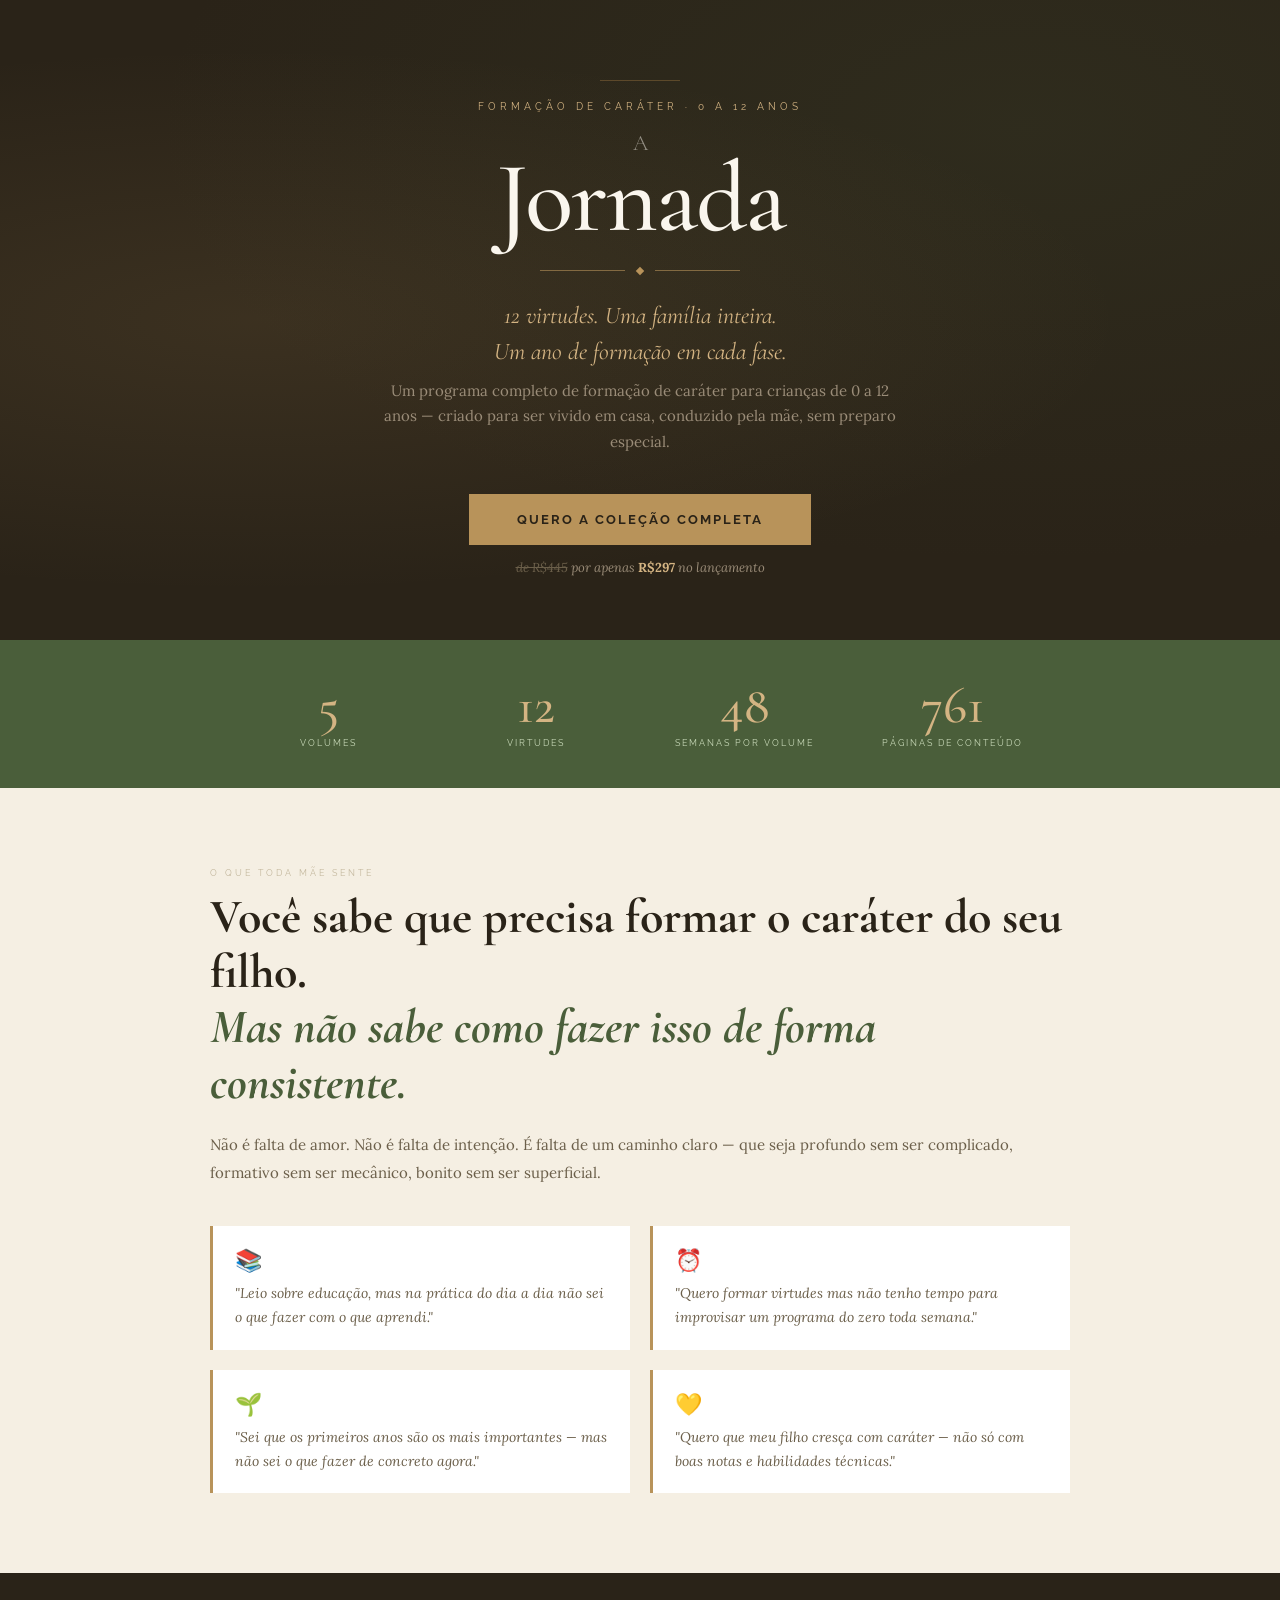
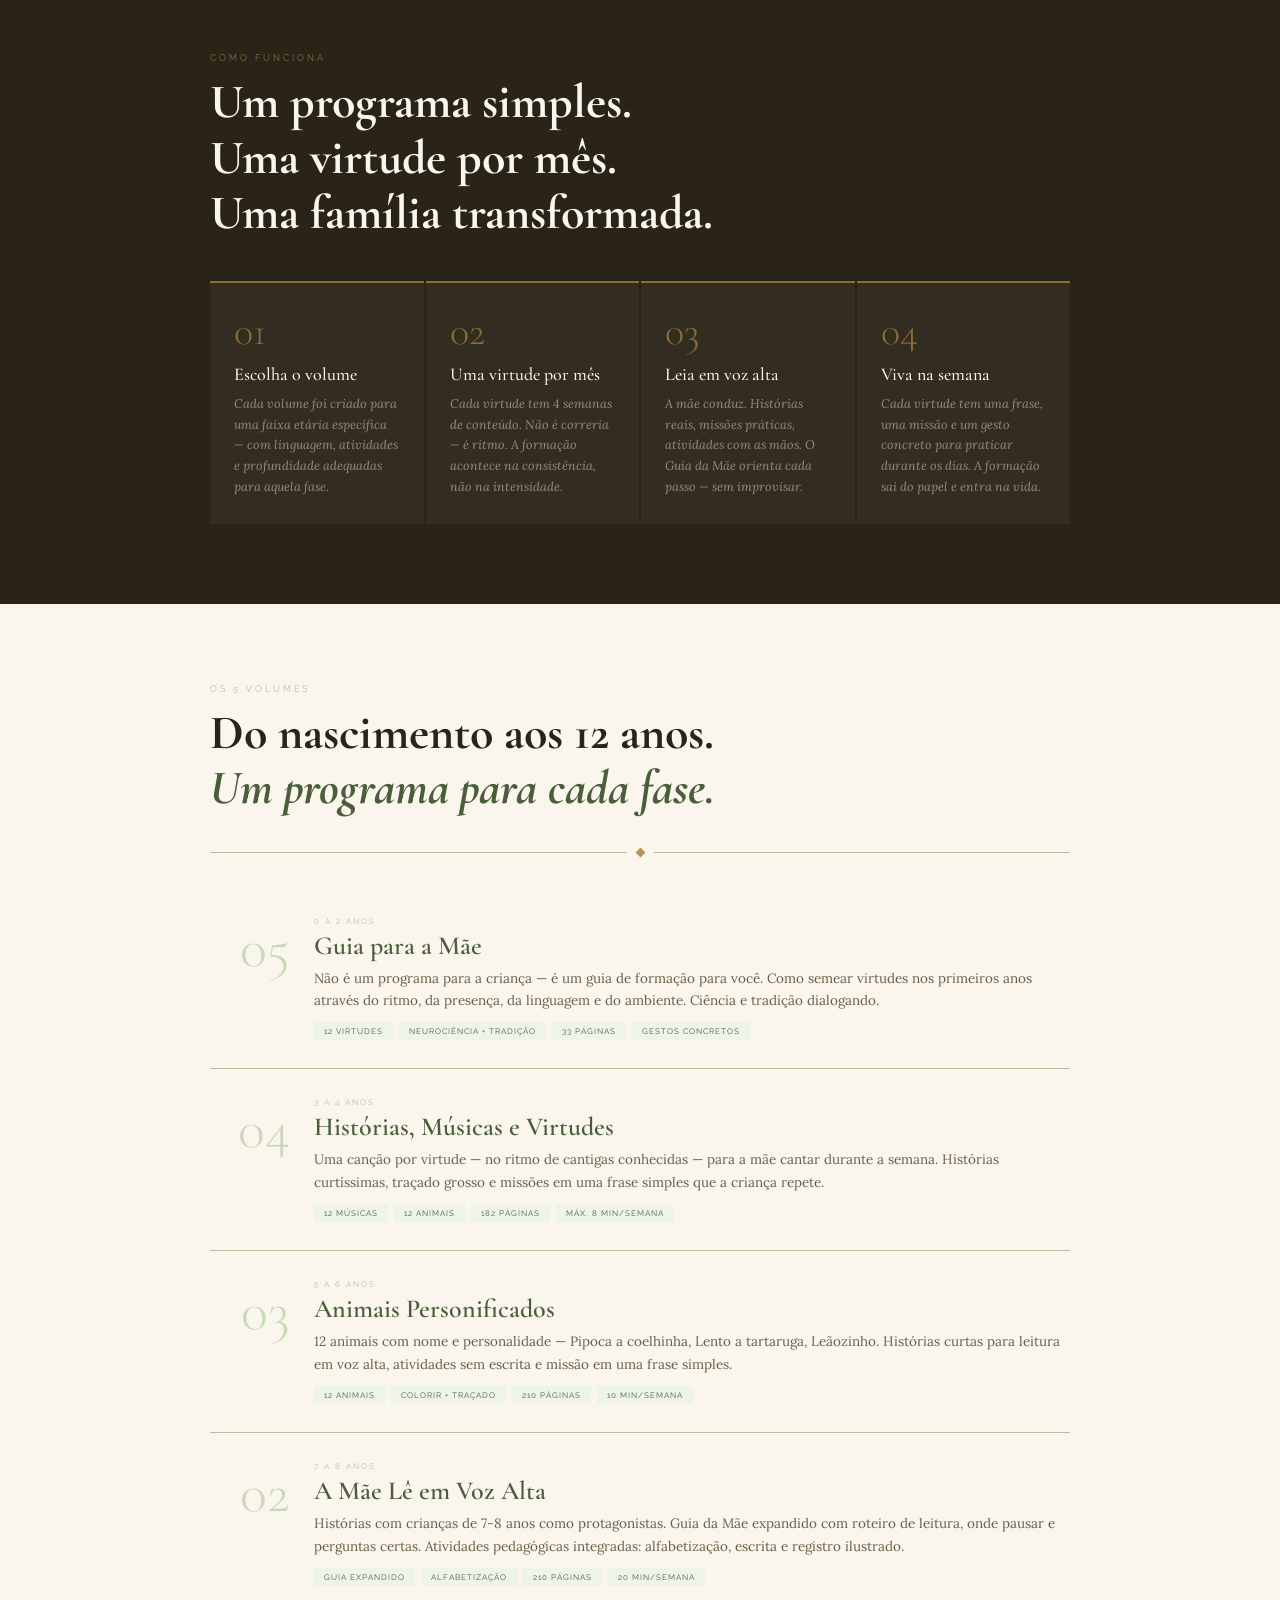
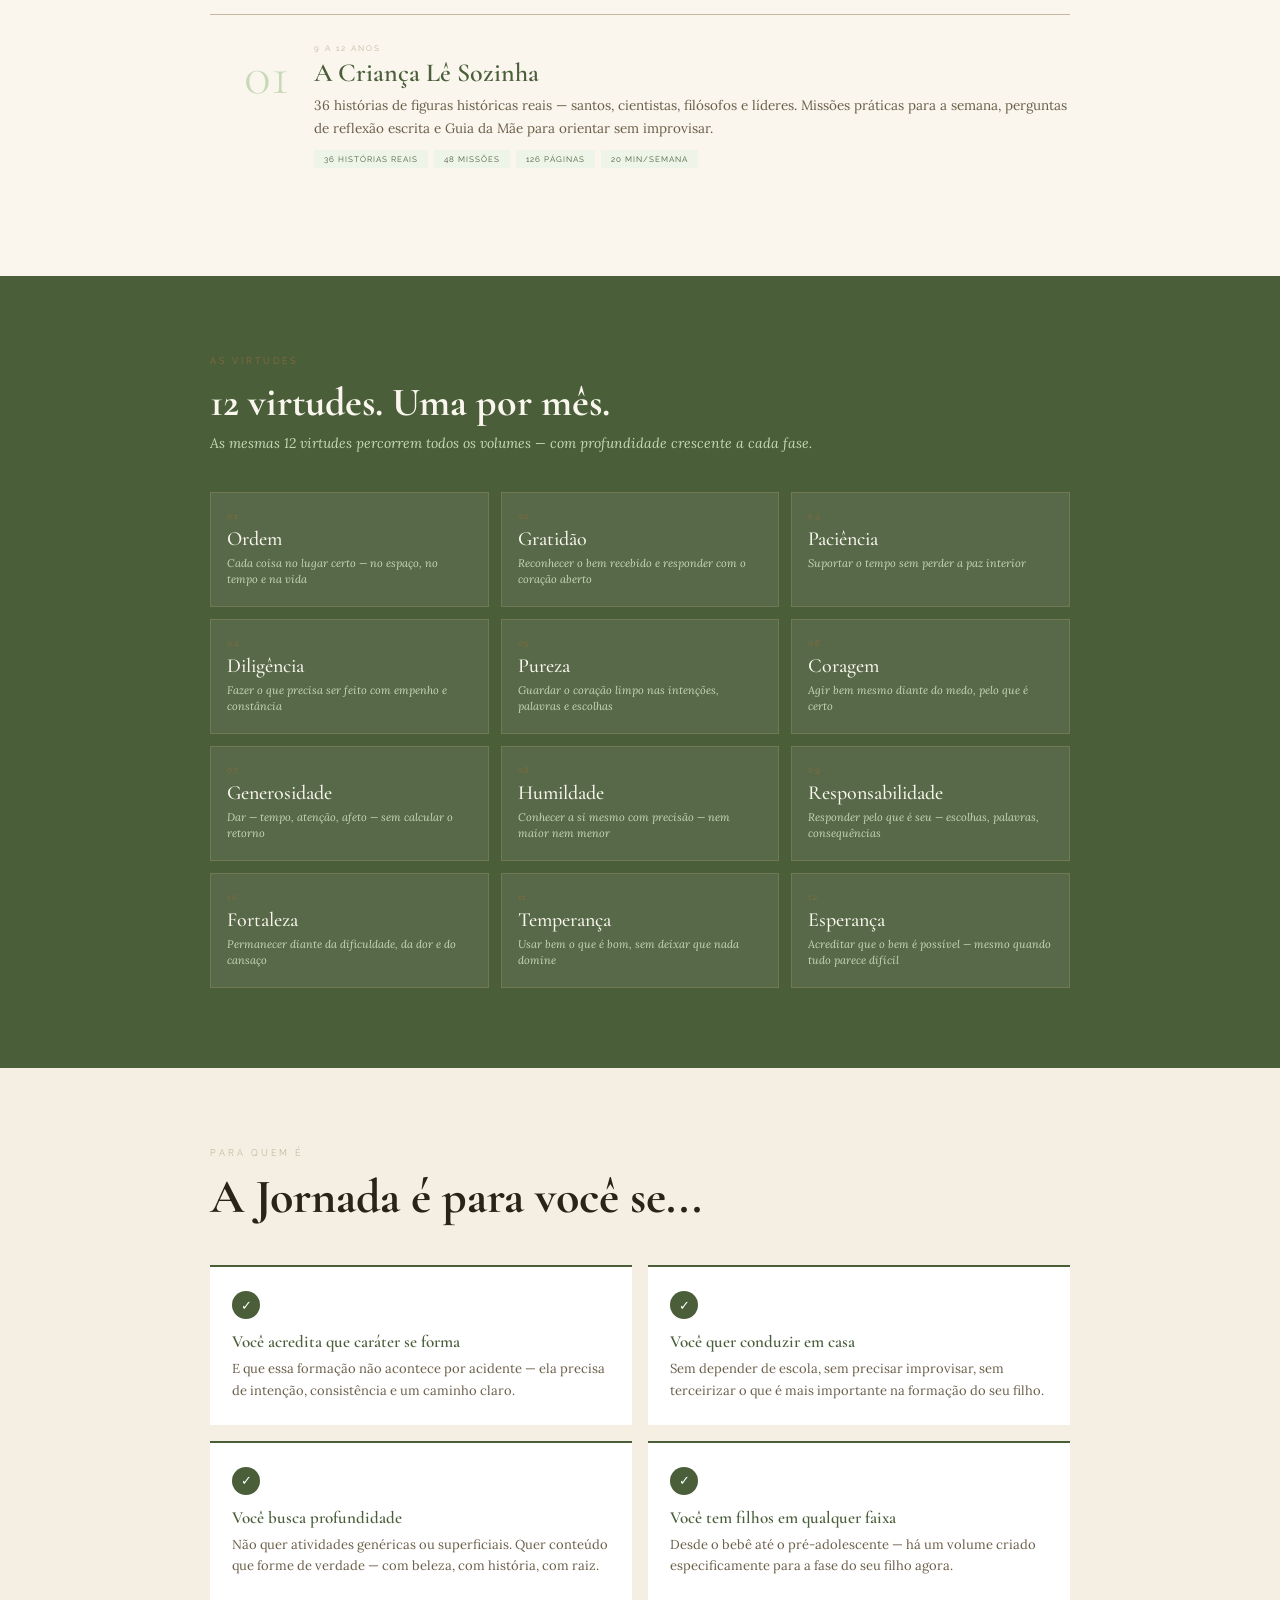
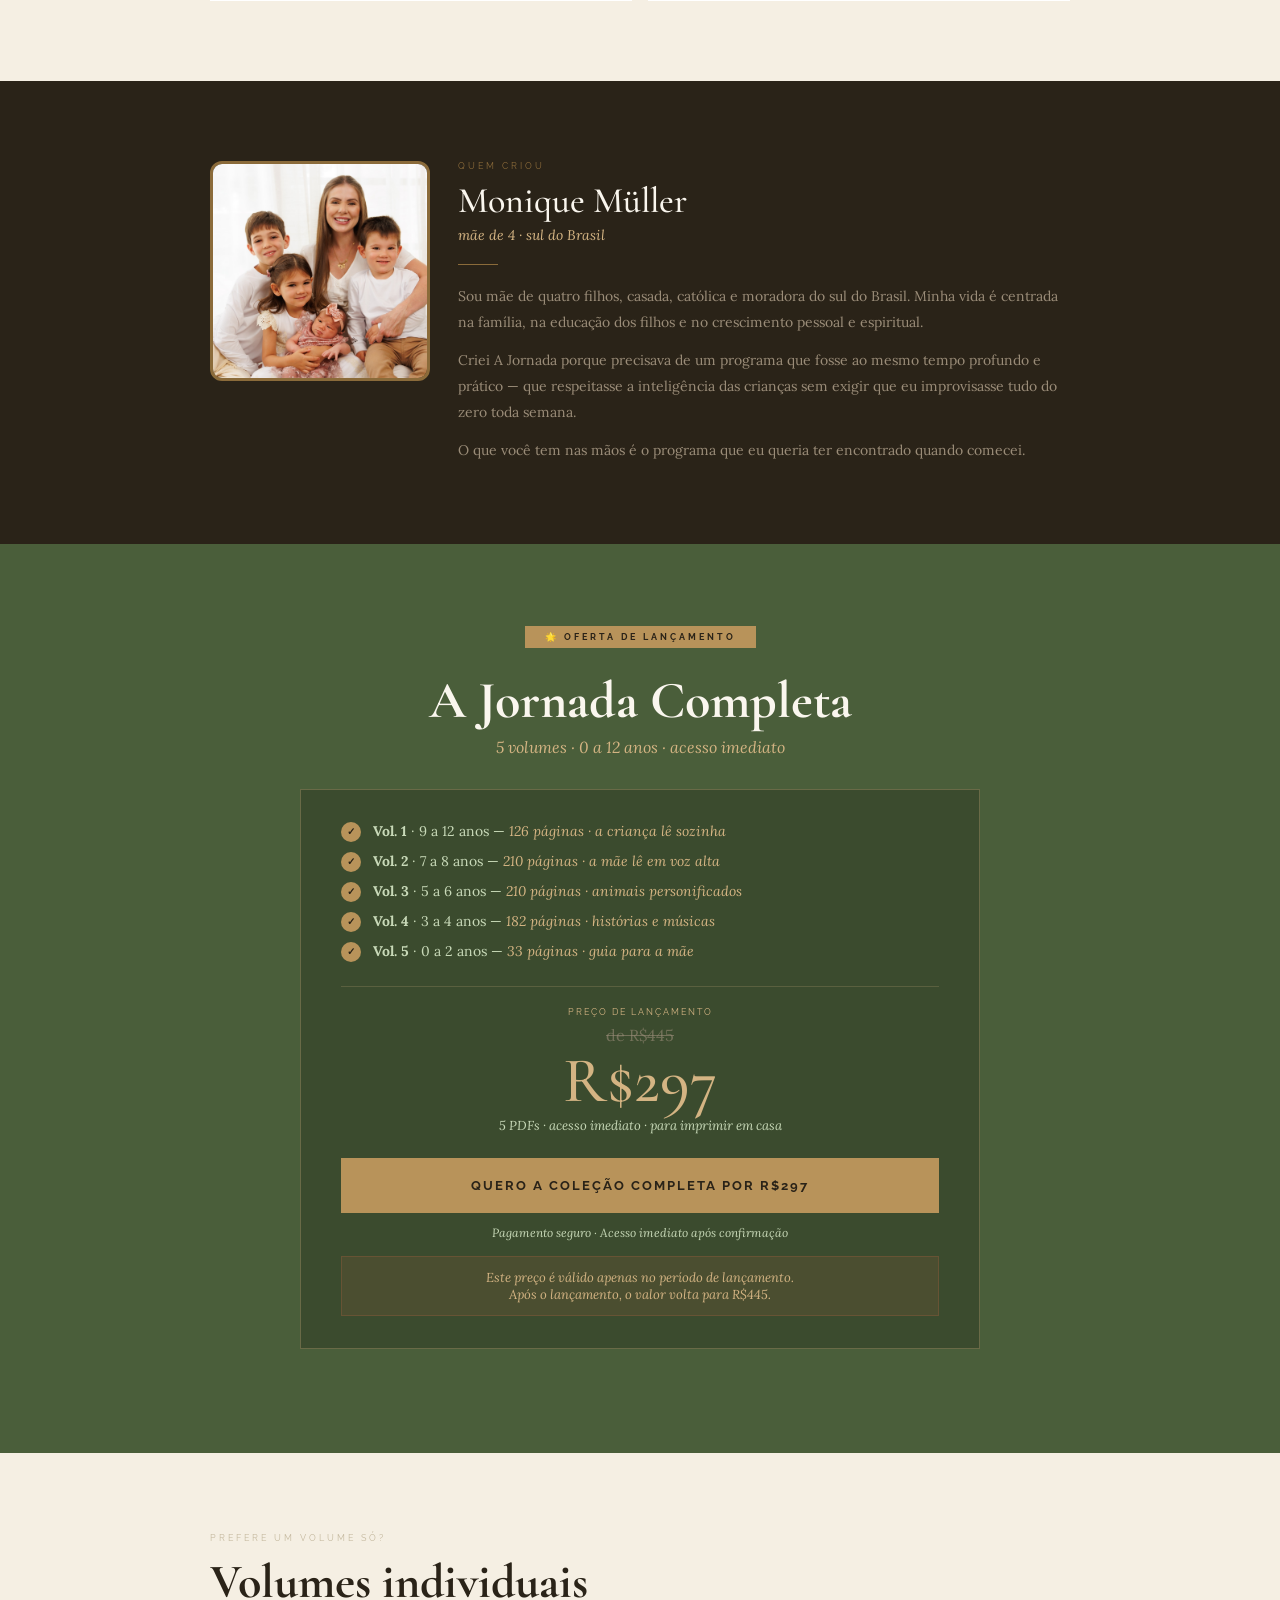
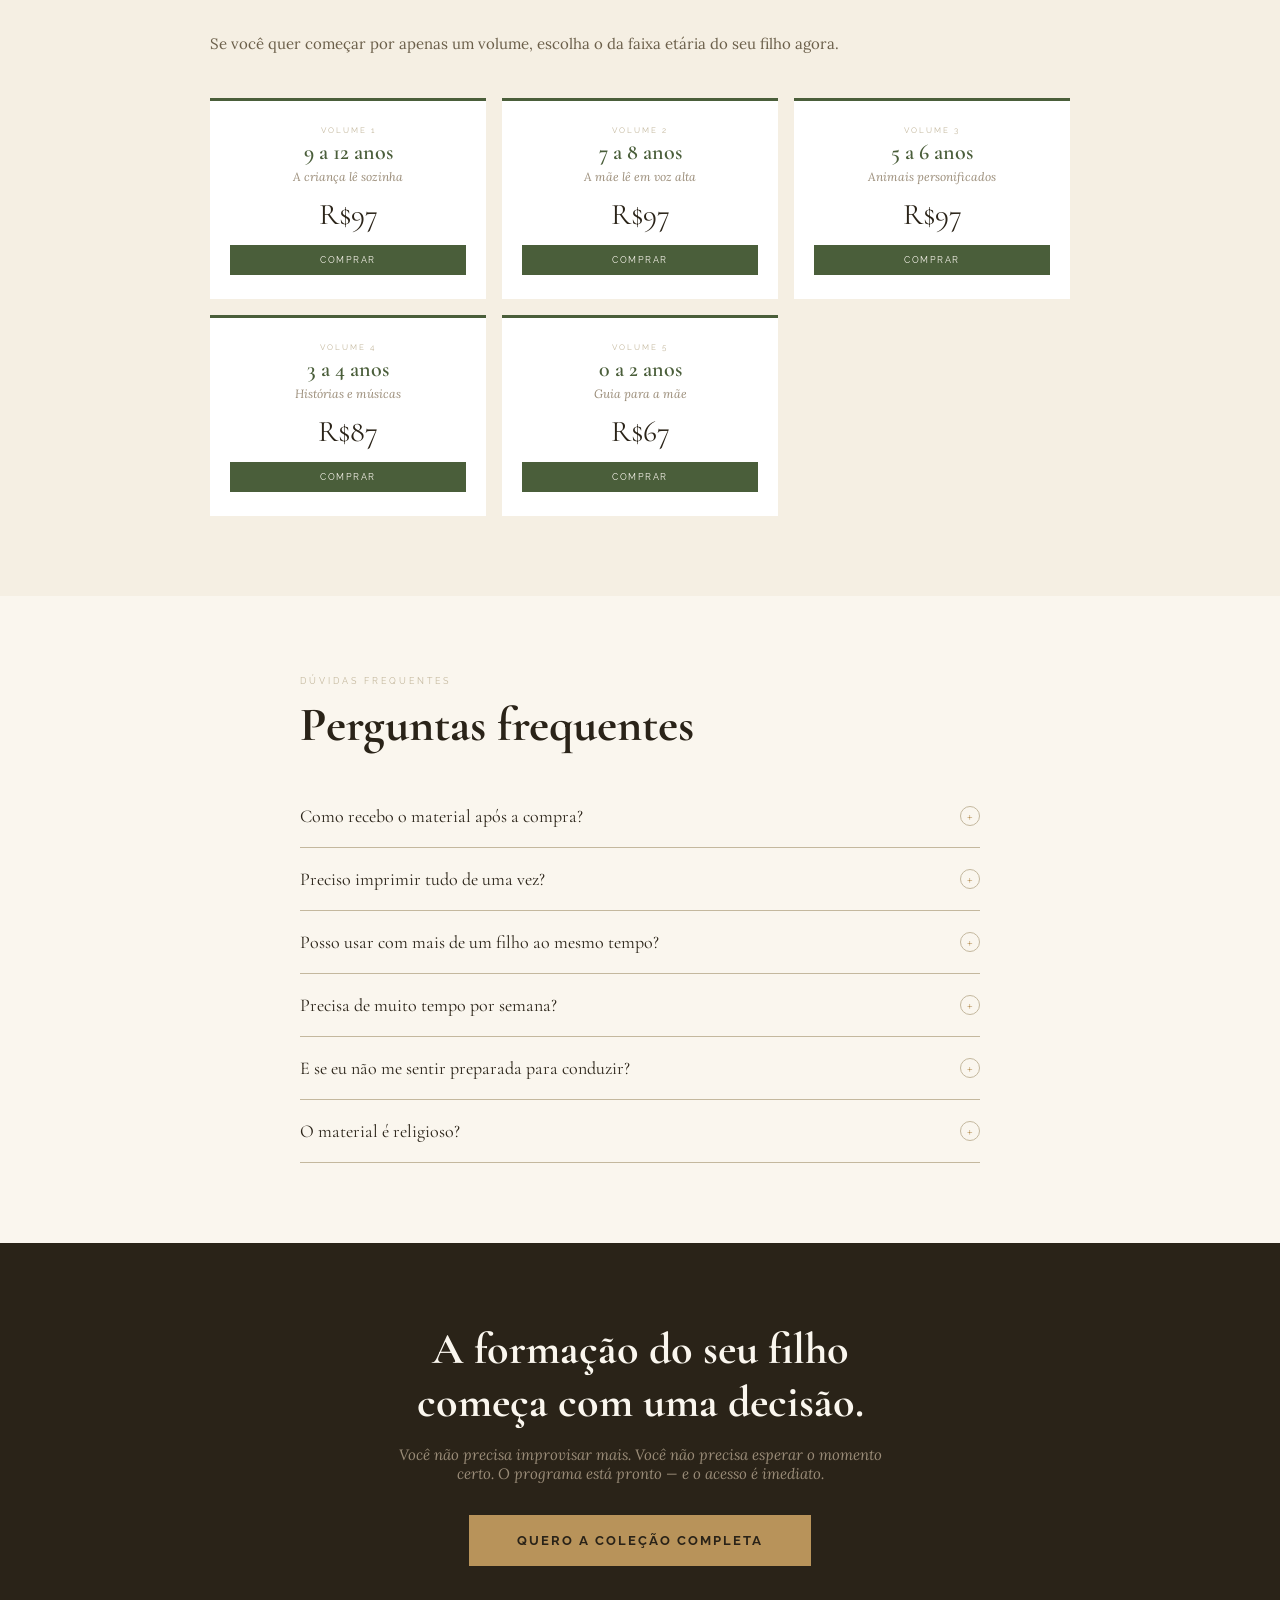
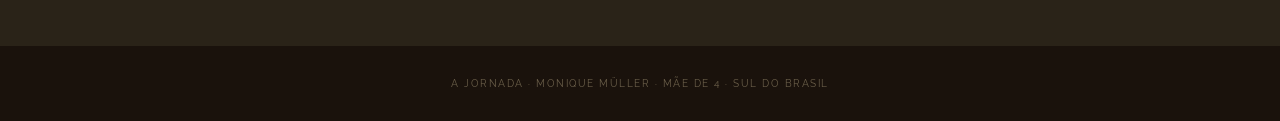
==== commit 2ffb92e6: "Remove testimonials section" ====
--- a/index.html
+++ b/index.html
@@ -385,31 +385,6 @@
 .pq-desc {
   font-family: 'Lora', Georgia, serif; font-size: 13px;
   color: var(--cinza-q); line-height: 1.65;
-}
-
-/* ── DEPOIMENTOS ── */
-.depo-bg {
-  background: var(--marfim);
-  padding: 80px 24px;
-}
-.depo-inner { max-width: 860px; margin: 0 auto; }
-.depo-placeholder {
-  background: var(--verde-pp);
-  border: 1.5px dashed var(--verde-p);
-  border-radius: 4px;
-  padding: 40px;
-  text-align: center;
-  margin-top: 40px;
-}
-.depo-placeholder-txt {
-  font-family: 'Lora', Georgia, serif; font-style: italic;
-  font-size: 14px; color: var(--cinza-m); line-height: 1.7;
-}
-.depo-placeholder-sub {
-  font-family: 'Raleway', 'Trebuchet MS', Arial, sans-serif;
-  font-size: 9px; letter-spacing: 2px;
-  color: var(--cinza-c); text-transform: uppercase;
-  margin-top: 12px; display: block;
 }
 
 /* ── AUTORA ── */
@@ -963,22 +938,6 @@
   </div>
 </section>
 
-<!-- ── DEPOIMENTOS ── -->
-<section class="depo-bg">
-  <div class="depo-inner">
-    <span class="secao-label">O que dizem as mães</span>
-    <h2 class="secao-titulo">Depoimentos</h2>
-    <div class="depo-placeholder">
-      <p class="depo-placeholder-txt">
-        Este espaço está reservado para os primeiros depoimentos.<br>
-        Se você usou A Jornada e quer compartilhar sua experiência,<br>
-        entre em contato — sua história pode ajudar outras mães.
-      </p>
-      <span class="depo-placeholder-sub">Depoimentos serão adicionados em breve</span>
-    </div>
-  </div>
-</section>
-
 <!-- ── AUTORA ── -->
 <section class="autora-bg">
   <div class="autora-inner">
@@ -1035,7 +994,7 @@
       <div class="oferta-preco">R$297</div>
       <div class="oferta-preco-sub">5 PDFs · acesso imediato · para imprimir em casa</div>
 
-      <a href="SEU_LINK_KIWIFY_BUNDLE_AQUI" class="oferta-btn">
+      <a href="https://pay.kiwify.com.br/B4tPO7e" class="oferta-btn">
         Quero a Coleção Completa por R$297
       </a>
       <p class="oferta-garantia">Pagamento seguro · Acesso imediato após confirmação</p>
@@ -1060,35 +1019,35 @@
         <div class="ind-nome">9 a 12 anos</div>
         <div class="ind-animal">A criança lê sozinha</div>
         <div class="ind-preco">R$97</div>
-        <a href="SEU_LINK_KIWIFY_VOL1_AQUI" class="ind-btn">Comprar</a>
+        <a href="https://pay.kiwify.com.br/nV3VFS9" class="ind-btn">Comprar</a>
       </div>
       <div class="ind-card">
         <div class="ind-faixa">Volume 2</div>
         <div class="ind-nome">7 a 8 anos</div>
         <div class="ind-animal">A mãe lê em voz alta</div>
         <div class="ind-preco">R$97</div>
-        <a href="SEU_LINK_KIWIFY_VOL2_AQUI" class="ind-btn">Comprar</a>
+        <a href="https://pay.kiwify.com.br/HzEGPLF" class="ind-btn">Comprar</a>
       </div>
       <div class="ind-card">
         <div class="ind-faixa">Volume 3</div>
         <div class="ind-nome">5 a 6 anos</div>
         <div class="ind-animal">Animais personificados</div>
         <div class="ind-preco">R$97</div>
-        <a href="SEU_LINK_KIWIFY_VOL3_AQUI" class="ind-btn">Comprar</a>
+        <a href="https://pay.kiwify.com.br/dRxD1un" class="ind-btn">Comprar</a>
       </div>
       <div class="ind-card">
         <div class="ind-faixa">Volume 4</div>
         <div class="ind-nome">3 a 4 anos</div>
         <div class="ind-animal">Histórias e músicas</div>
         <div class="ind-preco">R$87</div>
-        <a href="SEU_LINK_KIWIFY_VOL4_AQUI" class="ind-btn">Comprar</a>
+        <a href="https://pay.kiwify.com.br/faUe95C" class="ind-btn">Comprar</a>
       </div>
       <div class="ind-card">
         <div class="ind-faixa">Volume 5</div>
         <div class="ind-nome">0 a 2 anos</div>
         <div class="ind-animal">Guia para a mãe</div>
         <div class="ind-preco">R$67</div>
-        <a href="SEU_LINK_KIWIFY_VOL5_AQUI" class="ind-btn">Comprar</a>
+        <a href="https://pay.kiwify.com.br/SMu2TP5" class="ind-btn">Comprar</a>
       </div>
     </div>
   </div>
